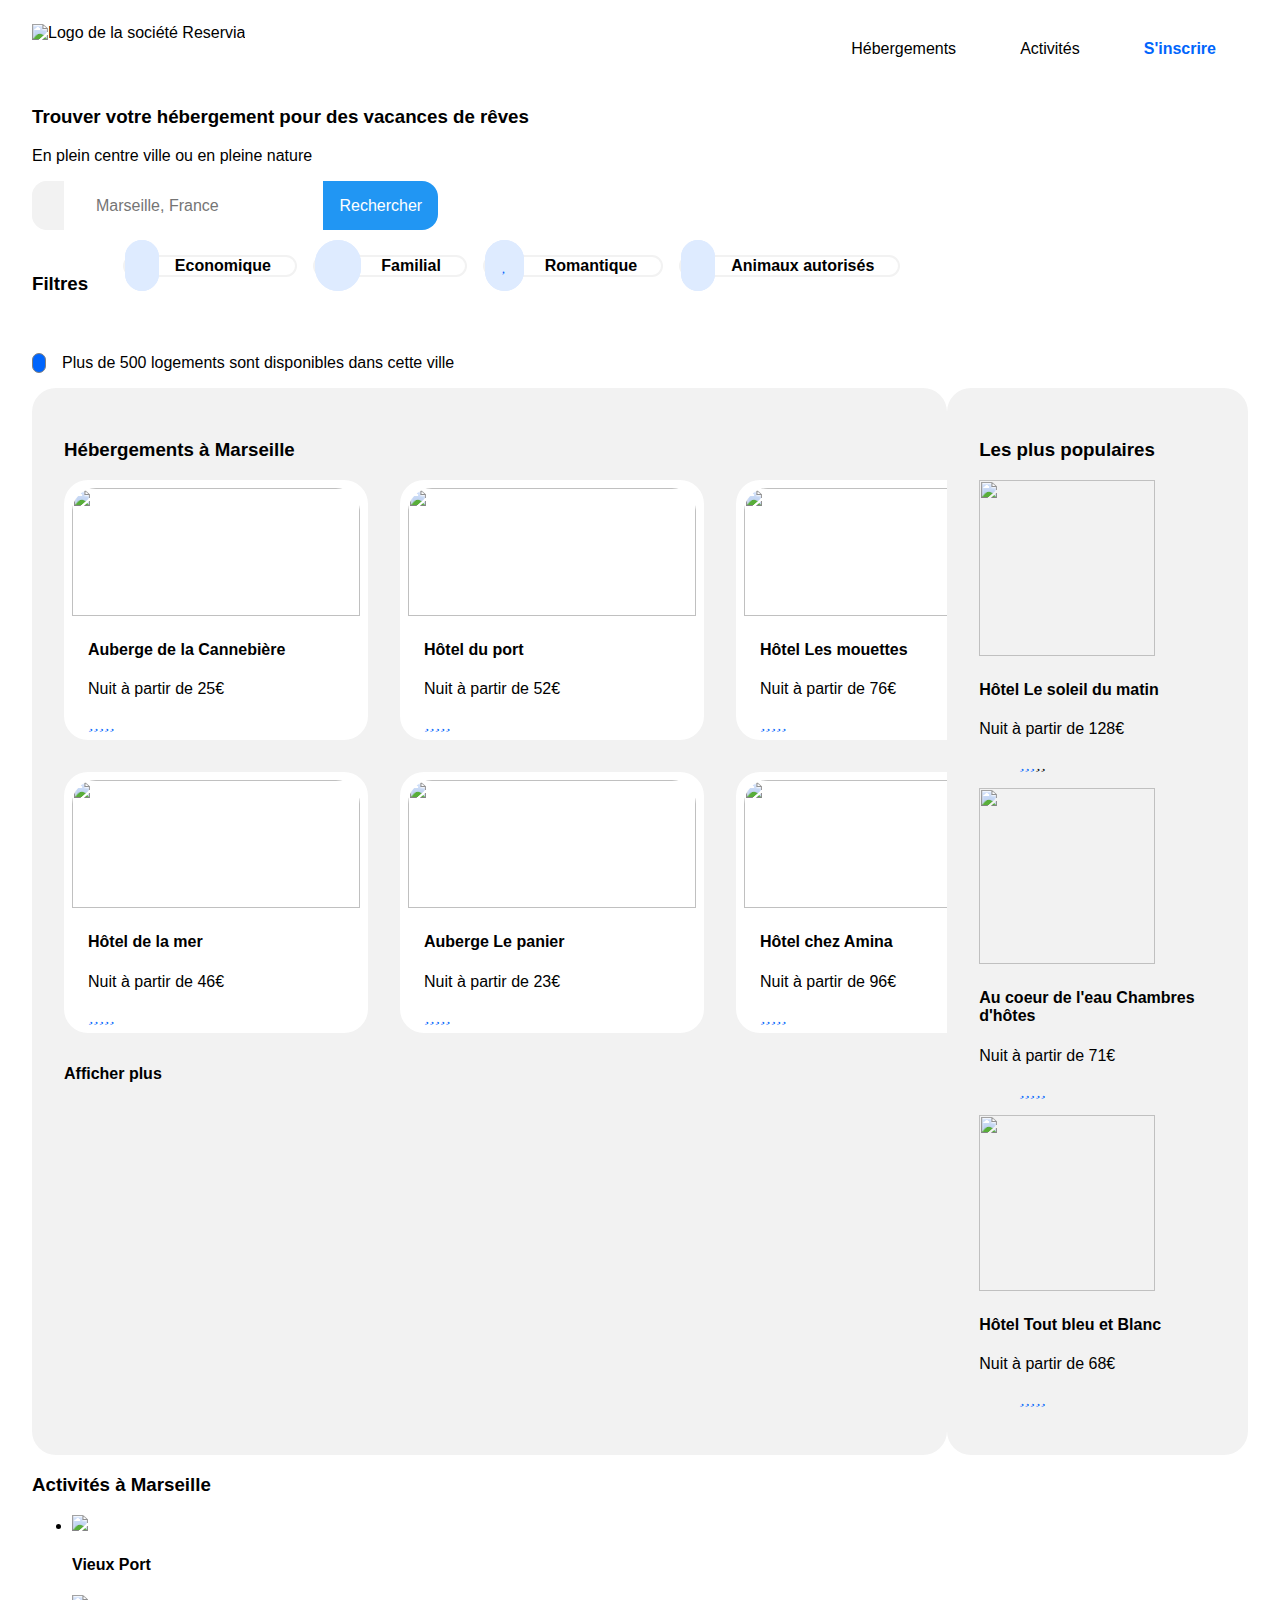
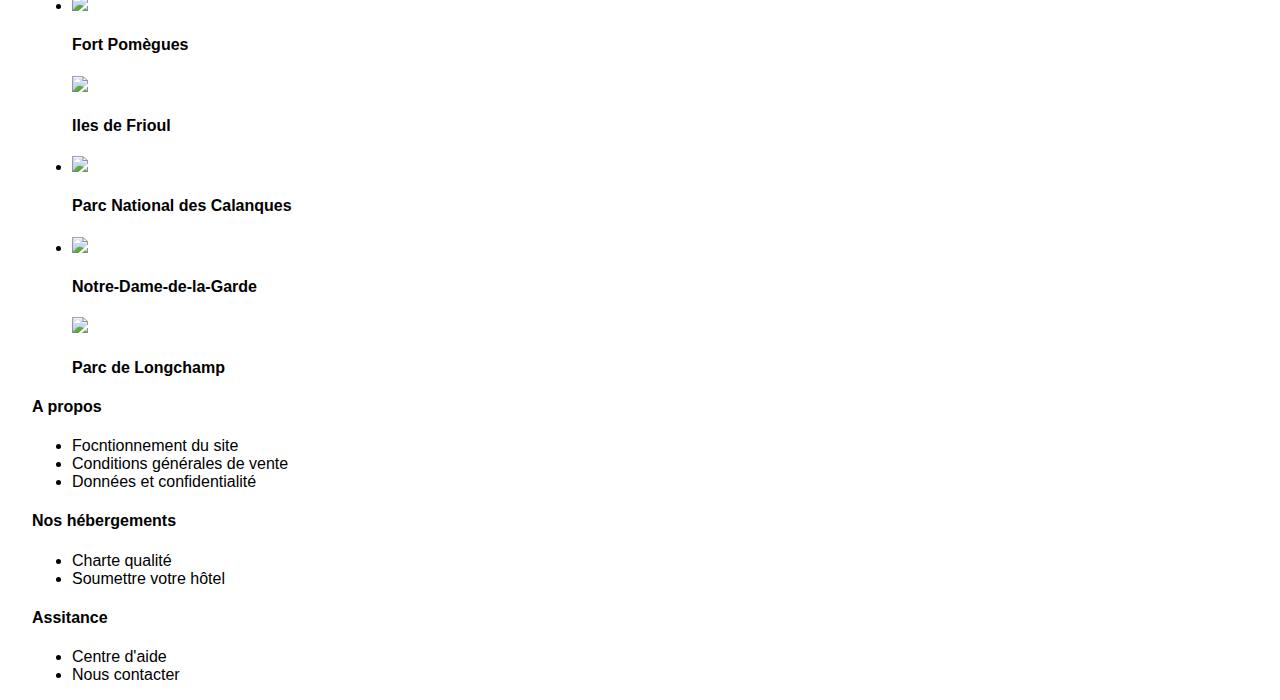
==== index.html @ 08ca8cd6 "OPCR1-8: card done. no problem" ====
<!DOCTYPE html>
<html lang="en">
    <head>
        <meta charset="UTF-8">
        <title>Reservia</title>
        <script src="https://kit.fontawesome.com/d423abb056.js" crossorigin="anonymous"></script>
        <link rel="stylesheet" href="style/style.css"/>
        <link rel="stylesheet" href="https://cdnjs.cloudflare.com/ajax/libs/font-awesome/4.7.0/css/font-awesome.min.css">
    </head>

    <body id="rsv">
            <header class="rsv-header">
                <img class="rsv-header__img" src="./images/logo/Reservia.svg" alt="Logo de la société Reservia">
                <nav>
                    <div class="rsv-header rsv-header__list">
                        <a class="rsv-header__link" href="#hebergements">Hébergements</a>
                        <a class="rsv-header__link" href="#activites">Activités</a>
                        <a class="rsv-header__link-2" href="#inscription"><b>S'inscrire</b></a>
                    </div>
                </nav>
            </header>

            <section>
                <article>
                    <h3>Trouver votre hébergement pour des vacances de rêves</h3>
                    <p>En plein centre ville ou en pleine nature</p>
                    <div class="rsv-search">
                        <i class="fas fa-map-marker-alt rsv-search__icon"></i>
                        <input class="rsv-search__serchbar" type="text" placeholder="Marseille, France" />
                        <a class="rsv-search__button">Rechercher</a>
                    </div>

                    <div class="rsv-filter__list">
                            <div class="rsv-filter__title">
                                <h3 class="rsv-filter__title"><b> Filtres</b></h3>
                            </div>
                            <div class="rsv-filter__modal">
                                <i class="fas fa-money-bill-wave rsv-filter__icon"></i>
                                <b class="rsv-filter--txt">Economique</b>
                            </div>
                            <div class="rsv-filter__modal ">
                                <i id="rsv-filter--ifam" class="fas fa-child rsv-filter__icon"></i>
                                <b class="rsv-filter--txt">Familial</b>
                            </div>
                            <div class="rsv-filter__modal">
                                <i class="fas fa-heart rsv-filter__icon"></i>
                                <b class="rsv-filter--txt">Romantique</b>
                            </div>
                            <div class="rsv-filter__modal">
                                <i class="fas fa-dog rsv-filter__icon"></i>
                                <b class="rsv-filter--txt">Animaux autorisés</b>
                            </div>
                    </div>

                    <div class="rsv-info">
                        <i class="fas fa-info-circle rsv-info--icon"></i>
                        <p>Plus de 500 logements sont disponibles dans cette ville</p>
                    </div>

                </article>

                <article>
                    <div class="rsv-lodging--container">
                        <div class="rsv-lodging--classic">
                            <h3 id="hebergements">Hébergements à Marseille</h3>
                            <div class="rsv-lodging--list">
                                    <div class="rsv-lodging--classic-card">
                                        <img class="rsv-lodging--images" src="images/hebergements/4_small/marcus-loke-WQJvWU_HZFo-unsplash.jpg"/>
                                        <div class="rsv-lodging--classic-carcontent">
                                                <h4>Auberge de la Cannebière</h4>
                                                <p>Nuit à partir de 25€</p>
                                            <div class="rsv-lodging--rating">
                                                <i class="fas fa-star rsv-lodging--rating_star checked"></i>
                                                <i class="fas fa-star rsv-lodging--rating_star checked"></i>
                                                <i class="fas fa-star rsv-lodging--rating_star checked"></i>
                                                <i class="fas fa-star rsv-lodging--rating_star checked"></i>
                                                <i class="fas fa-star rsv-lodging--rating_star checked"></i>
                                            </div>
                                        </div>
                                    </div>
                                    <div class="rsv-lodging--classic-card">
                                        <img class="rsv-lodging--images" src="images/hebergements/4_small/fred-kleber-gTbaxaVLvsg-unsplash.jpg" />
                                        <div class="rsv-lodging--classic-carcontent">
                                            <h4>Hôtel du port </h4>
                                            <p>Nuit à partir de 52€</p>
                                            <div class="rsv-lodging--rating">
                                                <i class="fas fa-star rsv-lodging--rating_star checked"></i>
                                                <i class="fas fa-star rsv-lodging--rating_star checked"></i>
                                                <i class="fas fa-star rsv-lodging--rating_star checked"></i>
                                                <i class="fas fa-star rsv-lodging--rating_star checked"></i>
                                                <i class="fas fa-star rsv-lodging--rating_star checked"></i>
                                            </div>
                                        </div>
                                    </div>
                                    <div class="rsv-lodging--classic-card">
                                        <img class="rsv-lodging--images" src="images/hebergements/4_small/reisetopia-B8WIgxA_PFU-unsplash.jpg"/>
                                        <div class="rsv-lodging--classic-carcontent">
                                            <h4>Hôtel Les mouettes</h4>
                                            <p>Nuit à partir de 76€</p>
                                            <div class="rsv-lodging--rating">
                                                <i class="fas fa-star rsv-lodging--rating_star checked"></i>
                                                <i class="fas fa-star rsv-lodging--rating_star checked"></i>
                                                <i class="fas fa-star rsv-lodging--rating_star checked"></i>
                                                <i class="fas fa-star rsv-lodging--rating_star checked"></i>
                                                <i class="fas fa-star rsv-lodging--rating_star checked"></i>
                                            </div>
                                        </div>
                                    </div>
                            </div>
                            <div class="rsv-lodging--list">
                                    <div class="rsv-lodging--classic-card">
                                        <img class="rsv-lodging--images" src="images/hebergements/4_small/annie-spratt-Eg1qcIitAuA-unsplash.jpg"/>
                                        <div class="rsv-lodging--classic-carcontent">
                                            <h4>Hôtel de la mer</h4>
                                            <p>Nuit à partir de 46€</p>
                                            <div class="rsv-lodging--rating">
                                                <i class="fas fa-star rsv-lodging--rating_star checked"></i>
                                                <i class="fas fa-star rsv-lodging--rating_star checked"></i>
                                                <i class="fas fa-star rsv-lodging--rating_star checked"></i>
                                                <i class="fas fa-star rsv-lodging--rating_star checked"></i>
                                                <i class="fas fa-star rsv-lodging--rating_star checked"></i>
                                            </div>
                                        </div>
                                    </div>
                                    <div class="rsv-lodging--classic-card">
                                        <img class="rsv-lodging--images" src="images/hebergements/4_small/nicate-lee-kT-ZyaiwBe0-unsplash.jpg"/>
                                        <div class="rsv-lodging--classic-carcontent">
                                            <h4>Auberge Le panier</h4>
                                            <p>Nuit à partir de 23€</p>
                                            <div class="rsv-lodging--rating">
                                                <i class="fas fa-star rsv-lodging--rating_star checked"></i>
                                                <i class="fas fa-star rsv-lodging--rating_star checked"></i>
                                                <i class="fas fa-star rsv-lodging--rating_star checked"></i>
                                                <i class="fas fa-star rsv-lodging--rating_star checked"></i>
                                                <i class="fas fa-star rsv-lodging--rating_star checked"></i>
                                            </div>
                                        </div>
                                    </div>
                                    <div class="rsv-lodging--classic-card">
                                        <img class="rsv-lodging--images" src="images/hebergements/4_small/febrian-zakaria-M6S1WvfW68A-unsplash.jpg"/>
                                        <div class="rsv-lodging--classic-carcontent">
                                            <h4>Hôtel chez Amina</h4>
                                            <p>Nuit à partir de 96€</p>
                                            <div class="rsv-lodging--rating">
                                                <i class="fas fa-star rsv-lodging--rating_star checked"></i>
                                                <i class="fas fa-star rsv-lodging--rating_star checked"></i>
                                                <i class="fas fa-star rsv-lodging--rating_star checked"></i>
                                                <i class="fas fa-star rsv-lodging--rating_star checked"></i>
                                                <i class="fas fa-star rsv-lodging--rating_star checked"></i>
                                            </div>
                                        </div>
                                    </div>
                            </div>
                            <b>Afficher plus</b>
                        </div>
                        <div class="rsv-lodging--popular">
                            <h3>Les plus populaires</h3>
                            <i class="fas fa-chart-line"></i>
                            <div class="rsv-lodging--poplist">
                                    <div>
                                        <img class="rsv-lodging--images__pop" src="images/hebergements/4_small/emile-guillemot-Bj_rcSC5XfE-unsplash.jpg"/>
                                        <h4>Hôtel Le soleil du matin</h4>
                                        <p>Nuit à partir de 128€</p>
                                        <ul class="rsv-lodging--rating">
                                            <li>
                                                <i class="fas fa-star rsv-lodging--rating_star checked"></i>
                                            </li>
                                            <li>
                                                <i class="fas fa-star rsv-lodging--rating_star checked"></i>
                                            </li>
                                            <li>
                                                <i class="fas fa-star rsv-lodging--rating_star checked"></i>
                                            </li>
                                            <li>
                                                <i class="fas fa-star rsv-lodging--rating_star "></i>
                                            </li>
                                            <li>
                                                <i class="fas fa-star rsv-lodging--rating_star "></i>
                                            </li>
                                        </ul>
                                    </div>


                                    <div>
                                        <img class="rsv-lodging--images__pop"  src="images/hebergements/4_small/aw-creative-VGs8z60yT2c-unsplash.jpg"/>
                                        <h4>Au coeur de l'eau Chambres d'hôtes</h4>
                                        <p>Nuit à partir de 71€</p>
                                        <ul class="rsv-lodging--rating">
                                            <li>
                                                <i class="fas fa-star rsv-lodging--rating_star checked"></i>
                                            </li>
                                            <li>
                                                <i class="fas fa-star rsv-lodging--rating_star checked"></i>
                                            </li>
                                            <li>
                                                <i class="fas fa-star rsv-lodging--rating_star checked"></i>
                                            </li>
                                            <li>
                                                <i class="fas fa-star rsv-lodging--rating_star checked"></i>
                                            </li>
                                            <li>
                                                <i class="fas fa-star rsv-lodging--rating_star checked"></i>
                                            </li>
                                        </ul>
                                    </div>


                                    <div>
                                        <img class="rsv-lodging--images__pop"  src="images/hebergements/4_small/febrian-zakaria-sjvU0THccQA-unsplash.jpg"/>
                                        <h4>Hôtel Tout bleu et Blanc</h4>
                                        <p>Nuit à partir de 68€</p>
                                        <ul class="rsv-lodging--rating">
                                            <li>
                                                <i class="fas fa-star rsv-lodging--rating_star checked"></i>
                                            </li>
                                            <li>
                                                <i class="fas fa-star rsv-lodging--rating_star checked"></i>
                                            </li>
                                            <li>
                                                <i class="fas fa-star rsv-lodging--rating_star checked"></i>
                                            </li>
                                            <li>
                                                <i class="fas fa-star rsv-lodging--rating_star checked"></i>
                                            </li>
                                            <li>
                                                <i class="fas fa-star rsv-lodging--rating_star checked"></i>
                                            </li>
                                        </ul>
                                    </div>

                            </div>
                        </div>
                    </div>



                </article>

                <article>
                    <h3 id="activites">Activités à Marseille</h3>
                    <ul>
                        <li>
                            <div>
                                <img src="images/activites/4_small/reno-laithienne-QUgJhdY5Fyk-unsplash.jpg"/>
                                <h4>Vieux Port</h4>
                            </div>
                        </li>
                        <li>
                            <div>
                                <div>
                                    <img src="images/activites/4_small/paul-hermann-QFTrLdQIRhI-unsplash.jpg"/>
                                    <h4>Fort Pomègues</h4>
                                </div>
                                <div>
                                    <img src="images/activites/4_small/kevin-hikari-rV_Qd1l-VXg-unsplash.jpg"/>
                                    <h4>Iles de Frioul</h4>
                                </div>
                            </div>
                        </li>
                        <li>
                            <div>
                                <img src="images/activites/4_small/kilyan-sockalingum-NR8-cBCN3aI-unsplash.jpg"/>
                                <h4>Parc National des Calanques</h4>
                            </div>
                        </li>
                        <li>
                            <div>
                                <div>
                                    <img src="images/activites/4_small/florian-wehde-xW9e8gdotxI-unsplash.jpg" />
                                    <h4>Notre-Dame-de-la-Garde</h4>
                                </div>
                                <div>
                                    <img src="images/activites/4_small/lena-paulin-wH2-EJoDcV0-unsplash.jpg"/>
                                    <h4>Parc de Longchamp</h4>
                                </div>
                            </div>
                        </li>
                    </ul>
                </article>
            </section>

            <footer>
                <div>
                    <h4>A propos</h4>
                    <ul>
                        <li>Focntionnement du site</li>
                        <li>Conditions générales de vente</li>
                        <li>Données et confidentialité</li>
                    </ul>
                </div>
                <div>
                    <h4>Nos hébergements</h4>
                    <ul>
                        <li>Charte qualité</li>
                        <li>Soumettre votre hôtel</li>
                    </ul>
                </div>
                <div>
                    <h4>Assitance</h4>
                    <ul>
                        <li>Centre d'aide</li>
                        <li>Nous contacter</li>
                    </ul>
                </div>
            </footer>
    </body>

</html>
---- style/style.css ----
/*Body style content start here*/
@font-face
{
    font-family: Raleway;
    src : url("/style/font/variable/Raleway-VariableFont_wght.ttf");
}

*
{
    font-family: Raleway, Arial;
}



#rsv {
    padding-top: 0px;
    width: 95%;
    margin:auto;
}
/*Body style content end here*/

/*Header style content start here*/
.rsv-header
{
    display: flex;
    justify-content: space-between;
    margin-bottom: 1.5em;
}

.rsv-header__list
{
    list-style-type: none;
}

.rsv-header__link
{
    text-decoration: none;
    color: black;
    margin-right: 2em;
    margin-left: 2em;
    padding-top: 2.5em;
}
.rsv-header__link-2
{
    text-decoration: none;
    color: #0065FC;
    margin-right: 2em;
    margin-left: 2em;
    padding-top: 2.5em;
}

.rsv-header__link:hover
{
    text-decoration: none;
    color: #0065FC;
    border-top: 2px solid;
    border-top-color: #0065FC;
    margin-right: 2em;
    margin-left: 2em;
    padding-top: 2.5em;
}

.rsv-header__img
{
    padding-top: 1.5em;
}
/*Header style content end here*/

.rsv-search
{
    width: fit-content;
}

.rsv-search__icon
{
    margin-right: 1em;
    border: 1px solid;
    border-color: #F2F2F2;
    padding: 15px;
    background-color: #F2F2F2;
    border-top-left-radius: 15px;
    border-bottom-left-radius: 15px;
}

.rsv-search__serchbar
{
    padding: 1em;
    font-size: 1em;
    border: none;
    margin-right: 0px;
}
.rsv-search__serchbar:focus
{
    padding: 1em;
    font-size: 1em;
    border: none;
    margin-right: 0px;
    outline-width: 0;
}

.rsv-search__button
{
    padding: 1em;
    background: #2196F3;
    color: white;
    font-size: 1em;
    border: none;
    cursor: pointer;
    margin-left: 0px;
    border-top-right-radius: 1em;
    border-bottom-right-radius: 1em;
}

.rsv-filter__list
{
    list-style-type: none;
    display: flex;
    margin-top: 1.5em;
    margin-bottom: 1.5em;
}

.rsv-filter__modal
{
    margin-right: 1em;
    color:#0065FC;
    border: 2px solid;
    border-color: #F2F2F2;
    border-radius: 2em;
    display: inline-block;
    height: fit-content;
    width: fit-content;


}

.rsv-filter__icon
{
    margin-right: 1em;
    border: 1px solid;
    border-color: #DEEBFF;
    border-radius: 2em;
    padding: 1em;
    background-color: #DEEBFF;
}

.rsv-filter__icon:hover
{
    margin-right: 1em;
    border-radius: 2em;
    padding: 1em;
    background-color:#2196F3;
    color: white;
}

.rsv-filter--ifam
{
    height: 0.8em;
}

.rsv-filter__title
{
    padding-right: 1em;
}

.rsv-filter--txt
{
    color: black;
    padding-right: 1.5em;
}

.rsv-info
{
    display: flex;
    align-items: center;
}

.rsv-info--icon
{
    color: white;
    background-color: #0065FC;
    margin-right: 1em;
    border: 0.5px solid;
    border-color: grey;
    border-radius: 1em;

}

.rsv-lodging--container
{
    display: flex;
    justify-content: space-evenly;
}
.rsv-lodging--classic
{
    background-color: #F2F2F2;
    width: 70%;
    flex-direction: column;
    padding: 2em;
    border-radius: 1.5em;
}

.rsv-lodging--popular
{
    background-color: #F2F2F2;
    width: 30%;
    flex-direction: column;
    padding: 2em;
    border-radius: 1.5em;
}

.rsv-lodging--images
{
    width: 18em;
    height: 8em;
    border-top-left-radius: 1.5em;
    border-top-right-radius: 1.5em;
}

.rsv-lodging--images__pop
{
    width: 11em;
    height: 11em;
}

.rsv-lodging--list
{
    display: flex;
}

.rsv-lodging--poplist
{
    list-style-type: none;
}

.rsv-lodging--rating
{
    list-style-type: none;
    display: flex;
}

.rsv-lodging--classic-card
{
    background-color: white;
    border-radius: 1.5em;
    margin-right: 2em;
    margin-bottom: 2em;
    padding: 0.5em;

}

.rsv-lodging--classic-carcontent
{
    list-style-type: none;
    margin-left: 1em;
}

.checked
{
    color: #0065FC;
}
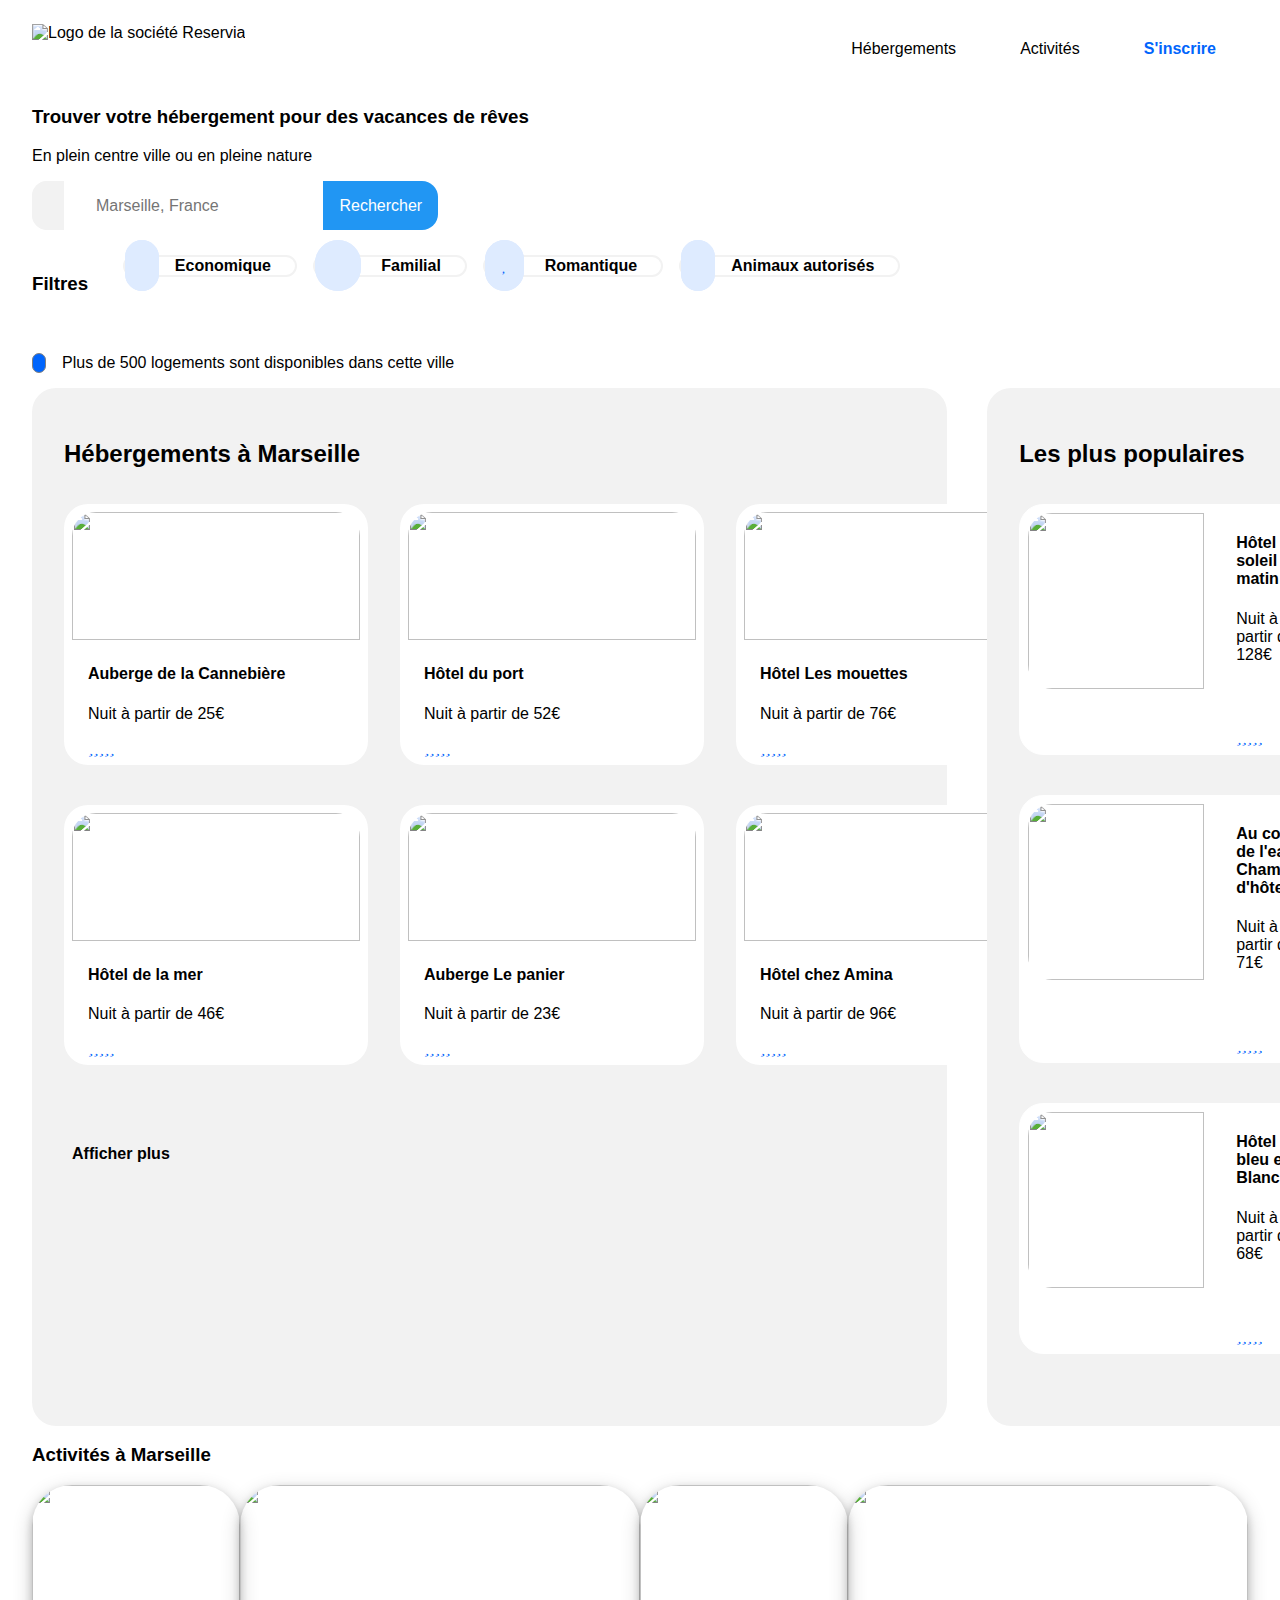
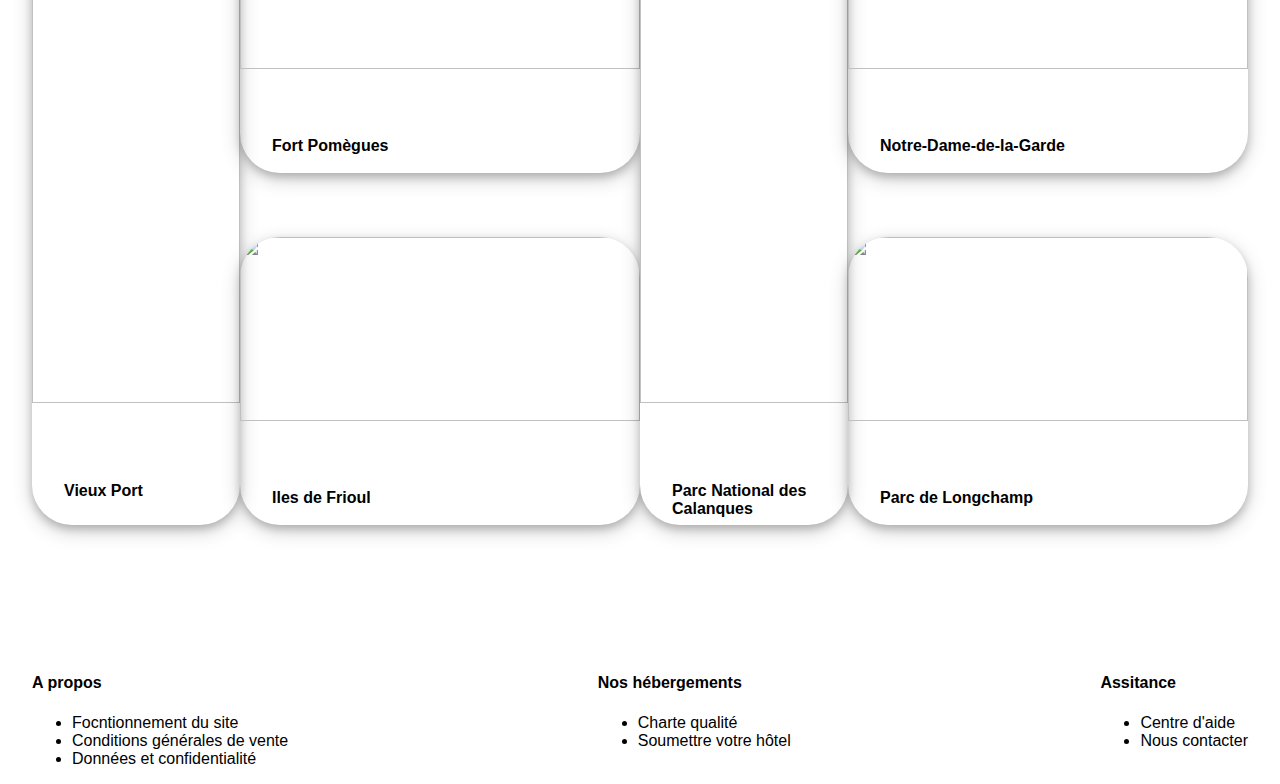
==== commit 82da0e32: "work done. Just a few things to review in ticket P1OPCR-22" ====
--- a/index.html
+++ b/index.html
@@ -62,7 +62,7 @@
                 <article>
                     <div class="rsv-lodging--container">
                         <div class="rsv-lodging--classic">
-                            <h3 id="hebergements">Hébergements à Marseille</h3>
+                            <h2 id="hebergements">Hébergements à Marseille</h2>
                             <div class="rsv-lodging--list">
                                     <div class="rsv-lodging--classic-card">
                                         <img class="rsv-lodging--images" src="images/hebergements/4_small/marcus-loke-WQJvWU_HZFo-unsplash.jpg"/>
@@ -151,81 +151,60 @@
                                         </div>
                                     </div>
                             </div>
-                            <b>Afficher plus</b>
+
+                            <h4 class="rsv-lodging--print-more">Afficher plus</h4>
+
                         </div>
                         <div class="rsv-lodging--popular">
-                            <h3>Les plus populaires</h3>
-                            <i class="fas fa-chart-line"></i>
-                            <div class="rsv-lodging--poplist">
-                                    <div>
+                            <div class="rsv-lodging--pophead">
+                                <h2>Les plus populaires</h2>
+                                <i class="fas fa-chart-line fa-2x"></i>
+                            </div>
+                            <div class="rsv-lodging--poplist ">
+                                    <div class="rsv-popular--card">
                                         <img class="rsv-lodging--images__pop" src="images/hebergements/4_small/emile-guillemot-Bj_rcSC5XfE-unsplash.jpg"/>
-                                        <h4>Hôtel Le soleil du matin</h4>
-                                        <p>Nuit à partir de 128€</p>
-                                        <ul class="rsv-lodging--rating">
-                                            <li>
-                                                <i class="fas fa-star rsv-lodging--rating_star checked"></i>
-                                            </li>
-                                            <li>
-                                                <i class="fas fa-star rsv-lodging--rating_star checked"></i>
-                                            </li>
-                                            <li>
-                                                <i class="fas fa-star rsv-lodging--rating_star checked"></i>
-                                            </li>
-                                            <li>
-                                                <i class="fas fa-star rsv-lodging--rating_star "></i>
-                                            </li>
-                                            <li>
-                                                <i class="fas fa-star rsv-lodging--rating_star "></i>
-                                            </li>
-                                        </ul>
-                                    </div>
-
-
-                                    <div>
-                                        <img class="rsv-lodging--images__pop"  src="images/hebergements/4_small/aw-creative-VGs8z60yT2c-unsplash.jpg"/>
+                                        <div class="rsv-popular--cardcontent">
+                                            <h4>Hôtel Le soleil du matin</h4>
+                                            <p>Nuit à partir de 128€</p>
+                                                <div class="rsv-lodging--rating rsv-popular__rating">
+                                                    <i class="fas fa-star rsv-lodging--rating_star checked"></i>
+                                                    <i class="fas fa-star rsv-lodging--rating_star checked"></i>
+                                                    <i class="fas fa-star rsv-lodging--rating_star checked"></i>
+                                                    <i class="fas fa-star rsv-lodging--rating_star checked"></i>
+                                                    <i class="fas fa-star rsv-lodging--rating_star checked"></i>
+                                                </div>
+                                        </div>
+                                    </div>
+
+
+                                <div class="rsv-popular--card">
+                                    <img class="rsv-lodging--images__pop"  src="images/hebergements/4_small/febrian-zakaria-sjvU0THccQA-unsplash.jpg"/>
+                                    <div class="rsv-popular--cardcontent">
                                         <h4>Au coeur de l'eau Chambres d'hôtes</h4>
                                         <p>Nuit à partir de 71€</p>
-                                        <ul class="rsv-lodging--rating">
-                                            <li>
-                                                <i class="fas fa-star rsv-lodging--rating_star checked"></i>
-                                            </li>
-                                            <li>
-                                                <i class="fas fa-star rsv-lodging--rating_star checked"></i>
-                                            </li>
-                                            <li>
-                                                <i class="fas fa-star rsv-lodging--rating_star checked"></i>
-                                            </li>
-                                            <li>
-                                                <i class="fas fa-star rsv-lodging--rating_star checked"></i>
-                                            </li>
-                                            <li>
-                                                <i class="fas fa-star rsv-lodging--rating_star checked"></i>
-                                            </li>
-                                        </ul>
-                                    </div>
-
-
-                                    <div>
+                                        <div class="rsv-lodging--rating rsv-popular__rating">
+                                            <i class="fas fa-star rsv-lodging--rating_star checked"></i>
+                                            <i class="fas fa-star rsv-lodging--rating_star checked"></i>
+                                            <i class="fas fa-star rsv-lodging--rating_star checked"></i>
+                                            <i class="fas fa-star rsv-lodging--rating_star checked"></i>
+                                            <i class="fas fa-star rsv-lodging--rating_star checked"></i>
+                                        </div>
+                                    </div>
+                                </div>
+
+                                    <div class="rsv-popular--card">
                                         <img class="rsv-lodging--images__pop"  src="images/hebergements/4_small/febrian-zakaria-sjvU0THccQA-unsplash.jpg"/>
-                                        <h4>Hôtel Tout bleu et Blanc</h4>
-                                        <p>Nuit à partir de 68€</p>
-                                        <ul class="rsv-lodging--rating">
-                                            <li>
-                                                <i class="fas fa-star rsv-lodging--rating_star checked"></i>
-                                            </li>
-                                            <li>
-                                                <i class="fas fa-star rsv-lodging--rating_star checked"></i>
-                                            </li>
-                                            <li>
-                                                <i class="fas fa-star rsv-lodging--rating_star checked"></i>
-                                            </li>
-                                            <li>
-                                                <i class="fas fa-star rsv-lodging--rating_star checked"></i>
-                                            </li>
-                                            <li>
-                                                <i class="fas fa-star rsv-lodging--rating_star checked"></i>
-                                            </li>
-                                        </ul>
+                                        <div class="rsv-popular--cardcontent">
+                                            <h4>Hôtel Tout bleu et Blanc</h4>
+                                            <p>Nuit à partir de 68€</p>
+                                            <div class="rsv-lodging--rating rsv-popular__rating">
+                                                <i class="fas fa-star rsv-lodging--rating_star checked"></i>
+                                                <i class="fas fa-star rsv-lodging--rating_star checked"></i>
+                                                <i class="fas fa-star rsv-lodging--rating_star checked"></i>
+                                                <i class="fas fa-star rsv-lodging--rating_star checked"></i>
+                                                <i class="fas fa-star rsv-lodging--rating_star checked"></i>
+                                            </div>
+                                        </div>
                                     </div>
 
                             </div>
@@ -238,48 +217,40 @@
 
                 <article>
                     <h3 id="activites">Activités à Marseille</h3>
-                    <ul>
-                        <li>
-                            <div>
-                                <img src="images/activites/4_small/reno-laithienne-QUgJhdY5Fyk-unsplash.jpg"/>
-                                <h4>Vieux Port</h4>
-                            </div>
-                        </li>
-                        <li>
-                            <div>
-                                <div>
-                                    <img src="images/activites/4_small/paul-hermann-QFTrLdQIRhI-unsplash.jpg"/>
-                                    <h4>Fort Pomègues</h4>
-                                </div>
-                                <div>
-                                    <img src="images/activites/4_small/kevin-hikari-rV_Qd1l-VXg-unsplash.jpg"/>
-                                    <h4>Iles de Frioul</h4>
-                                </div>
-                            </div>
-                        </li>
-                        <li>
-                            <div>
-                                <img src="images/activites/4_small/kilyan-sockalingum-NR8-cBCN3aI-unsplash.jpg"/>
-                                <h4>Parc National des Calanques</h4>
-                            </div>
-                        </li>
-                        <li>
-                            <div>
-                                <div>
-                                    <img src="images/activites/4_small/florian-wehde-xW9e8gdotxI-unsplash.jpg" />
-                                    <h4>Notre-Dame-de-la-Garde</h4>
-                                </div>
-                                <div>
-                                    <img src="images/activites/4_small/lena-paulin-wH2-EJoDcV0-unsplash.jpg"/>
-                                    <h4>Parc de Longchamp</h4>
-                                </div>
-                            </div>
-                        </li>
-                    </ul>
+                    <div class="rsv-activities--container">
+                            <div class="rsv-activities--card1">
+                                <img class="rsv-activities--imagexl" src="images/activites/4_small/reno-laithienne-QUgJhdY5Fyk-unsplash.jpg"/>
+                                <h4 class="rsv-activities--headers">Vieux Port</h4>
+                            </div>
+                            <div class="rsv-activities__carddouble">
+                                <div class="rsv-activities--card2">
+                                    <img class="rsv-activities--imagesm" src="images/activites/4_small/paul-hermann-QFTrLdQIRhI-unsplash.jpg"/>
+                                    <h4 class="rsv-activities--headers">Fort Pomègues</h4>
+                                </div>
+                                <div class="rsv-activities--card2">
+                                    <img class="rsv-activities--imagesm" src="images/activites/4_small/kevin-hikari-rV_Qd1l-VXg-unsplash.jpg"/>
+                                    <h4 class="rsv-activities--headers">Iles de Frioul</h4>
+                                </div>
+                            </div>
+                            <div class="rsv-activities--card1">
+                                <img class="rsv-activities--imagexl"  src="images/activites/4_small/kilyan-sockalingum-NR8-cBCN3aI-unsplash.jpg"/>
+                                <h4 class="rsv-activities--headers">Parc National des Calanques</h4>
+                            </div>
+                            <div class="rsv-activities__carddouble">
+                                <div class="rsv-activities--card2">
+                                    <img class="rsv-activities--imagesm"  src="images/activites/4_small/florian-wehde-xW9e8gdotxI-unsplash.jpg" />
+                                    <h4 class="rsv-activities--headers">Notre-Dame-de-la-Garde</h4>
+                                </div>
+                                <div class="rsv-activities--card2">
+                                    <img class="rsv-activities--imagesm"  src="images/activites/4_small/lena-paulin-wH2-EJoDcV0-unsplash.jpg"/>
+                                    <h4 class="rsv-activities--headers">Parc de Longchamp</h4>
+                                </div>
+                            </div>
+                    </div>
                 </article>
             </section>
 
-            <footer>
+            <footer class="rsv-footer--container">
                 <div>
                     <h4>A propos</h4>
                     <ul>
--- a/style/style.css
+++ b/style/style.css
@@ -190,6 +190,7 @@
     display: flex;
     justify-content: space-evenly;
 }
+
 .rsv-lodging--classic
 {
     background-color: #F2F2F2;
@@ -199,6 +200,11 @@
     border-radius: 1.5em;
 }
 
+#hebergements
+{
+    margin-bottom: 1.5em;
+}
+
 .rsv-lodging--popular
 {
     background-color: #F2F2F2;
@@ -206,6 +212,7 @@
     flex-direction: column;
     padding: 2em;
     border-radius: 1.5em;
+    margin-left: 2.5em;
 }
 
 .rsv-lodging--images
@@ -220,6 +227,8 @@
 {
     width: 11em;
     height: 11em;
+    border-top-left-radius: 1.5em;
+    border-bottom-left-radius: 1.5em;
 }
 
 .rsv-lodging--list
@@ -243,7 +252,7 @@
     background-color: white;
     border-radius: 1.5em;
     margin-right: 2em;
-    margin-bottom: 2em;
+    margin-bottom: 2.5em;
     padding: 0.5em;
 
 }
@@ -254,7 +263,102 @@
     margin-left: 1em;
 }
 
+.rsv-lodging--print-more
+{
+    padding:0.5em;
+    margin-top: 2em;
+}
+
 .checked
 {
     color: #0065FC;
 }
+
+.rsv-lodging--pophead
+{
+    display: flex;
+    justify-content: space-between;
+    align-items: center;
+    margin-bottom: 1em;
+}
+
+.rsv-popular--card
+{
+    display: flex;
+    background-color: white;
+    border: 1px solid white;
+    border-radius: 1.5em;
+    padding: 0.5em;
+    margin-bottom: 2.5em;
+}
+
+.rsv-popular--cardcontent
+{
+    flex-direction: column;
+    justify-content: center;
+    margin-left: 2em;
+
+}
+
+.rsv-popular__rating
+{
+    margin-top: 4em;
+}
+
+.rsv-activities--imagexl
+{
+    width: 100%;
+    height: 90%;
+    border-top-left-radius: 2.5em;
+    border-top-right-radius: 2.5em;
+}
+
+.rsv-activities--imagesm
+{
+    width: 100%;
+    height: 80%;
+    border-top-left-radius: 2.5em;
+    border-top-right-radius: 2.5em;
+}
+
+.rsv-activities--container
+{
+    display: flex;
+    justify-content: space-between;
+    margin-bottom: 8em;
+}
+
+.rsv-activities--card1
+{
+    height: 40em;
+    width: 25em;
+    background-color: white;
+    border-radius: 2.5em;
+    box-shadow: 0 4px 8px 0 rgba(0, 0, 0, 0.2), 0 6px 20px 0 rgba(0, 0, 0, 0.19);
+}
+
+.rsv-activities--card2
+{
+    height: 18em;
+    width: 25em;
+    border-radius: 2.5em;
+    box-shadow: 0 4px 8px 0 rgba(0, 0, 0, 0.2), 0 6px 20px 0 rgba(0, 0, 0, 0.19);
+}
+
+.rsv-activities__carddouble
+{
+    display: flex;
+    flex-direction: column;
+    justify-content: space-between;
+}
+
+.rsv-activities--headers
+{
+    margin-left: 2em;
+}
+
+.rsv-footer--container
+{
+    display: flex;
+    justify-content: space-between;
+}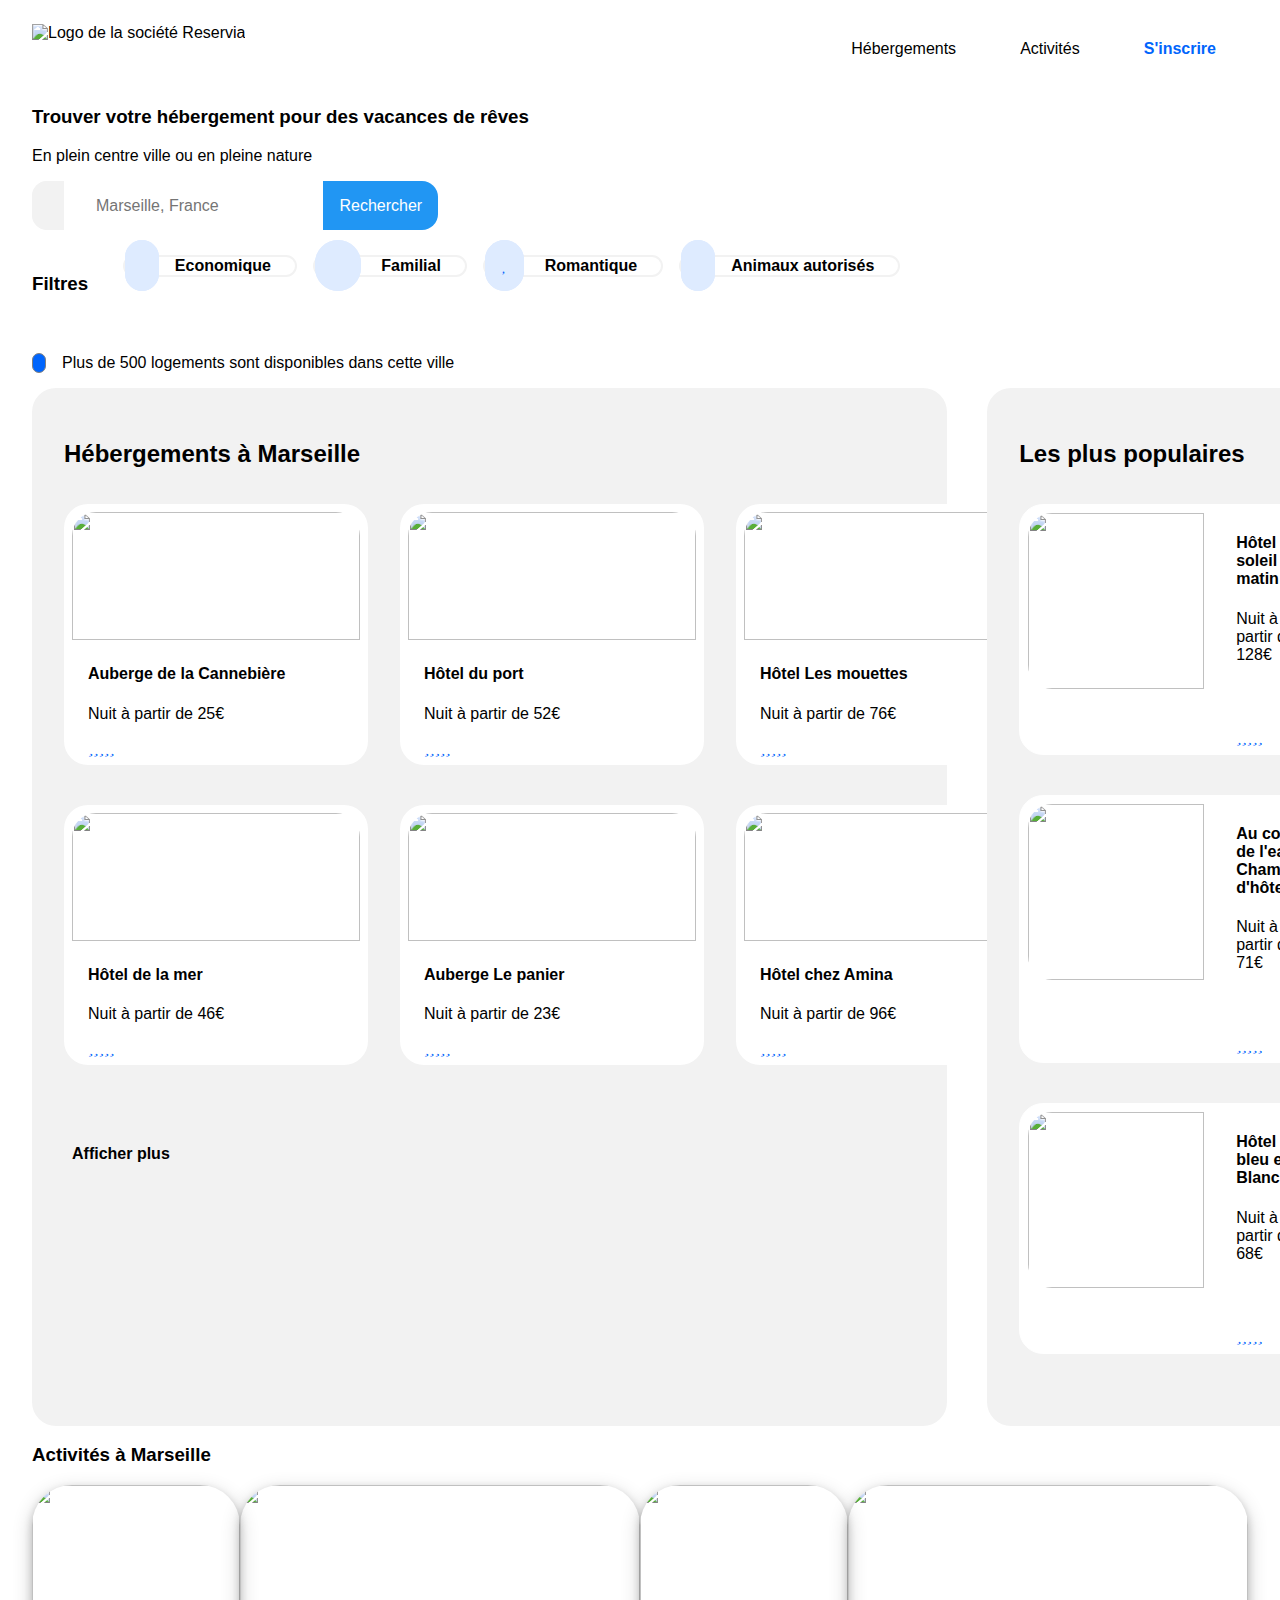
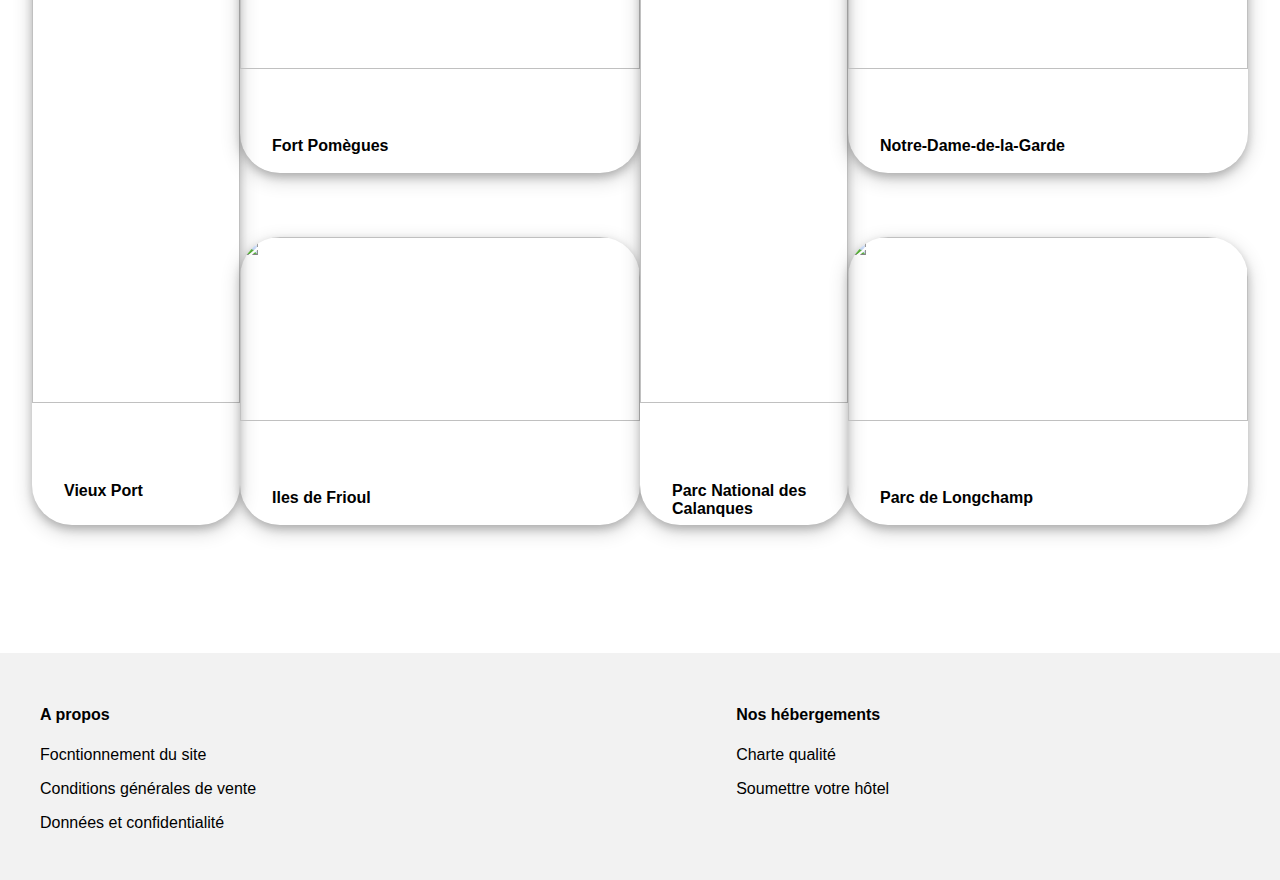
==== commit 7bc28a7c: "Merge pull request #4 from ArthurBQ/feature/P1OPCR-13/implementer-le-bem-section-footer" ====
--- a/index.html
+++ b/index.html
@@ -8,7 +8,8 @@
         <link rel="stylesheet" href="https://cdnjs.cloudflare.com/ajax/libs/font-awesome/4.7.0/css/font-awesome.min.css">
     </head>
 
-    <body id="rsv">
+    <body>
+        <div id="rsv">
             <header class="rsv-header">
                 <img class="rsv-header__img" src="./images/logo/Reservia.svg" alt="Logo de la société Reservia">
                 <nav>
@@ -19,7 +20,6 @@
                     </div>
                 </nav>
             </header>
-
             <section>
                 <article>
                     <h3>Trouver votre hébergement pour des vacances de rêves</h3>
@@ -249,31 +249,26 @@
                     </div>
                 </article>
             </section>
-
-            <footer class="rsv-footer--container">
-                <div>
-                    <h4>A propos</h4>
-                    <ul>
-                        <li>Focntionnement du site</li>
-                        <li>Conditions générales de vente</li>
-                        <li>Données et confidentialité</li>
-                    </ul>
-                </div>
-                <div>
-                    <h4>Nos hébergements</h4>
-                    <ul>
-                        <li>Charte qualité</li>
-                        <li>Soumettre votre hôtel</li>
-                    </ul>
-                </div>
-                <div>
-                    <h4>Assitance</h4>
-                    <ul>
-                        <li>Centre d'aide</li>
-                        <li>Nous contacter</li>
-                    </ul>
-                </div>
-            </footer>
+        </div>
+
+        <footer id="rsv-footer--container">
+            <div class="rsv-footer--content rsv-footer__content1">
+                <h4>A propos</h4>
+                <p>Focntionnement du site</p>
+                <p>Conditions générales de vente</p>
+                <p>Données et confidentialité</p>
+            </div>
+            <div class="rsv-footer--content">
+                <h4>Nos hébergements</h4>
+                <p>Charte qualité</p>
+                <p>Soumettre votre hôtel</p>
+            </div>
+            <div class="rsv-footer--content">
+                <h4>Assitance</h4>
+                <p>Centre d'aide</p>
+                <p>Nous contacter</p>
+            </div>
+        </footer>
     </body>
 
 </html>--- a/style/style.css
+++ b/style/style.css
@@ -10,6 +10,11 @@
     font-family: Raleway, Arial;
 }
 
+
+body
+{
+    margin: 0;
+}
 
 
 #rsv {
@@ -357,8 +362,21 @@
     margin-left: 2em;
 }
 
-.rsv-footer--container
-{
-    display: flex;
-    justify-content: space-between;
-}+#rsv-footer--container
+{
+    display: flex;
+    background-color: #F2F2F2;
+}
+
+.rsv-footer--content
+{
+    margin-right: 30em;
+    margin-top: 2em;
+    margin-bottom: 2em;
+    white-space: nowrap;
+}
+
+.rsv-footer__content1
+{
+    margin-left: 2.5em;
+}
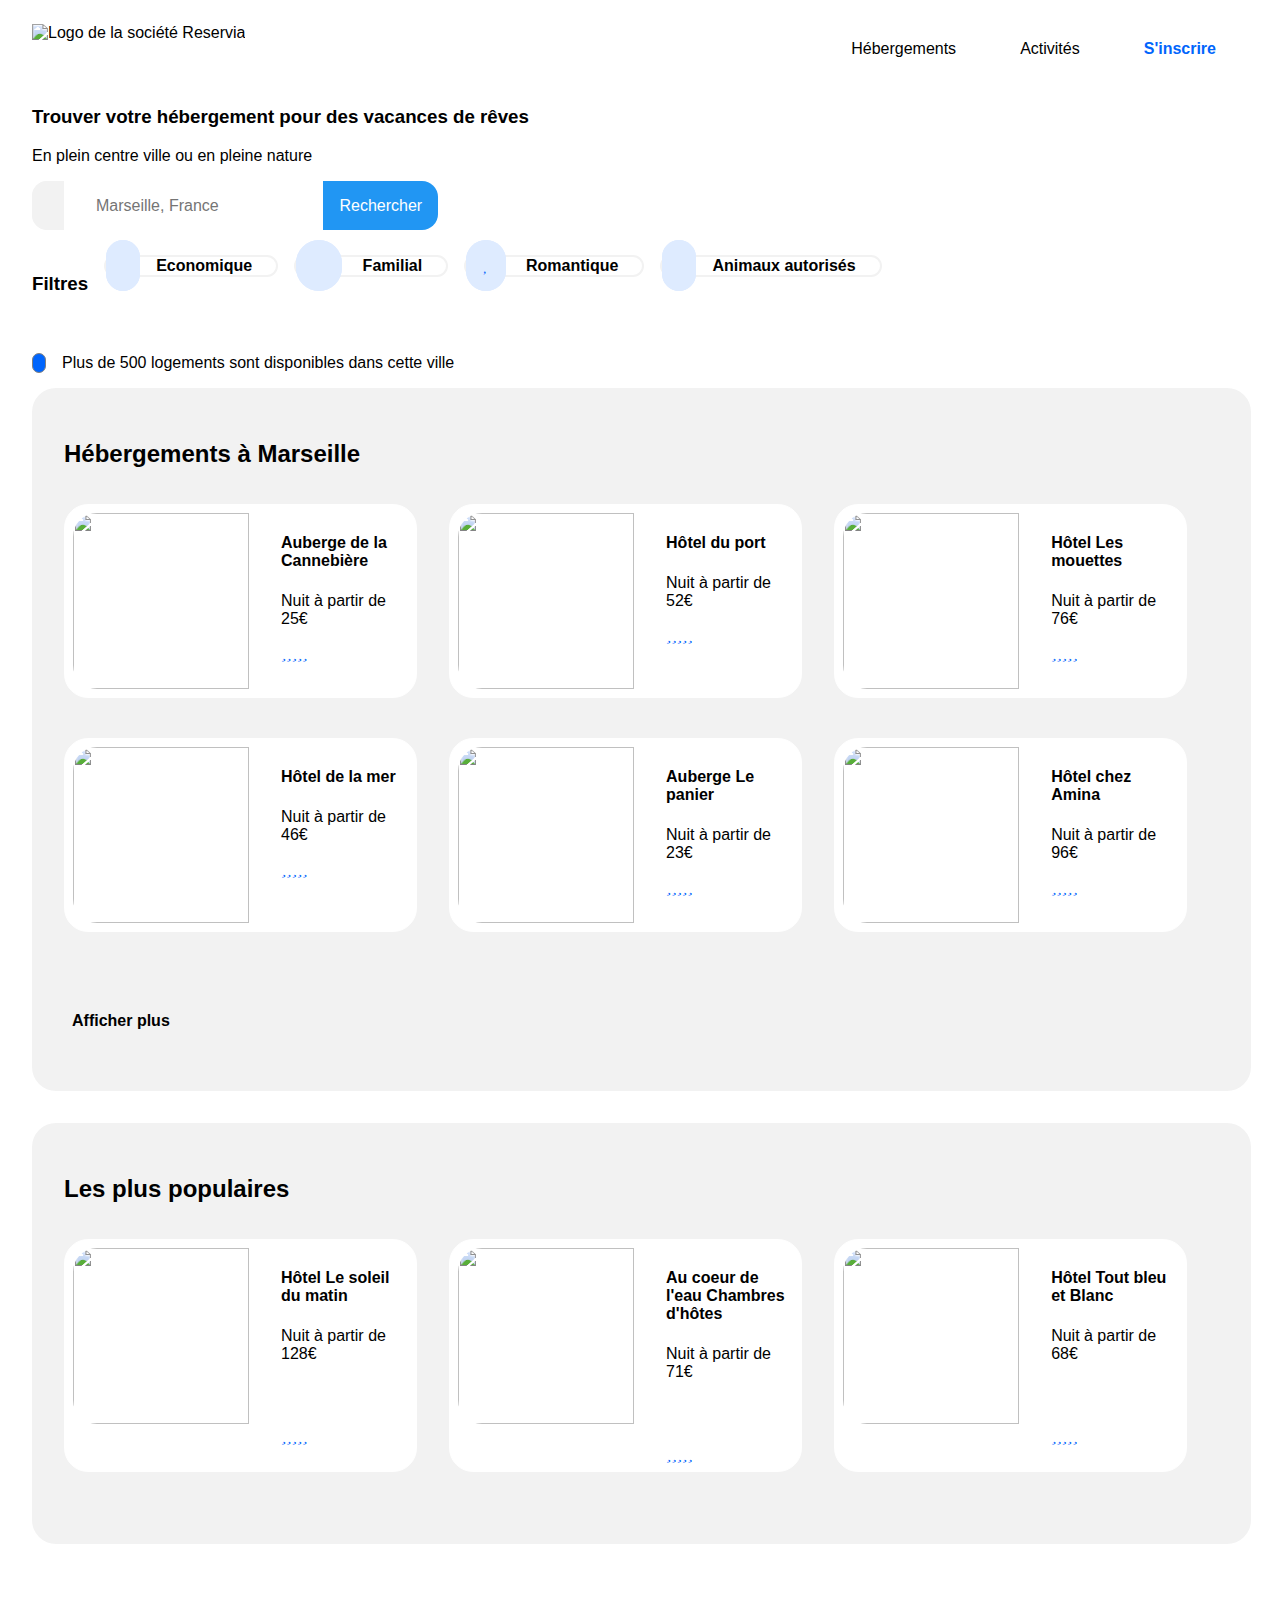
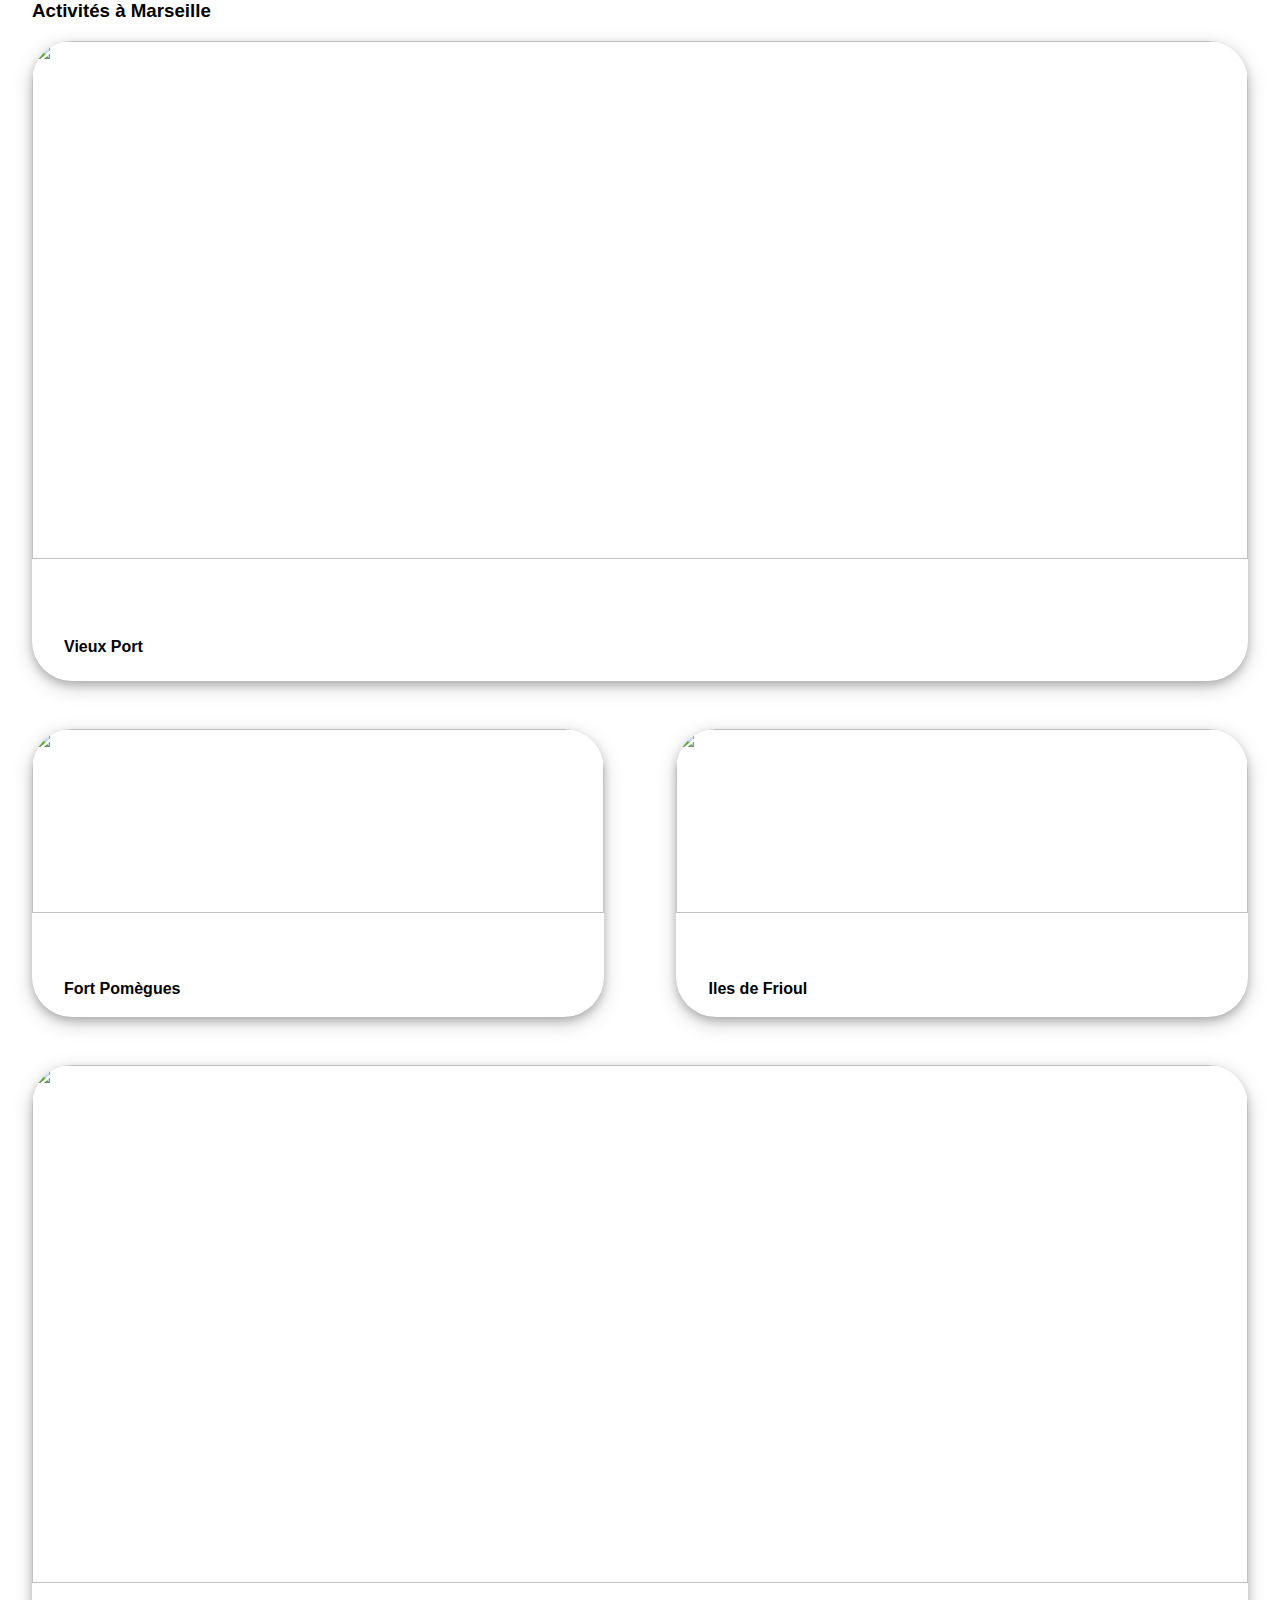
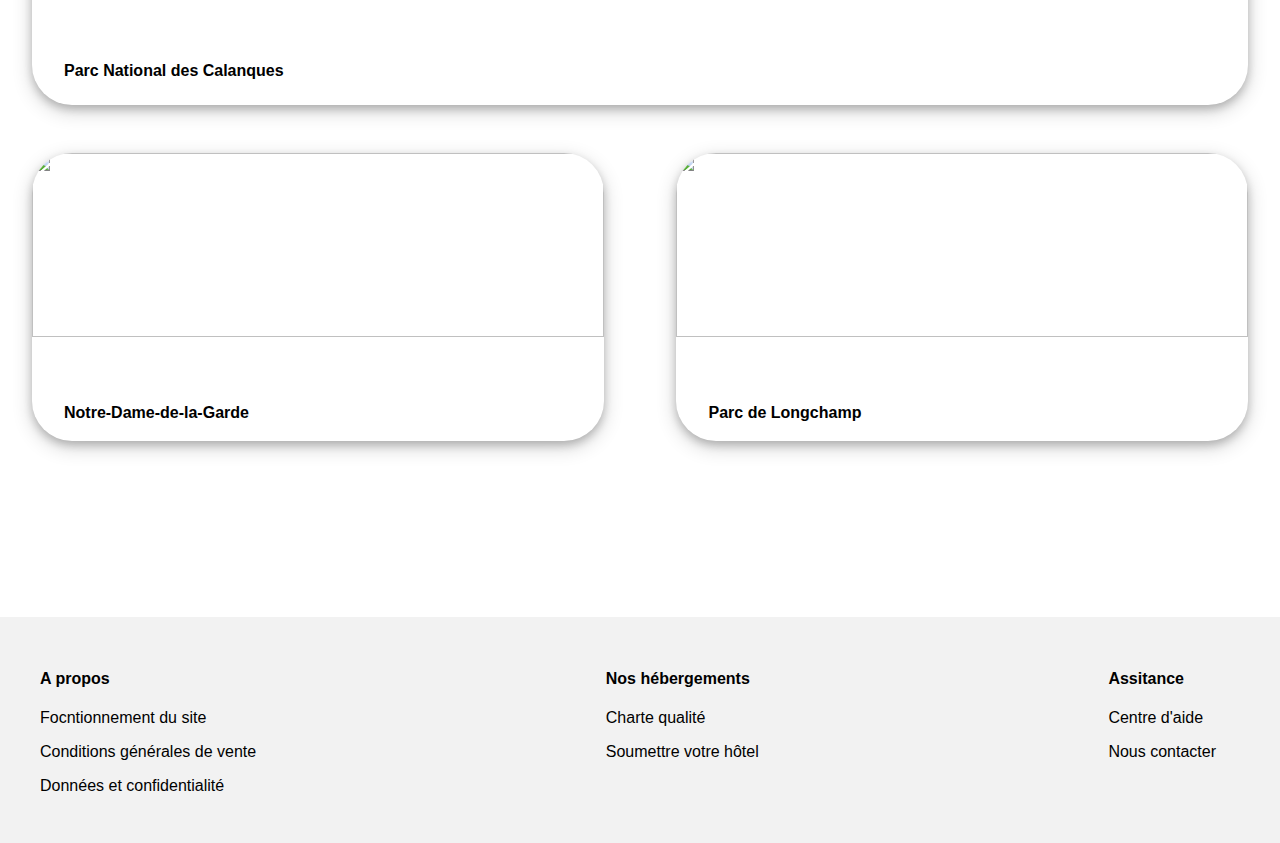
==== commit ab004e1f: "Merge pull request #5 from ArthurBQ/feature/P1OPCR-14-15-16/responsivité" ====
--- a/index.html
+++ b/index.html
@@ -32,7 +32,7 @@
 
                     <div class="rsv-filter__list">
                             <div class="rsv-filter__title">
-                                <h3 class="rsv-filter__title"><b> Filtres</b></h3>
+                                <h3><b> Filtres</b></h3>
                             </div>
                             <div class="rsv-filter__modal">
                                 <i class="fas fa-money-bill-wave rsv-filter__icon"></i>
--- a/style/style.css
+++ b/style/style.css
@@ -210,6 +210,75 @@
     margin-bottom: 1.5em;
 }
 
+
+
+.rsv-lodging--images
+{
+    width: 100%;
+    height: 8em;
+    border-top-left-radius: 1.5em;
+    border-top-right-radius: 1.5em;
+}
+
+.rsv-lodging--images__pop
+{
+    width: 11em;
+    height: 11em;
+    border-top-left-radius: 1.5em;
+    border-bottom-left-radius: 1.5em;
+}
+
+.rsv-lodging--list
+{
+    display: flex;
+}
+
+.rsv-lodging--poplist
+{
+    list-style-type: none;
+}
+
+.rsv-lodging--rating
+{
+    list-style-type: none;
+    display: flex;
+}
+
+.rsv-lodging--classic-card
+{
+    background-color: white;
+    border-radius: 1.5em;
+    margin-right: 2em;
+    margin-bottom: 2.5em;
+    padding: 0.5em;
+
+}
+
+.rsv-lodging--classic-carcontent
+{
+    list-style-type: none;
+    margin-left: 1em;
+}
+
+.rsv-lodging--print-more
+{
+    padding:0.5em;
+    margin-top: 2em;
+}
+
+.checked
+{
+    color: #0065FC;
+}
+
+.rsv-lodging--pophead
+{
+    display: flex;
+    justify-content: space-between;
+    align-items: center;
+    margin-bottom: 1em;
+}
+
 .rsv-lodging--popular
 {
     background-color: #F2F2F2;
@@ -220,73 +289,6 @@
     margin-left: 2.5em;
 }
 
-.rsv-lodging--images
-{
-    width: 18em;
-    height: 8em;
-    border-top-left-radius: 1.5em;
-    border-top-right-radius: 1.5em;
-}
-
-.rsv-lodging--images__pop
-{
-    width: 11em;
-    height: 11em;
-    border-top-left-radius: 1.5em;
-    border-bottom-left-radius: 1.5em;
-}
-
-.rsv-lodging--list
-{
-    display: flex;
-}
-
-.rsv-lodging--poplist
-{
-    list-style-type: none;
-}
-
-.rsv-lodging--rating
-{
-    list-style-type: none;
-    display: flex;
-}
-
-.rsv-lodging--classic-card
-{
-    background-color: white;
-    border-radius: 1.5em;
-    margin-right: 2em;
-    margin-bottom: 2.5em;
-    padding: 0.5em;
-
-}
-
-.rsv-lodging--classic-carcontent
-{
-    list-style-type: none;
-    margin-left: 1em;
-}
-
-.rsv-lodging--print-more
-{
-    padding:0.5em;
-    margin-top: 2em;
-}
-
-.checked
-{
-    color: #0065FC;
-}
-
-.rsv-lodging--pophead
-{
-    display: flex;
-    justify-content: space-between;
-    align-items: center;
-    margin-bottom: 1em;
-}
-
 .rsv-popular--card
 {
     display: flex;
@@ -380,3 +382,306 @@
 {
     margin-left: 2.5em;
 }
+
+/* Sur tous types d'écran, quand la largeur de la fenêtre est comprise entre 1024px et 1280px */
+@media all and (min-width: 1246px) and (max-width: 1750px)
+{
+    .rsv-lodging--container
+    {
+        display: flex;
+        justify-content: space-evenly;
+        flex-direction: column;
+    }
+
+    .rsv-lodging--classic
+    {
+        background-color: #F2F2F2;
+        width: 95%;
+        flex-direction: column;
+        padding: 2em;
+        border-radius: 1.5em;
+    }
+
+    .rsv-lodging--list
+    {
+        display: flex;
+        justify-content: space-between;
+    }
+
+    .rsv-lodging--classic-card
+    {
+        display: flex;
+        background-color: white;
+        border: 1px solid white;
+        border-radius: 1.5em;
+        padding: 0.5em;
+        margin-bottom: 2.5em;
+        width: 30%;
+    }
+
+    .rsv-lodging--classic-carcontent
+    {
+        flex-direction: column;
+        justify-content: center;
+        margin-left: 2em;
+    }
+
+    .rsv-lodging--images
+    {
+        width: 11em;
+        height: 11em;
+        border-top-left-radius: 1.5em;
+        border-bottom-left-radius: 1.5em;
+        border-top-right-radius: 0;
+    }
+
+    .rsv-lodging--pophead
+    {
+        display: flex;
+        margin-bottom: 1em;
+    }
+
+    .rsv-lodging--popular
+    {
+        background-color: #F2F2F2;
+        width: 95%;
+        flex-direction: column;
+        padding: 2em;
+        border-radius: 1.5em;
+        margin-left: 0;
+        margin-top: 2em;
+    }
+
+
+
+    .rsv-lodging--poplist
+    {
+        display: flex;
+        justify-content: space-evenly;
+    }
+
+    .rsv-popular--card
+    {
+        display: flex;
+        background-color: white;
+        border: 1px solid white;
+        border-radius: 1.5em;
+        padding: 0.5em;
+        margin-bottom: 2.5em;
+        margin-right: 2em;
+        width: 30%;
+    }
+
+    .rsv-activities--container
+    {
+        flex-direction: column;
+        margin-bottom: 8em;
+    }
+
+    .rsv-activities--card1
+    {
+        height: 40em;
+        width: 100%;
+        margin-bottom: 3em;
+        background-color: white;
+        border-radius: 2.5em;
+        box-shadow: 0 4px 8px 0 rgba(0, 0, 0, 0.2), 0 6px 20px 0 rgba(0, 0, 0, 0.19);
+    }
+
+    .rsv-activities--card2
+    {
+        height: 18em;
+        width: 47%;
+        margin-bottom: 3em;
+        border-radius: 2.5em;
+        box-shadow: 0 4px 8px 0 rgba(0, 0, 0, 0.2), 0 6px 20px 0 rgba(0, 0, 0, 0.19);
+    }
+
+    .rsv-activities__carddouble
+    {
+        display: flex;
+        flex-direction: row;
+        justify-content: space-between;
+
+    }
+
+    #activites
+    {
+        margin-top: 3em;
+    }
+
+
+    #rsv-footer--container
+    {
+        display: flex;
+        background-color: #F2F2F2;
+        justify-content: space-between;
+    }
+
+    .rsv-footer--content
+    {
+        margin-right: 4em;
+        margin-top: 2em;
+        margin-bottom: 2em;
+        white-space: nowrap;
+    }
+
+}
+
+@media all and (min-width: 270px) and (max-width: 1245px)
+{
+    .rsv-filter__title
+    {
+        padding-right: 1em;
+        flex-wrap: wrap-reverse;
+    }
+
+
+    .rsv-lodging--container
+    {
+        display: flex;
+        justify-content: space-evenly;
+        flex-direction: column;
+    }
+
+    .rsv-lodging--classic
+    {
+        background-color: #F2F2F2;
+        width: 95%;
+        flex-direction: column;
+        padding: 2em;
+        border-radius: 1.5em;
+        margin-left: 0;
+        margin-top: 2em;
+    }
+
+    .rsv-lodging--list
+    {
+        display: flex;
+        justify-content: space-between;
+        flex-direction: column;
+    }
+
+    .rsv-lodging--classic-card
+    {
+        display: flex;
+        background-color: white;
+        border: 1px solid white;
+        border-radius: 1.5em;
+        padding: 0.5em;
+        margin-bottom: 2.5em;
+        margin-right: 2em;
+        width: 100%;
+    }
+
+    .rsv-lodging--classic-carcontent
+    {
+        flex-direction: column;
+        justify-content: center;
+        margin-left: 2em;
+        width: 50%;
+    }
+
+    .rsv-lodging--images
+    {
+        width: 50%;
+        height: 300px;
+        border-top-left-radius: 1.5em;
+        border-bottom-left-radius: 1.5em;
+        border-top-right-radius: 0;
+    }
+
+    .rsv-lodging--pophead
+    {
+        display: flex;
+        margin-bottom: 1em;
+    }
+
+    .rsv-lodging--popular
+    {
+        background-color: #F2F2F2;
+        width: 95%;
+        flex-direction: column;
+        padding: 2em;
+        border-radius: 1.5em;
+        margin-left: 0;
+        margin-top: 2em;
+    }
+
+
+    .rsv-popular--card
+    {
+        display: flex;
+        background-color: white;
+        border: 1px solid white;
+        border-radius: 1.5em;
+        padding: 0.5em;
+        margin-bottom: 2.5em;
+        margin-right: 2em;
+        width: 100%;
+    }
+
+    .rsv-lodging--images__pop
+    {
+        width: 50%;
+        height: 300px;
+        border-top-left-radius: 1.5em;
+        border-bottom-left-radius: 1.5em;
+    }
+
+
+
+    .rsv-activities--container
+    {
+        flex-direction: column;
+        margin-bottom: 8em;
+    }
+
+    .rsv-activities--card1
+    {
+        height: 40em;
+        width: 100%;
+        margin-bottom: 3em;
+        background-color: white;
+        border-radius: 2.5em;
+        box-shadow: 0 4px 8px 0 rgba(0, 0, 0, 0.2), 0 6px 20px 0 rgba(0, 0, 0, 0.19);
+    }
+
+    .rsv-activities--card2
+    {
+        height: 18em;
+        width: 47%;
+        margin-bottom: 3em;
+        border-radius: 2.5em;
+        box-shadow: 0 4px 8px 0 rgba(0, 0, 0, 0.2), 0 6px 20px 0 rgba(0, 0, 0, 0.19);
+    }
+
+    .rsv-activities__carddouble
+    {
+        display: flex;
+        flex-direction: row;
+        justify-content: space-between;
+
+    }
+
+    #activites
+    {
+        margin-top: 3em;
+    }
+
+
+    #rsv-footer--container
+    {
+        display: flex;
+        background-color: #F2F2F2;
+        justify-content: space-between;
+    }
+
+    .rsv-footer--content
+    {
+        margin-right: 4em;
+        margin-top: 2em;
+        margin-bottom: 2em;
+        white-space: nowrap;
+    }
+}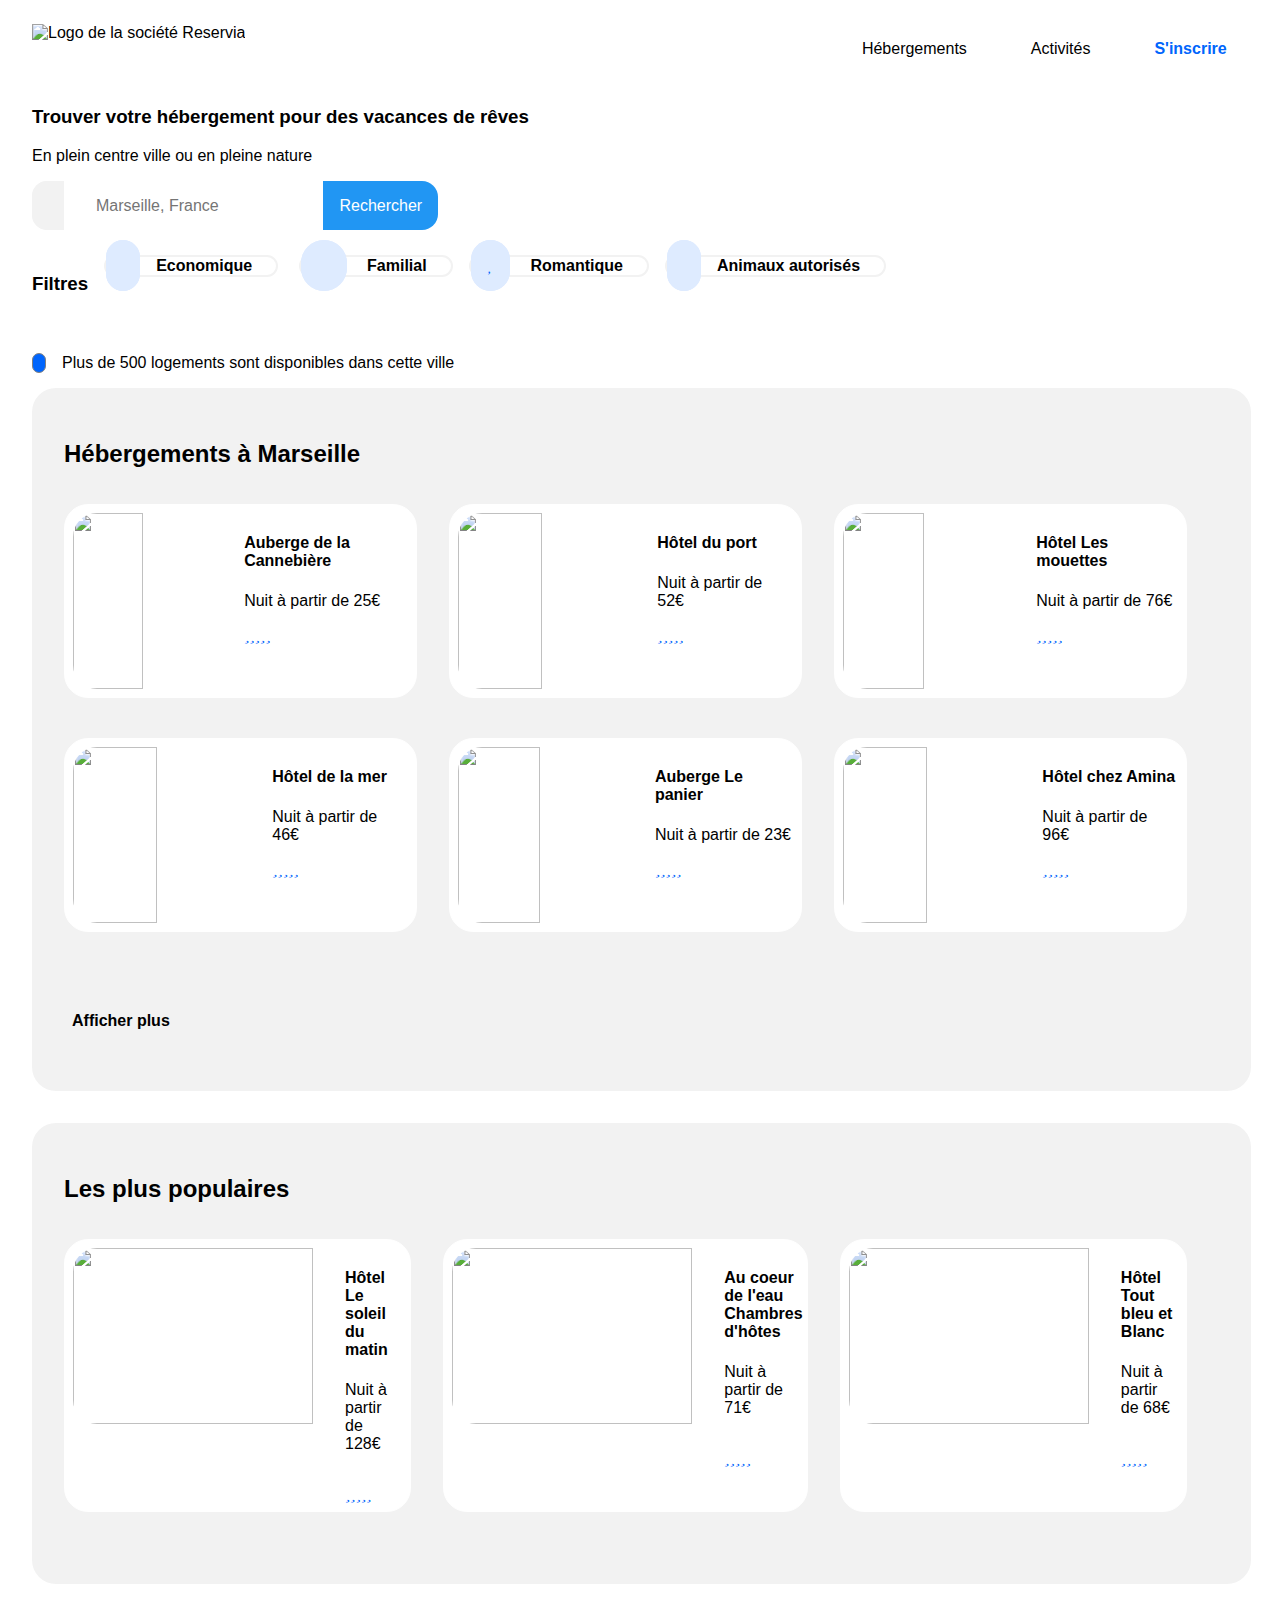
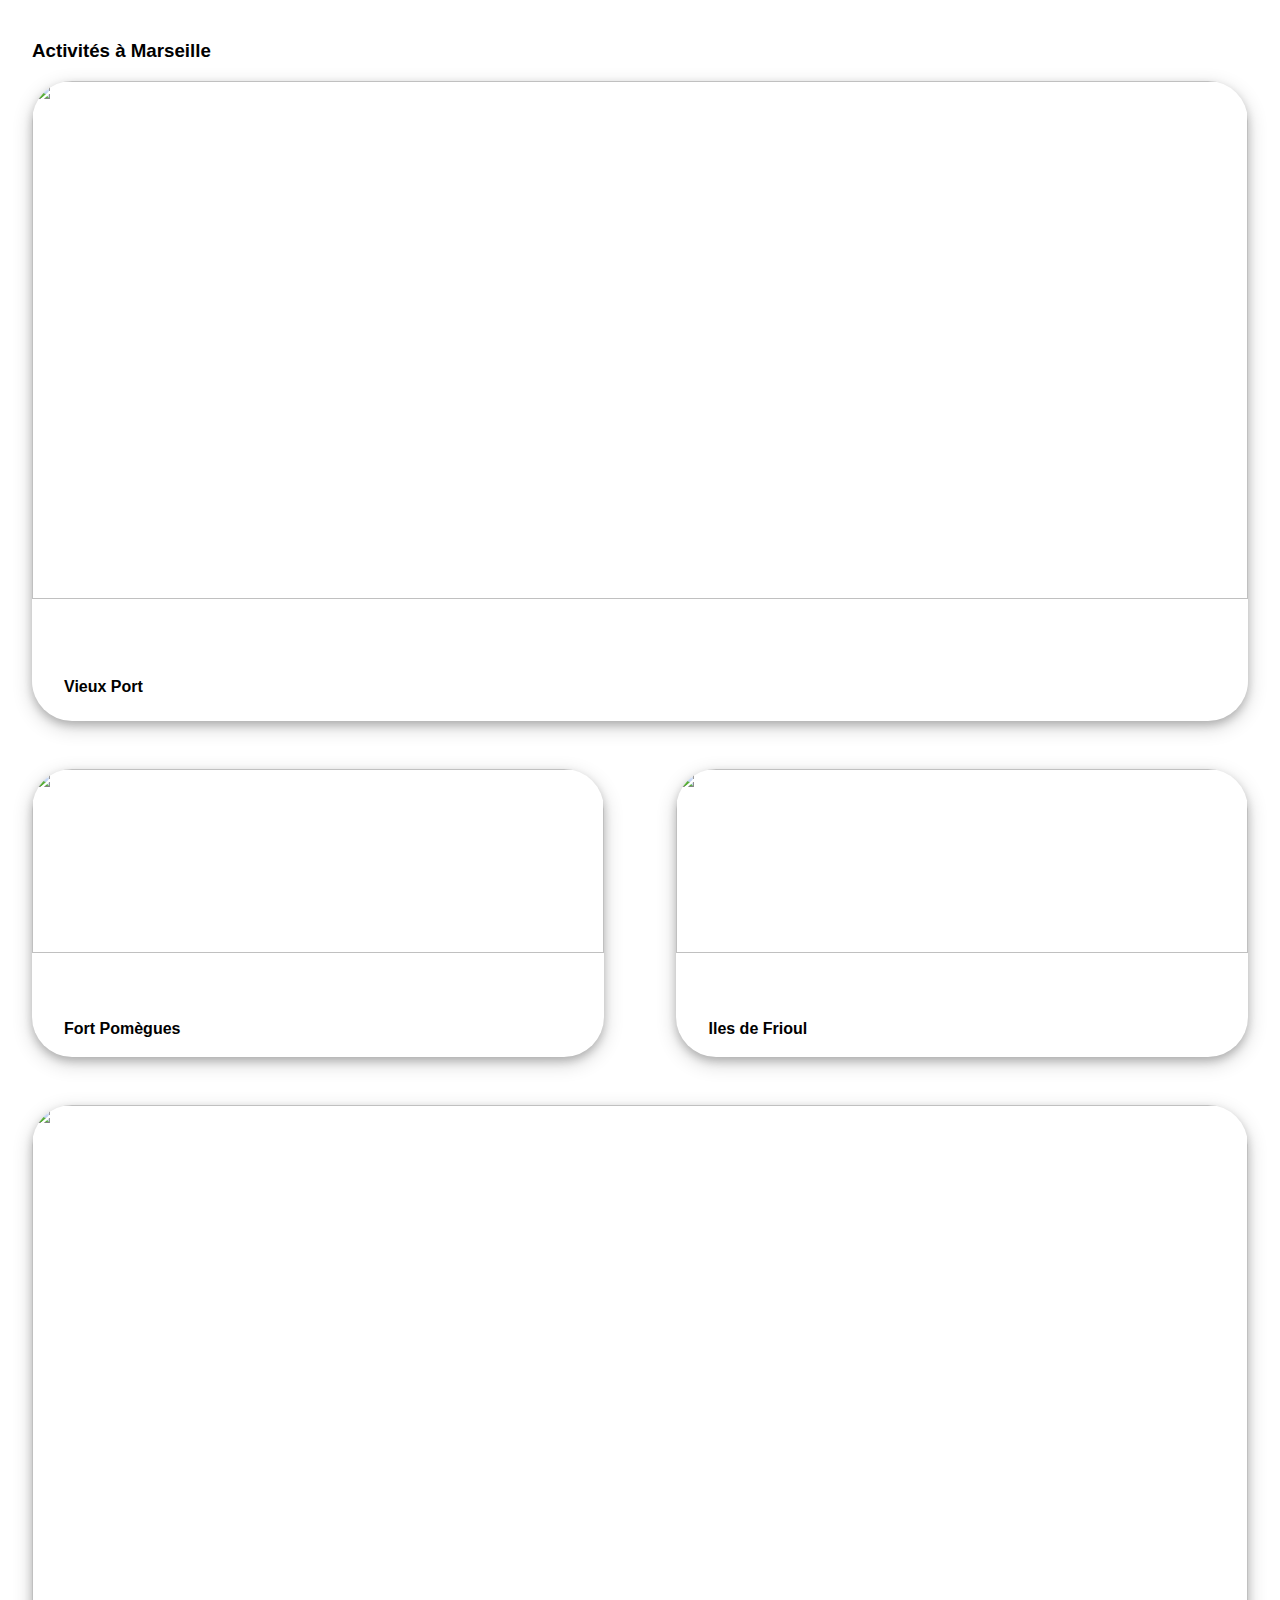
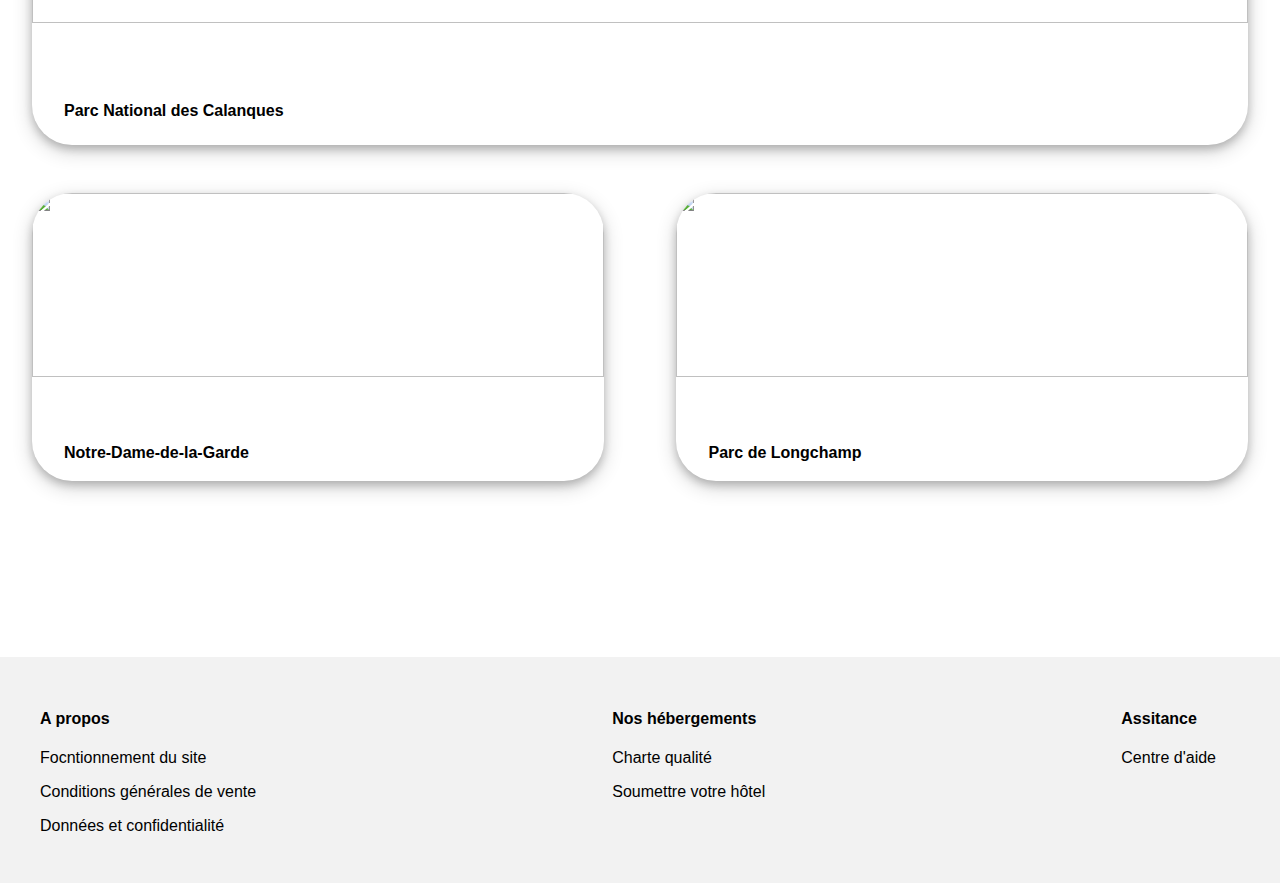
==== commit c866440f: "Merge pull request #7 from ArthurBQ/bugfix/P1OPCR/problemes-de-dossier" ====
--- a/index.html
+++ b/index.html
@@ -1,274 +1,308 @@
 <!DOCTYPE html>
 <html lang="en">
-    <head>
-        <meta charset="UTF-8">
-        <title>Reservia</title>
-        <script src="https://kit.fontawesome.com/d423abb056.js" crossorigin="anonymous"></script>
-        <link rel="stylesheet" href="style/style.css"/>
-        <link rel="stylesheet" href="https://cdnjs.cloudflare.com/ajax/libs/font-awesome/4.7.0/css/font-awesome.min.css">
-    </head>
-
-    <body>
-        <div id="rsv">
-            <header class="rsv-header">
-                <img class="rsv-header__img" src="./images/logo/Reservia.svg" alt="Logo de la société Reservia">
-                <nav>
-                    <div class="rsv-header rsv-header__list">
-                        <a class="rsv-header__link" href="#hebergements">Hébergements</a>
-                        <a class="rsv-header__link" href="#activites">Activités</a>
-                        <a class="rsv-header__link-2" href="#inscription"><b>S'inscrire</b></a>
-                    </div>
-                </nav>
-            </header>
-            <section>
-                <article>
-                    <h3>Trouver votre hébergement pour des vacances de rêves</h3>
-                    <p>En plein centre ville ou en pleine nature</p>
-                    <div class="rsv-search">
-                        <i class="fas fa-map-marker-alt rsv-search__icon"></i>
-                        <input class="rsv-search__serchbar" type="text" placeholder="Marseille, France" />
-                        <a class="rsv-search__button">Rechercher</a>
-                    </div>
-
+<head>
+    <meta charset="UTF-8">
+    <title>Reservia</title>
+    <script src="https://kit.fontawesome.com/d423abb056.js" crossorigin="anonymous"></script>
+    <link rel="stylesheet" href="style/style.css"/>
+    <link rel="stylesheet" href="https://cdnjs.cloudflare.com/ajax/libs/font-awesome/4.7.0/css/font-awesome.min.css">
+</head>
+
+<body>
+<header class="rsv-header">
+    <img class="rsv-header__logo" src="./images/logo/Reservia.svg" alt="Logo de la société Reservia">
+    <a class="rsv-header__mediainscription" href="#inscription"><b>S'inscrire</b></a>
+    <nav>
+        <div class="rsv-header">
+            <a class="rsv-header__link" href="#hebergements">Hébergements</a>
+            <a class="rsv-header__link" href="#activites">Activités</a>
+            <a class="rsv-header__inscription" href="#inscription"><b>S'inscrire</b></a>
+        </div>
+    </nav>
+</header>
+<section>
+    <div class="rsv-mediaheader--container">
+        <div class="rsv-mediaheader">
+            <a class="rsv-header__medialink1" href="#hebergements">Hébergements</a>
+        </div>
+
+        <div class="rsv-mediaheader">
+            <a class="rsv-header__medialink2" href="#activites">Activités</a>
+        </div>
+    </div>
+
+    <div id="rsv">
+
+        <article>
+            <div class="rsv-media">
+                <h3 id="rsv-searchsection--title">Trouver votre hébergement pour des vacances de rêves</h3>
+                <p class="rsv-searchsection--content--paragraph">En plein centre ville ou en pleine nature</p>
+                <div class="rsv-search rsv-searchsection--content">
+                    <i class="fas fa-map-marker-alt rsv-search__icon"></i>
+                    <i class="fas fa-map-marker-alt fa-lg rsv-search__mediaicon"></i>
+                    <input class="rsv-search__serchbar" type="text" placeholder="Marseille, France" />
+                    <a class="rsv-search__button">Rechercher</a>
+                    <i class="fas fa-search fa-lg rsv-search__mediabutton"></i>
+                </div>
+
+                <div class="rsv-filter--mediaorganiser">
                     <div class="rsv-filter__list">
-                            <div class="rsv-filter__title">
-                                <h3><b> Filtres</b></h3>
-                            </div>
+                        <div class="rsv-filter__title">
+                            <h3><b> Filtres</b></h3>
+                        </div>
+
+                        <div class="rsv-filter-align--ecoandfam">
                             <div class="rsv-filter__modal">
                                 <i class="fas fa-money-bill-wave rsv-filter__icon"></i>
+                                <i class="fas fa-money-bill-wave fa-2x rsv-filter__mediaicon"></i>
                                 <b class="rsv-filter--txt">Economique</b>
                             </div>
-                            <div class="rsv-filter__modal ">
-                                <i id="rsv-filter--ifam" class="fas fa-child rsv-filter__icon"></i>
+                            <div class="rsv-filter__modal">
+                                <i class="fas fa-child rsv-filter__icon"></i>
+                                <i class="fas fa-child fa-2x rsv-filter__mediaicon"></i>
                                 <b class="rsv-filter--txt">Familial</b>
                             </div>
-                            <div class="rsv-filter__modal">
-                                <i class="fas fa-heart rsv-filter__icon"></i>
-                                <b class="rsv-filter--txt">Romantique</b>
-                            </div>
-                            <div class="rsv-filter__modal">
-                                <i class="fas fa-dog rsv-filter__icon"></i>
-                                <b class="rsv-filter--txt">Animaux autorisés</b>
-                            </div>
-                    </div>
-
-                    <div class="rsv-info">
-                        <i class="fas fa-info-circle rsv-info--icon"></i>
-                        <p>Plus de 500 logements sont disponibles dans cette ville</p>
-                    </div>
-
-                </article>
-
-                <article>
-                    <div class="rsv-lodging--container">
-                        <div class="rsv-lodging--classic">
-                            <h2 id="hebergements">Hébergements à Marseille</h2>
-                            <div class="rsv-lodging--list">
-                                    <div class="rsv-lodging--classic-card">
-                                        <img class="rsv-lodging--images" src="images/hebergements/4_small/marcus-loke-WQJvWU_HZFo-unsplash.jpg"/>
-                                        <div class="rsv-lodging--classic-carcontent">
-                                                <h4>Auberge de la Cannebière</h4>
-                                                <p>Nuit à partir de 25€</p>
-                                            <div class="rsv-lodging--rating">
-                                                <i class="fas fa-star rsv-lodging--rating_star checked"></i>
-                                                <i class="fas fa-star rsv-lodging--rating_star checked"></i>
-                                                <i class="fas fa-star rsv-lodging--rating_star checked"></i>
-                                                <i class="fas fa-star rsv-lodging--rating_star checked"></i>
-                                                <i class="fas fa-star rsv-lodging--rating_star checked"></i>
-                                            </div>
-                                        </div>
-                                    </div>
-                                    <div class="rsv-lodging--classic-card">
-                                        <img class="rsv-lodging--images" src="images/hebergements/4_small/fred-kleber-gTbaxaVLvsg-unsplash.jpg" />
-                                        <div class="rsv-lodging--classic-carcontent">
-                                            <h4>Hôtel du port </h4>
-                                            <p>Nuit à partir de 52€</p>
-                                            <div class="rsv-lodging--rating">
-                                                <i class="fas fa-star rsv-lodging--rating_star checked"></i>
-                                                <i class="fas fa-star rsv-lodging--rating_star checked"></i>
-                                                <i class="fas fa-star rsv-lodging--rating_star checked"></i>
-                                                <i class="fas fa-star rsv-lodging--rating_star checked"></i>
-                                                <i class="fas fa-star rsv-lodging--rating_star checked"></i>
-                                            </div>
-                                        </div>
-                                    </div>
-                                    <div class="rsv-lodging--classic-card">
-                                        <img class="rsv-lodging--images" src="images/hebergements/4_small/reisetopia-B8WIgxA_PFU-unsplash.jpg"/>
-                                        <div class="rsv-lodging--classic-carcontent">
-                                            <h4>Hôtel Les mouettes</h4>
-                                            <p>Nuit à partir de 76€</p>
-                                            <div class="rsv-lodging--rating">
-                                                <i class="fas fa-star rsv-lodging--rating_star checked"></i>
-                                                <i class="fas fa-star rsv-lodging--rating_star checked"></i>
-                                                <i class="fas fa-star rsv-lodging--rating_star checked"></i>
-                                                <i class="fas fa-star rsv-lodging--rating_star checked"></i>
-                                                <i class="fas fa-star rsv-lodging--rating_star checked"></i>
-                                            </div>
-                                        </div>
-                                    </div>
-                            </div>
-                            <div class="rsv-lodging--list">
-                                    <div class="rsv-lodging--classic-card">
-                                        <img class="rsv-lodging--images" src="images/hebergements/4_small/annie-spratt-Eg1qcIitAuA-unsplash.jpg"/>
-                                        <div class="rsv-lodging--classic-carcontent">
-                                            <h4>Hôtel de la mer</h4>
-                                            <p>Nuit à partir de 46€</p>
-                                            <div class="rsv-lodging--rating">
-                                                <i class="fas fa-star rsv-lodging--rating_star checked"></i>
-                                                <i class="fas fa-star rsv-lodging--rating_star checked"></i>
-                                                <i class="fas fa-star rsv-lodging--rating_star checked"></i>
-                                                <i class="fas fa-star rsv-lodging--rating_star checked"></i>
-                                                <i class="fas fa-star rsv-lodging--rating_star checked"></i>
-                                            </div>
-                                        </div>
-                                    </div>
-                                    <div class="rsv-lodging--classic-card">
-                                        <img class="rsv-lodging--images" src="images/hebergements/4_small/nicate-lee-kT-ZyaiwBe0-unsplash.jpg"/>
-                                        <div class="rsv-lodging--classic-carcontent">
-                                            <h4>Auberge Le panier</h4>
-                                            <p>Nuit à partir de 23€</p>
-                                            <div class="rsv-lodging--rating">
-                                                <i class="fas fa-star rsv-lodging--rating_star checked"></i>
-                                                <i class="fas fa-star rsv-lodging--rating_star checked"></i>
-                                                <i class="fas fa-star rsv-lodging--rating_star checked"></i>
-                                                <i class="fas fa-star rsv-lodging--rating_star checked"></i>
-                                                <i class="fas fa-star rsv-lodging--rating_star checked"></i>
-                                            </div>
-                                        </div>
-                                    </div>
-                                    <div class="rsv-lodging--classic-card">
-                                        <img class="rsv-lodging--images" src="images/hebergements/4_small/febrian-zakaria-M6S1WvfW68A-unsplash.jpg"/>
-                                        <div class="rsv-lodging--classic-carcontent">
-                                            <h4>Hôtel chez Amina</h4>
-                                            <p>Nuit à partir de 96€</p>
-                                            <div class="rsv-lodging--rating">
-                                                <i class="fas fa-star rsv-lodging--rating_star checked"></i>
-                                                <i class="fas fa-star rsv-lodging--rating_star checked"></i>
-                                                <i class="fas fa-star rsv-lodging--rating_star checked"></i>
-                                                <i class="fas fa-star rsv-lodging--rating_star checked"></i>
-                                                <i class="fas fa-star rsv-lodging--rating_star checked"></i>
-                                            </div>
-                                        </div>
-                                    </div>
-                            </div>
-
-                            <h4 class="rsv-lodging--print-more">Afficher plus</h4>
-
-                        </div>
-                        <div class="rsv-lodging--popular">
-                            <div class="rsv-lodging--pophead">
-                                <h2>Les plus populaires</h2>
-                                <i class="fas fa-chart-line fa-2x"></i>
-                            </div>
-                            <div class="rsv-lodging--poplist ">
-                                    <div class="rsv-popular--card">
-                                        <img class="rsv-lodging--images__pop" src="images/hebergements/4_small/emile-guillemot-Bj_rcSC5XfE-unsplash.jpg"/>
-                                        <div class="rsv-popular--cardcontent">
-                                            <h4>Hôtel Le soleil du matin</h4>
-                                            <p>Nuit à partir de 128€</p>
-                                                <div class="rsv-lodging--rating rsv-popular__rating">
-                                                    <i class="fas fa-star rsv-lodging--rating_star checked"></i>
-                                                    <i class="fas fa-star rsv-lodging--rating_star checked"></i>
-                                                    <i class="fas fa-star rsv-lodging--rating_star checked"></i>
-                                                    <i class="fas fa-star rsv-lodging--rating_star checked"></i>
-                                                    <i class="fas fa-star rsv-lodging--rating_star checked"></i>
-                                                </div>
-                                        </div>
-                                    </div>
-
-
-                                <div class="rsv-popular--card">
-                                    <img class="rsv-lodging--images__pop"  src="images/hebergements/4_small/febrian-zakaria-sjvU0THccQA-unsplash.jpg"/>
-                                    <div class="rsv-popular--cardcontent">
-                                        <h4>Au coeur de l'eau Chambres d'hôtes</h4>
-                                        <p>Nuit à partir de 71€</p>
-                                        <div class="rsv-lodging--rating rsv-popular__rating">
-                                            <i class="fas fa-star rsv-lodging--rating_star checked"></i>
-                                            <i class="fas fa-star rsv-lodging--rating_star checked"></i>
-                                            <i class="fas fa-star rsv-lodging--rating_star checked"></i>
-                                            <i class="fas fa-star rsv-lodging--rating_star checked"></i>
-                                            <i class="fas fa-star rsv-lodging--rating_star checked"></i>
-                                        </div>
-                                    </div>
-                                </div>
-
-                                    <div class="rsv-popular--card">
-                                        <img class="rsv-lodging--images__pop"  src="images/hebergements/4_small/febrian-zakaria-sjvU0THccQA-unsplash.jpg"/>
-                                        <div class="rsv-popular--cardcontent">
-                                            <h4>Hôtel Tout bleu et Blanc</h4>
-                                            <p>Nuit à partir de 68€</p>
-                                            <div class="rsv-lodging--rating rsv-popular__rating">
-                                                <i class="fas fa-star rsv-lodging--rating_star checked"></i>
-                                                <i class="fas fa-star rsv-lodging--rating_star checked"></i>
-                                                <i class="fas fa-star rsv-lodging--rating_star checked"></i>
-                                                <i class="fas fa-star rsv-lodging--rating_star checked"></i>
-                                                <i class="fas fa-star rsv-lodging--rating_star checked"></i>
-                                            </div>
-                                        </div>
-                                    </div>
-
-                            </div>
-                        </div>
-                    </div>
-
-
-
-                </article>
-
-                <article>
-                    <h3 id="activites">Activités à Marseille</h3>
-                    <div class="rsv-activities--container">
-                            <div class="rsv-activities--card1">
-                                <img class="rsv-activities--imagexl" src="images/activites/4_small/reno-laithienne-QUgJhdY5Fyk-unsplash.jpg"/>
-                                <h4 class="rsv-activities--headers">Vieux Port</h4>
-                            </div>
-                            <div class="rsv-activities__carddouble">
-                                <div class="rsv-activities--card2">
-                                    <img class="rsv-activities--imagesm" src="images/activites/4_small/paul-hermann-QFTrLdQIRhI-unsplash.jpg"/>
-                                    <h4 class="rsv-activities--headers">Fort Pomègues</h4>
-                                </div>
-                                <div class="rsv-activities--card2">
-                                    <img class="rsv-activities--imagesm" src="images/activites/4_small/kevin-hikari-rV_Qd1l-VXg-unsplash.jpg"/>
-                                    <h4 class="rsv-activities--headers">Iles de Frioul</h4>
-                                </div>
-                            </div>
-                            <div class="rsv-activities--card1">
-                                <img class="rsv-activities--imagexl"  src="images/activites/4_small/kilyan-sockalingum-NR8-cBCN3aI-unsplash.jpg"/>
-                                <h4 class="rsv-activities--headers">Parc National des Calanques</h4>
-                            </div>
-                            <div class="rsv-activities__carddouble">
-                                <div class="rsv-activities--card2">
-                                    <img class="rsv-activities--imagesm"  src="images/activites/4_small/florian-wehde-xW9e8gdotxI-unsplash.jpg" />
-                                    <h4 class="rsv-activities--headers">Notre-Dame-de-la-Garde</h4>
-                                </div>
-                                <div class="rsv-activities--card2">
-                                    <img class="rsv-activities--imagesm"  src="images/activites/4_small/lena-paulin-wH2-EJoDcV0-unsplash.jpg"/>
-                                    <h4 class="rsv-activities--headers">Parc de Longchamp</h4>
-                                </div>
-                            </div>
-                    </div>
-                </article>
-            </section>
-        </div>
-
-        <footer id="rsv-footer--container">
-            <div class="rsv-footer--content rsv-footer__content1">
-                <h4>A propos</h4>
-                <p>Focntionnement du site</p>
-                <p>Conditions générales de vente</p>
-                <p>Données et confidentialité</p>
+                        </div>
+                        <div class="rsv-filter__modal">
+                            <i class="fas fa-heart rsv-filter__icon"></i>
+                            <i class="fas fa-heart fa-2x rsv-filter__mediaicon"></i>
+                            <b class="rsv-filter--txt">Romantique</b>
+                        </div>
+                        <div class="rsv-filter__modal">
+                            <i class="fas fa-dog rsv-filter__icon"></i>
+                            <i class="fas fa-dog fa-2x rsv-filter__mediaicon"></i>
+                            <b class="rsv-filter--txt">Animaux autorisés</b>
+                        </div>
+                    </div>
+                </div>
+
+                <div class="rsv-info">
+                    <i class="fas fa-info-circle rsv-info--icon"></i>
+                    <i class="fas fa-info-circle fa-3x rsv-info--mediaicon"></i>
+
+                    <p class="rsv-info--text">Plus de 500 logements sont disponibles dans cette ville</p>
+                </div>
             </div>
-            <div class="rsv-footer--content">
-                <h4>Nos hébergements</h4>
-                <p>Charte qualité</p>
-                <p>Soumettre votre hôtel</p>
+        </article>
+
+        <article>
+            <div class="rsv-lodging--container">
+                <div class="rsv-lodging--classic">
+                    <h2 id="hebergements">Hébergements à Marseille</h2>
+                    <div class="rsv-lodging--list">
+                        <div class="rsv-lodging--classic-card">
+                            <img class="rsv-lodging--images" src="images/hebergements/4_small/marcus-loke-WQJvWU_HZFo-unsplash.jpg"/>
+                            <div class="rsv-lodging--classic-carcontent">
+                                <h4>Auberge de la Cannebière</h4>
+                                <p>Nuit à partir de 25€</p>
+                                <div class="rsv-lodging--rating">
+                                    <i class="fas fa-star rsv-lodging--rating_star checked"></i>
+                                    <i class="fas fa-star rsv-lodging--rating_star checked"></i>
+                                    <i class="fas fa-star rsv-lodging--rating_star checked"></i>
+                                    <i class="fas fa-star rsv-lodging--rating_star checked"></i>
+                                    <i class="fas fa-star rsv-lodging--rating_star checked"></i>
+                                </div>
+                            </div>
+                        </div>
+                        <div class="rsv-lodging--classic-card">
+                            <img class="rsv-lodging--images" src="images/hebergements/4_small/fred-kleber-gTbaxaVLvsg-unsplash.jpg" />
+                            <div class="rsv-lodging--classic-carcontent">
+                                <h4>Hôtel du port </h4>
+                                <p>Nuit à partir de 52€</p>
+                                <div class="rsv-lodging--rating">
+                                    <i class="fas fa-star rsv-lodging--rating_star checked"></i>
+                                    <i class="fas fa-star rsv-lodging--rating_star checked"></i>
+                                    <i class="fas fa-star rsv-lodging--rating_star checked"></i>
+                                    <i class="fas fa-star rsv-lodging--rating_star checked"></i>
+                                    <i class="fas fa-star rsv-lodging--rating_star checked"></i>
+                                </div>
+                            </div>
+                        </div>
+                        <div class="rsv-lodging--classic-card">
+                            <img class="rsv-lodging--images" src="images/hebergements/4_small/reisetopia-B8WIgxA_PFU-unsplash.jpg"/>
+                            <div class="rsv-lodging--classic-carcontent">
+                                <h4>Hôtel Les mouettes</h4>
+                                <p>Nuit à partir de 76€</p>
+                                <div class="rsv-lodging--rating">
+                                    <i class="fas fa-star rsv-lodging--rating_star checked"></i>
+                                    <i class="fas fa-star rsv-lodging--rating_star checked"></i>
+                                    <i class="fas fa-star rsv-lodging--rating_star checked"></i>
+                                    <i class="fas fa-star rsv-lodging--rating_star checked"></i>
+                                    <i class="fas fa-star rsv-lodging--rating_star checked"></i>
+                                </div>
+                            </div>
+                        </div>
+                    </div>
+                    <div class="rsv-lodging--list">
+                        <div class="rsv-lodging--classic-card">
+                            <img class="rsv-lodging--images" src="images/hebergements/4_small/annie-spratt-Eg1qcIitAuA-unsplash.jpg"/>
+                            <div class="rsv-lodging--classic-carcontent">
+                                <h4>Hôtel de la mer</h4>
+                                <p>Nuit à partir de 46€</p>
+                                <div class="rsv-lodging--rating">
+                                    <i class="fas fa-star rsv-lodging--rating_star checked"></i>
+                                    <i class="fas fa-star rsv-lodging--rating_star checked"></i>
+                                    <i class="fas fa-star rsv-lodging--rating_star checked"></i>
+                                    <i class="fas fa-star rsv-lodging--rating_star checked"></i>
+                                    <i class="fas fa-star rsv-lodging--rating_star checked"></i>
+                                </div>
+                            </div>
+                        </div>
+                        <div class="rsv-lodging--classic-card">
+                            <img class="rsv-lodging--images" src="images/hebergements/4_small/nicate-lee-kT-ZyaiwBe0-unsplash.jpg"/>
+                            <div class="rsv-lodging--classic-carcontent">
+                                <h4>Auberge Le panier</h4>
+                                <p>Nuit à partir de 23€</p>
+                                <div class="rsv-lodging--rating">
+                                    <i class="fas fa-star rsv-lodging--rating_star checked"></i>
+                                    <i class="fas fa-star rsv-lodging--rating_star checked"></i>
+                                    <i class="fas fa-star rsv-lodging--rating_star checked"></i>
+                                    <i class="fas fa-star rsv-lodging--rating_star checked"></i>
+                                    <i class="fas fa-star rsv-lodging--rating_star checked"></i>
+                                </div>
+                            </div>
+                        </div>
+                        <div class="rsv-lodging--classic-card">
+                            <img class="rsv-lodging--images" src="images/hebergements/4_small/febrian-zakaria-M6S1WvfW68A-unsplash.jpg"/>
+                            <div class="rsv-lodging--classic-carcontent">
+                                <h4>Hôtel chez Amina</h4>
+                                <p>Nuit à partir de 96€</p>
+                                <div class="rsv-lodging--rating">
+                                    <i class="fas fa-star rsv-lodging--rating_star checked"></i>
+                                    <i class="fas fa-star rsv-lodging--rating_star checked"></i>
+                                    <i class="fas fa-star rsv-lodging--rating_star checked"></i>
+                                    <i class="fas fa-star rsv-lodging--rating_star checked"></i>
+                                    <i class="fas fa-star rsv-lodging--rating_star checked"></i>
+                                </div>
+                            </div>
+                        </div>
+                    </div>
+
+                    <h4 class="rsv-lodging--print-more">Afficher plus</h4>
+
+                </div>
+
+                <div class="rsv-lodging--popular">
+                    <div class="rsv-lodging--pophead">
+                        <h2 class="rsv-popular-pophead--text">Les plus populaires</h2>
+                        <i class="fas fa-chart-line fa-2x rsv-popular__icon"></i>
+                        <i class="fas fa-chart-line fa-3x rsv-popular__mediaicon"></i>
+                    </div>
+                    <div class="rsv-lodging--poplist ">
+
+                        <div class="rsv-popular--card">
+                            <img class="rsv-lodging--images__pop" src="images/hebergements/4_small/emile-guillemot-Bj_rcSC5XfE-unsplash.jpg"/>
+                            <div class="rsv-popular--cardcontent">
+                                <h4>Hôtel Le soleil du matin</h4>
+                                <p>Nuit à partir de 128€</p>
+                                <div class="rsv-lodging--rating rsv-popular__rating">
+                                    <i class="fas fa-star rsv-lodging--rating_star checked"></i>
+                                    <i class="fas fa-star rsv-lodging--rating_star checked"></i>
+                                    <i class="fas fa-star rsv-lodging--rating_star checked"></i>
+                                    <i class="fas fa-star rsv-lodging--rating_star checked"></i>
+                                    <i class="fas fa-star rsv-lodging--rating_star checked"></i>
+                                </div>
+                            </div>
+                        </div>
+
+                        <div class="rsv-popular--card">
+                            <img class="rsv-lodging--images__pop"  src="images/hebergements/4_small/febrian-zakaria-sjvU0THccQA-unsplash.jpg"/>
+                            <div class="rsv-popular--cardcontent">
+                                <h4>Au coeur de l'eau Chambres d'hôtes</h4>
+                                <p>Nuit à partir de 71€</p>
+                                <div class="rsv-lodging--rating rsv-popular__rating">
+                                    <i class="fas fa-star rsv-lodging--rating_star checked"></i>
+                                    <i class="fas fa-star rsv-lodging--rating_star checked"></i>
+                                    <i class="fas fa-star rsv-lodging--rating_star checked"></i>
+                                    <i class="fas fa-star rsv-lodging--rating_star checked"></i>
+                                    <i class="fas fa-star rsv-lodging--rating_star checked"></i>
+                                </div>
+                            </div>
+                        </div>
+
+                        <div class="rsv-popular--card">
+                            <img class="rsv-lodging--images__pop"  src="images/hebergements/4_small/febrian-zakaria-sjvU0THccQA-unsplash.jpg"/>
+                            <div class="rsv-popular--cardcontent">
+                                <h4>Hôtel Tout bleu et Blanc</h4>
+                                <p>Nuit à partir de 68€</p>
+                                <div class="rsv-lodging--rating rsv-popular__rating">
+                                    <i class="fas fa-star rsv-lodging--rating_star checked"></i>
+                                    <i class="fas fa-star rsv-lodging--rating_star checked"></i>
+                                    <i class="fas fa-star rsv-lodging--rating_star checked"></i>
+                                    <i class="fas fa-star rsv-lodging--rating_star checked"></i>
+                                    <i class="fas fa-star rsv-lodging--rating_star checked"></i>
+                                </div>
+                            </div>
+                        </div>
+
+                    </div>
+                </div>
             </div>
-            <div class="rsv-footer--content">
-                <h4>Assitance</h4>
-                <p>Centre d'aide</p>
-                <p>Nous contacter</p>
+
+
+
+        </article>
+
+        <article>
+            <div class="rsv-media">
+                <h3 id="activites">Activités à Marseille</h3>
+                <div class="rsv-activities--container">
+
+                    <div class="rsv-activities--card1">
+                        <img class="rsv-activities--imagexl" src="images/activites/4_small/reno-laithienne-QUgJhdY5Fyk-unsplash.jpg"/>
+                        <h4 class="rsv-activities--headers">Vieux Port</h4>
+                    </div>
+
+                    <div class="rsv-activities__carddouble">
+                        <div class="rsv-activities--card2">
+                            <img class="rsv-activities--imagesm" src="images/activites/4_small/paul-hermann-QFTrLdQIRhI-unsplash.jpg"/>
+                            <h4 class="rsv-activities--headers">Fort Pomègues</h4>
+                        </div>
+                        <div class="rsv-activities--card2">
+                            <img class="rsv-activities--imagesm" src="images/activites/4_small/kevin-hikari-rV_Qd1l-VXg-unsplash.jpg"/>
+                            <h4 class="rsv-activities--headers">Iles de Frioul</h4>
+                        </div>
+                    </div>
+
+                    <div class="rsv-activities--card1">
+                        <img class="rsv-activities--imagexl"  src="images/activites/4_small/kilyan-sockalingum-NR8-cBCN3aI-unsplash.jpg"/>
+                        <h4 class="rsv-activities--headers">Parc National des Calanques</h4>
+                    </div>
+
+                    <div class="rsv-activities__carddouble">
+                        <div class="rsv-activities--card2">
+                            <img class="rsv-activities--imagesm"  src="images/activites/4_small/florian-wehde-xW9e8gdotxI-unsplash.jpg" />
+                            <h4 class="rsv-activities--headers">Notre-Dame-de-la-Garde</h4>
+                        </div>
+                        <div class="rsv-activities--card2">
+                            <img class="rsv-activities--imagesm"  src="images/activites/4_small/lena-paulin-wH2-EJoDcV0-unsplash.jpg"/>
+                            <h4 class="rsv-activities--headers">Parc de Longchamp</h4>
+                        </div>
+                    </div>
+
+                </div>
             </div>
-        </footer>
-    </body>
-
-</html>+        </article>
+    </div>
+</section>
+
+<footer id="rsv-footer--container">
+    <div class="rsv-footer--content rsv-footer__content1">
+        <h4>A propos</h4>
+        <p>Focntionnement du site</p>
+        <p>Conditions générales de vente</p>
+        <p>Données et confidentialité</p>
+    </div>
+
+    <div class="rsv-footer--content">
+        <h4>Nos hébergements</h4>
+        <p>Charte qualité</p>
+        <p>Soumettre votre hôtel</p>
+    </div>
+
+    <div class="rsv-footer--content">
+        <h4>Assitance</h4>
+        <p>Centre d'aide</p>
+    </div>
+</footer>
+</body>--- a/style/style.css
+++ b/style/style.css
@@ -1,8 +1,8 @@
 /*Body style content start here*/
 @font-face
 {
-    font-family: Raleway;
-    src : url("/style/font/variable/Raleway-VariableFont_wght.ttf");
+    /*    font-family: Raleway;
+        src : url("/style/font/variable/Raleway-VariableFont_wght.ttf");*/
 }
 
 *
@@ -18,10 +18,11 @@
 
 
 #rsv {
-    padding-top: 0px;
+    padding-top: 0;
     width: 95%;
     margin:auto;
 }
+
 /*Body style content end here*/
 
 /*Header style content start here*/
@@ -30,11 +31,17 @@
     display: flex;
     justify-content: space-between;
     margin-bottom: 1.5em;
-}
-
-.rsv-header__list
-{
-    list-style-type: none;
+    margin-top: auto;
+    margin-right: auto;
+    margin-left: auto;
+    padding-top: 0;
+    width: 95%;
+
+}
+
+.rsv-mediaheader
+{
+    display: none;
 }
 
 .rsv-header__link
@@ -45,13 +52,18 @@
     margin-left: 2em;
     padding-top: 2.5em;
 }
-.rsv-header__link-2
+.rsv-header__inscription
 {
     text-decoration: none;
     color: #0065FC;
     margin-right: 2em;
     margin-left: 2em;
     padding-top: 2.5em;
+}
+
+.rsv-header__mediainscription
+{
+    display: none;
 }
 
 .rsv-header__link:hover
@@ -65,7 +77,7 @@
     padding-top: 2.5em;
 }
 
-.rsv-header__img
+.rsv-header__logo
 {
     padding-top: 1.5em;
 }
@@ -87,6 +99,11 @@
     border-bottom-left-radius: 15px;
 }
 
+.rsv-search__mediaicon
+{
+    display: none;
+}
+
 .rsv-search__serchbar
 {
     padding: 1em;
@@ -111,9 +128,14 @@
     font-size: 1em;
     border: none;
     cursor: pointer;
-    margin-left: 0px;
+    margin-left: 0;
     border-top-right-radius: 1em;
     border-bottom-right-radius: 1em;
+}
+
+.rsv-search__mediabutton
+{
+    display: none;
 }
 
 .rsv-filter__list
@@ -134,8 +156,23 @@
     display: inline-block;
     height: fit-content;
     width: fit-content;
-
-
+}
+
+.rsv-filter__mediamodal
+{
+    display: none;
+}
+
+#rsv-filter__modal__fam
+{
+    margin-right: 1em;
+    color:#0065FC;
+    border: 2px solid;
+    border-color: #F2F2F2;
+    border-radius: 2em;
+    display: inline-block;
+    height: fit-content;
+    width: fit-content;
 }
 
 .rsv-filter__icon
@@ -157,6 +194,11 @@
     color: white;
 }
 
+.rsv-filter__mediaicon
+{
+    display: none;
+}
+
 .rsv-filter--ifam
 {
     height: 0.8em;
@@ -190,6 +232,17 @@
 
 }
 
+.rsv-info--mediaicon
+{
+    display: none;
+}
+
+#hebergements
+{
+    margin-bottom: 1.5em;
+}
+
+
 .rsv-lodging--container
 {
     display: flex;
@@ -205,28 +258,15 @@
     border-radius: 1.5em;
 }
 
-#hebergements
-{
-    margin-bottom: 1.5em;
-}
-
-
-
 .rsv-lodging--images
 {
-    width: 100%;
+    width: 20em;
     height: 8em;
     border-top-left-radius: 1.5em;
     border-top-right-radius: 1.5em;
 }
 
-.rsv-lodging--images__pop
-{
-    width: 11em;
-    height: 11em;
-    border-top-left-radius: 1.5em;
-    border-bottom-left-radius: 1.5em;
-}
+
 
 .rsv-lodging--list
 {
@@ -266,17 +306,17 @@
     margin-top: 2em;
 }
 
-.checked
-{
-    color: #0065FC;
-}
-
 .rsv-lodging--pophead
 {
     display: flex;
     justify-content: space-between;
     align-items: center;
     margin-bottom: 1em;
+}
+
+.rsv-popular__mediaicon
+{
+    display: none;
 }
 
 .rsv-lodging--popular
@@ -307,10 +347,24 @@
 
 }
 
+.rsv-lodging--images__pop
+{
+    width: 15em;
+    height: 11em;
+    border-top-left-radius: 1.5em;
+    border-bottom-left-radius: 1.5em;
+}
+
 .rsv-popular__rating
 {
-    margin-top: 4em;
-}
+    margin-top: 2em;
+}
+
+.checked
+{
+    color: #0065FC;
+}
+
 
 .rsv-activities--imagexl
 {
@@ -384,7 +438,7 @@
 }
 
 /* Sur tous types d'écran, quand la largeur de la fenêtre est comprise entre 1024px et 1280px */
-@media all and (min-width: 1246px) and (max-width: 1750px)
+@media all and (min-width: 1000px) and (max-width: 1750px)
 {
     .rsv-lodging--container
     {
@@ -428,7 +482,7 @@
 
     .rsv-lodging--images
     {
-        width: 11em;
+        width: 50%;
         height: 11em;
         border-top-left-radius: 1.5em;
         border-bottom-left-radius: 1.5em;
@@ -528,41 +582,335 @@
 
 }
 
-@media all and (min-width: 270px) and (max-width: 1245px)
-{
+
+@media all and (min-width: 250px) and (max-width: 1000px)
+{
+    #rsv
+    {
+        padding-top: inherit;
+        width: inherit;
+        margin:inherit;
+    }
+
+    .rsv-media
+    {
+        display: inherit;
+        padding-top: 0;
+        width: 90%;
+        margin:auto;
+    }
+
+    .rsv-header
+    {
+        display: flex;
+        width: 100%;
+        justify-content:space-between ;
+    }
+
+    .rsv-header__logo
+    {
+        width: 25%;
+        margin-right: 40%;
+        margin-left: 5%;
+    }
+
+    .rsv-header__mediainscription
+    {
+        display: inherit;
+        text-decoration: none;
+        color: #0065FC;
+        font-size: 2em;
+        margin: inherit;
+        padding: inherit;
+    }
+
+    .rsv-header__inscription
+    {
+        display: none;
+        text-decoration: none;
+        color: #0065FC;
+        font-size: 2em;
+        margin: inherit;
+        padding: inherit;
+    }
+
+    .rsv-header__link
+    {
+        display: none;
+        margin: 0;
+    }
+
+    .rsv-mediaheader--container
+    {
+        display: flex;
+        justify-content: space-evenly;
+        width: 100%;
+        margin-top: 3.5em;
+    }
+
+    .rsv-mediaheader
+    {
+        display: flex;
+        justify-content: space-evenly;
+        width: 100%;
+    }
+
+    .rsv-header__medialink1
+    {
+        text-decoration: none;
+        color: black;
+        border-bottom: 3px solid;
+        border-bottom-color: #0065FC;
+        font-size: 2.5em;
+        padding-bottom: 0.7em;
+        text-align: center;
+        flex: 1;
+    }
+
+    .rsv-header__medialink2
+    {
+        text-decoration: none;
+        color: black;
+        border-bottom: 3px solid;
+        border-bottom-color: lightgrey;
+        font-size: 2.5em;
+        padding-bottom: 0.7em;
+        text-align: center;
+        flex: 1;
+
+    }
+
+
+    .rsv-header__medialink:hover
+    {
+        text-decoration: none;
+        color: #0065FC;
+        border-bottom: 3px solid;
+        border-bottom-color: #0065FC;
+        font-size: 1.5em;
+    }
+
+    #rsv-searchsection--title {
+        margin-top: 7%;
+        font-size: 3em;
+        flex-wrap: wrap;
+    }
+
+    .rsv-searchsection--content--paragraph
+    {
+        font-size: 2em;
+    }
+
+    .rsv-search
+    {
+        width: fit-content;
+        border: 2px solid #F2F2F2;
+        padding: 0;
+        border-radius: 1.5em;
+    }
+
+    .rsv-searchsection--content
+    {
+        font-size: 1.5em;
+    }
+
+    .rsv-search__icon
+    {
+        display: none;
+    }
+
+    .rsv-search__mediaicon
+    {
+        display: inline;
+        border: 1px solid;
+        border-color: #F2F2F2;
+        padding: 1.2em;
+        background-color: #F2F2F2;
+        border-top-left-radius: 1em;
+        border-bottom-left-radius: 1em;
+
+    }
+
+    .rsv-search__serchbar
+    {
+        font-size: 1.5em;
+        border: none;
+        margin-top: 0;
+        padding-top: 0.8em;
+    }
+
+    .rsv-search__serchbar:focus
+    {
+        padding: 2em;
+        font-size: 1.5em;
+        border: none;
+        outline-width: 0;
+    }
+
+    .rsv-search__button
+    {
+        display: none;
+    }
+
+    .rsv-search__mediabutton
+    {
+        display: inline;
+        padding: 1.2em;
+        height: border-box;
+        background: #2196F3;
+        color: white;
+        border: none;
+        cursor: pointer;
+        border-radius: 1em;
+    }
+
     .rsv-filter__title
     {
         padding-right: 1em;
         flex-wrap: wrap-reverse;
-    }
-
-
-    .rsv-lodging--container
-    {
-        display: flex;
-        justify-content: space-evenly;
-        flex-direction: column;
-    }
-
-    .rsv-lodging--classic
+        font-size: 2.5em;
+    }
+
+    .rsv-filter__list
+    {
+        list-style-type: none;
+        display: flex;
+        flex-direction: column;
+        margin-top: 1.5em;
+        margin-bottom: 1.5em;
+    }
+
+    .rsv-filter__modal
+    {
+        margin-right: 1em;
+        color:#0065FC;
+        border: 2px solid;
+        border-color: #F2F2F2;
+        border-radius: 4em;
+        display: flex;
+        align-items: center;
+        height: fit-content;
+        width: fit-content;
+        margin-top: 1em;
+    }
+
+    .rsv-filter-align--ecoandfam
+    {
+        display: flex;
+        flex-direction: row;
+    }
+
+    .rsv-filter__mediamodal
+    {
+        margin-right: 1em;
+        color:#0065FC;
+        border: 2px solid;
+        border-color: #F2F2F2;
+        border-radius: 4em;
+        display: flex;
+        align-items: center;
+        height: fit-content;
+        width: fit-content;
+        flex-wrap: nowrap;
+        align-self: center;
+    }
+
+    .rsv-filter__mediaicon
+    {
+        display: inherit;
+        border: 1px solid;
+        border-color: #DEEBFF;
+        border-radius: 4em;
+        padding: 1em;
+        background-color: #DEEBFF;
+        width: 1em;
+        margin: 0;
+    }
+
+
+    .rsv-filter__icon
+    {
+        display: none;
+        margin-right: 1em;
+        border: 1px solid;
+        border-color: #DEEBFF;
+        border-radius: 3em;
+        padding: 2.5em;
+        background-color: #DEEBFF;
+    }
+
+    .rsv-filter--txt
+    {
+        color: black;
+        font-size: 2.4em;
+        margin-left: 1em;
+        padding-right: 1em;
+        flex-wrap: nowrap;
+    }
+
+    .rsv-filter--mediaorganiser
+    {
+        display: flex;
+        flex-direction: row;
+    }
+
+    .rsv-info
+    {
+        display: flex;
+        align-items: center;
+    }
+
+    .rsv-info--icon
+    {
+        display: none;
+
+    }
+
+    .rsv-info--mediaicon
+    {
+        display: inherit;
+        color: white;
+        background-color: #0065FC;
+        margin-right: 0.5em;
+        border: 0.5px solid;
+        border-color: grey;
+        border-radius: 1em;
+    }
+
+    .rsv-info--text
+    {
+        font-size: 2em;
+    }
+
+    .rsv-lodging--pophead
+    {
+        display: flex;
+        margin-bottom: 1em;
+        margin-left: 1em;
+    }
+
+    .rsv-popular__icon
+    {
+        padding-right: 1.2em;
+    }
+
+    .rsv-lodging--popular
     {
         background-color: #F2F2F2;
-        width: 95%;
+        width: auto;
         flex-direction: column;
         padding: 2em;
-        border-radius: 1.5em;
+        border-radius: inherit;
         margin-left: 0;
         margin-top: 2em;
     }
 
-    .rsv-lodging--list
-    {
-        display: flex;
-        justify-content: space-between;
-        flex-direction: column;
-    }
-
-    .rsv-lodging--classic-card
+    .rsv-popular-pophead--text
+    {
+        font-size: 3em;
+    }
+
+    .rsv-popular--card
     {
         display: flex;
         background-color: white;
@@ -571,36 +919,52 @@
         padding: 0.5em;
         margin-bottom: 2.5em;
         margin-right: 2em;
-        width: 100%;
-    }
-
-    .rsv-lodging--classic-carcontent
+        width: auto;
+    }
+
+    .rsv-popular--cardcontent
     {
         flex-direction: column;
         justify-content: center;
         margin-left: 2em;
-        width: 50%;
-    }
-
-    .rsv-lodging--images
+        font-size: 2em;
+    }
+
+    .rsv-popular__icon
+    {
+        display: none;
+    }
+
+    .rsv-popular__mediaicon
+    {
+        display: inherit;
+    }
+
+    .rsv-lodging--images__pop
     {
         width: 50%;
         height: 300px;
         border-top-left-radius: 1.5em;
         border-bottom-left-radius: 1.5em;
-        border-top-right-radius: 0;
-    }
-
-    .rsv-lodging--pophead
-    {
-        display: flex;
-        margin-bottom: 1em;
-    }
-
-    .rsv-lodging--popular
-    {
-        background-color: #F2F2F2;
-        width: 95%;
+    }
+
+    .rsv-lodging--container
+    {
+        display: flex;
+        justify-content: space-evenly;
+        flex-direction: column-reverse;
+        width:  auto;
+    }
+
+    #hebergements
+    {
+        font-size: 3em;
+    }
+
+    .rsv-lodging--classic
+    {
+        background-color: inherit;
+        width: auto;
         flex-direction: column;
         padding: 2em;
         border-radius: 1.5em;
@@ -608,39 +972,76 @@
         margin-top: 2em;
     }
 
-
-    .rsv-popular--card
-    {
-        display: flex;
+    .rsv-lodging--list
+    {
+        display: flex;
+        justify-content: space-between;
+        flex-direction: column;
+    }
+
+    .rsv-lodging--classic-card
+    {
+        display: flex;
+        flex-direction: column;
         background-color: white;
         border: 1px solid white;
-        border-radius: 1.5em;
+        border-radius: 2em;
         padding: 0.5em;
         margin-bottom: 2.5em;
         margin-right: 2em;
-        width: 100%;
-    }
-
-    .rsv-lodging--images__pop
-    {
-        width: 50%;
+        width: auto;
+        box-shadow: 0 4px 8px 0 rgba(0, 0, 0, 0.2), 0 6px 20px 0 rgba(0, 0, 0, 0.19);
+    }
+
+    .rsv-lodging--classic-carcontent
+    {
+        flex-direction: column;
+        justify-content: center;
+        margin-left: 2em;
+        width: auto;
+        margin-bottom: 0.5em;
+        font-size: 2em;
+    }
+
+    .rsv-lodging--images
+    {
+        width: auto;
         height: 300px;
+        border-top-right-radius: 1.5em;
         border-top-left-radius: 1.5em;
-        border-bottom-left-radius: 1.5em;
-    }
-
-
+        padding: 0.5em;
+    }
+
+    .rsv-lodging--print-more
+    {
+        padding:0.5em;
+        margin-top: 0;
+        font-size: 3em;
+    }
+
+    #activites
+    {
+        margin-top: 0em;
+        font-size: 3em;
+    }
 
     .rsv-activities--container
     {
-        flex-direction: column;
-        margin-bottom: 8em;
+        display: flex;
+        flex-direction: column;
+        width: auto;
+    }
+
+    .rsv-activities--headers
+    {
+        margin-left: 2em;
+        font-size: 2em;
     }
 
     .rsv-activities--card1
     {
         height: 40em;
-        width: 100%;
+        width: auto;
         margin-bottom: 3em;
         background-color: white;
         border-radius: 2.5em;
@@ -649,9 +1050,10 @@
 
     .rsv-activities--card2
     {
-        height: 18em;
-        width: 47%;
+        height: 40em;
+        width: auto;
         margin-bottom: 3em;
+        background-color: white;
         border-radius: 2.5em;
         box-shadow: 0 4px 8px 0 rgba(0, 0, 0, 0.2), 0 6px 20px 0 rgba(0, 0, 0, 0.19);
     }
@@ -659,29 +1061,52 @@
     .rsv-activities__carddouble
     {
         display: flex;
-        flex-direction: row;
+        flex-direction: column;
         justify-content: space-between;
-
-    }
-
-    #activites
-    {
-        margin-top: 3em;
-    }
-
+    }
+
+    .rsv-activities--imagexl
+    {
+        width: 100%;
+        height: 80%;
+        border-top-left-radius: 2.5em;
+        border-top-right-radius: 2.5em;
+    }
+
+    .rsv-activities--imagesm
+    {
+        width: 100%;
+        height: 80%;
+        border-top-left-radius: 2.5em;
+        border-top-right-radius: 2.5em;
+    }
 
     #rsv-footer--container
     {
         display: flex;
         background-color: #F2F2F2;
-        justify-content: space-between;
+        flex-direction: column;
+        width: auto;
+        padding: 1em;
+
     }
 
     .rsv-footer--content
     {
-        margin-right: 4em;
-        margin-top: 2em;
+        margin-right: 0;
+        margin-top: 0;
+        margin-left: 1em;
         margin-bottom: 2em;
         white-space: nowrap;
-    }
-}+        text-align: inherit;
+        font-size: 2em;
+    }
+
+    .rsv-footer__content1
+    {
+        margin-left: 0;
+        padding: 1em;
+        text-align: inherit;
+        margin-bottom: 0.5em;
+    }
+}
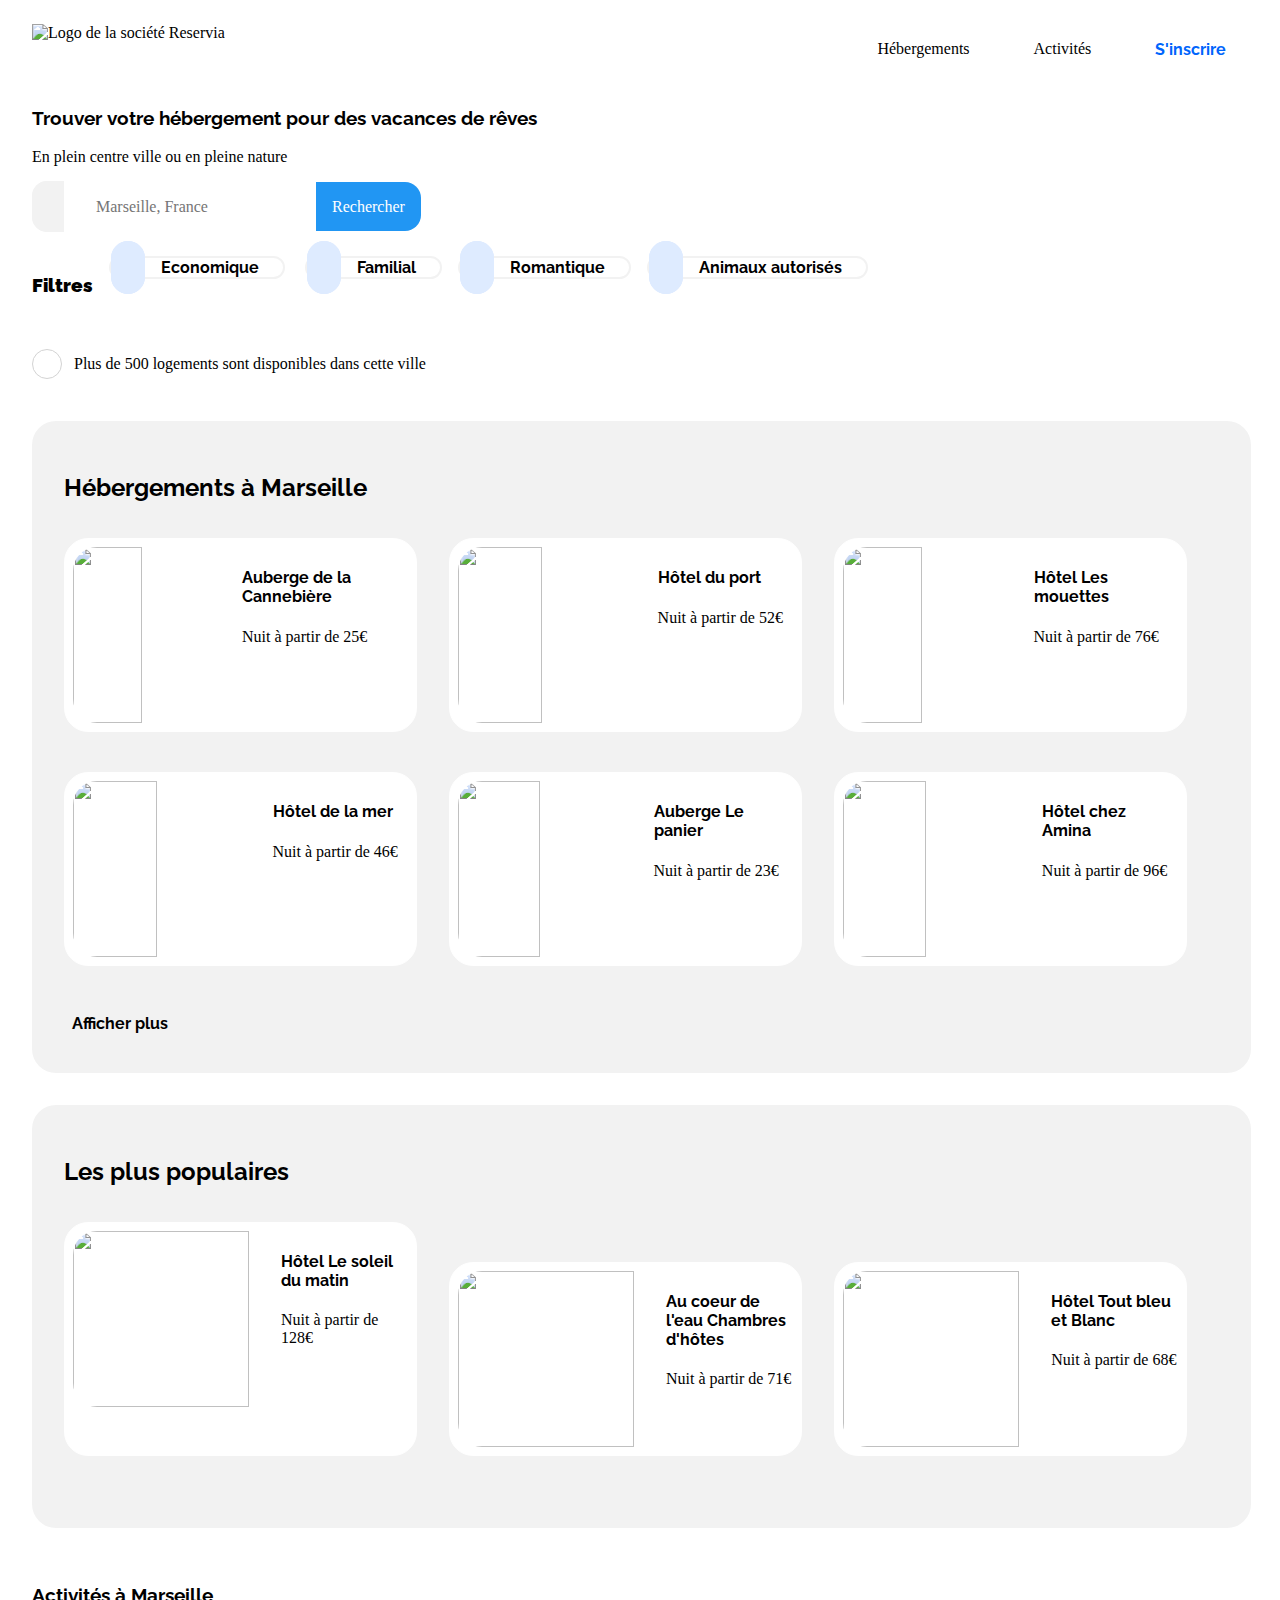
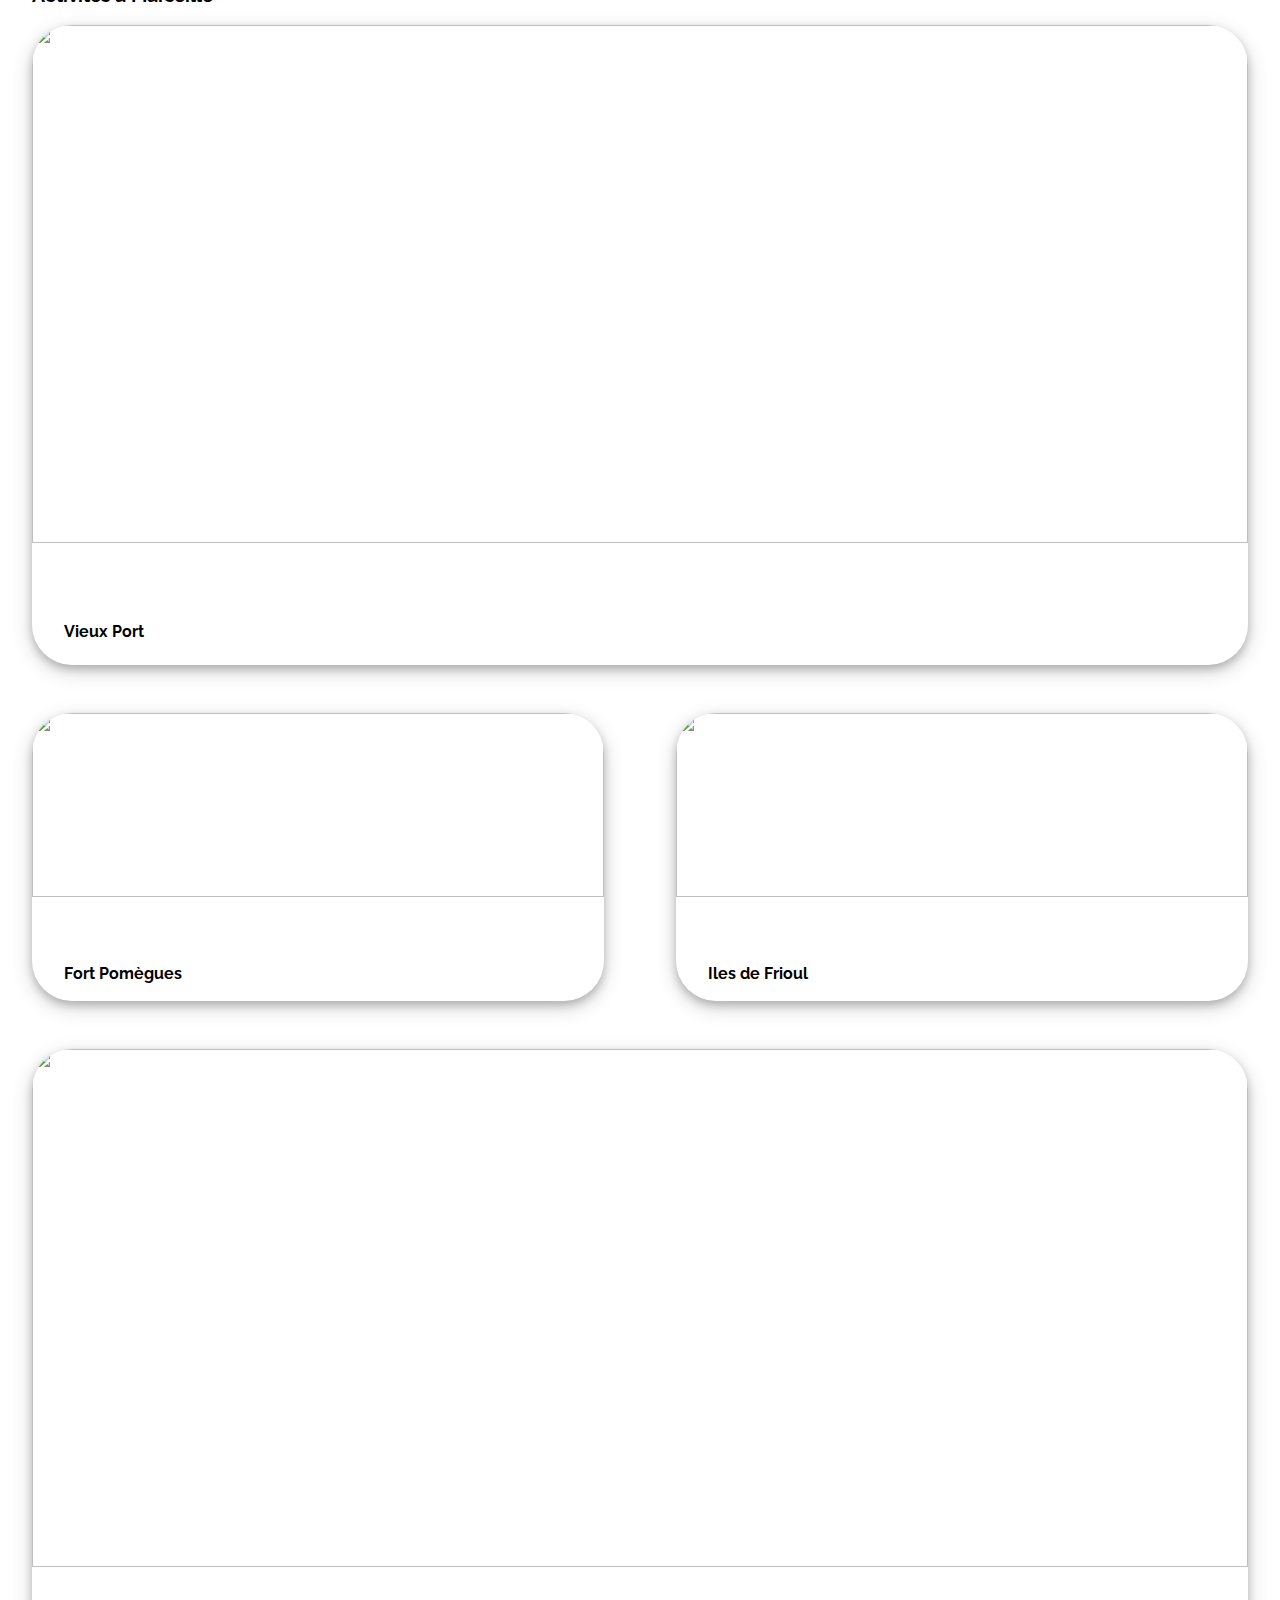
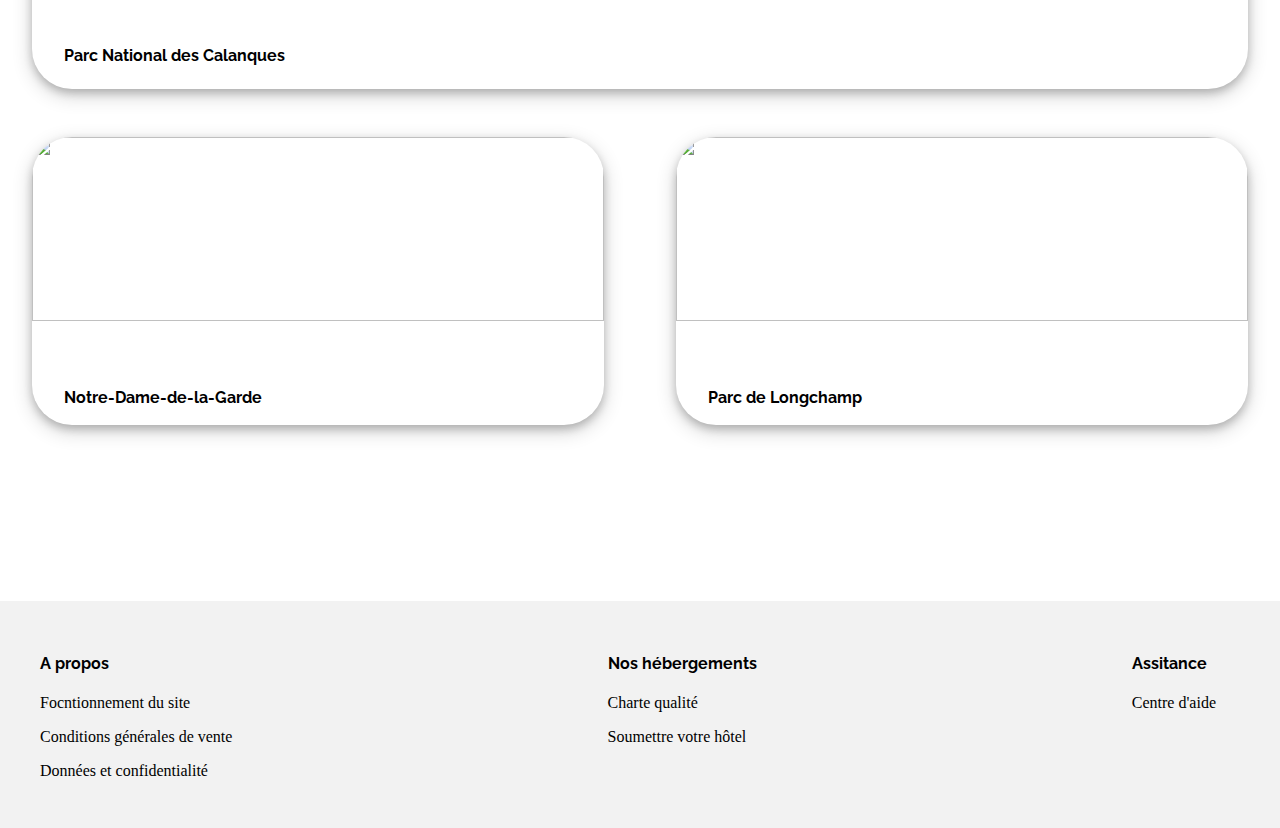
==== commit 5df3c544: "Merge pull request #14 from ArthurBQ/feature/P1OPCR-26/rendre-les-etoiles-selectionnables" ====
--- a/index.html
+++ b/index.html
@@ -1,11 +1,13 @@
 <!DOCTYPE html>
-<html lang="en">
+<html lang="fr">
 <head>
     <meta charset="UTF-8">
+
     <title>Reservia</title>
-    <script src="https://kit.fontawesome.com/d423abb056.js" crossorigin="anonymous"></script>
+
+    <link href="fontawesome-free-5.15.3-web/css/all.css" rel="stylesheet">
     <link rel="stylesheet" href="style/style.css"/>
-    <link rel="stylesheet" href="https://cdnjs.cloudflare.com/ajax/libs/font-awesome/4.7.0/css/font-awesome.min.css">
+    <link href='https://fonts.googleapis.com/css?family=Raleway' rel='stylesheet'>
 </head>
 
 <body>
@@ -77,8 +79,13 @@
                 </div>
 
                 <div class="rsv-info">
-                    <i class="fas fa-info-circle rsv-info--icon"></i>
-                    <i class="fas fa-info-circle fa-3x rsv-info--mediaicon"></i>
+                    <div class="rsv-info--circle">
+                        <i class="fas fa-info fa-sm rsv-info--icon"></i>
+                    </div>
+
+                    <div class="rsv-info--mediacircle">
+                        <i class="fas fa-info fa-2x rsv-info--mediaicon"></i>
+                    </div>
 
                     <p class="rsv-info--text">Plus de 500 logements sont disponibles dans cette ville</p>
                 </div>
@@ -90,8 +97,8 @@
                 <div class="rsv-lodging--classic">
                     <h2 id="hebergements">Hébergements à Marseille</h2>
                     <div class="rsv-lodging--list">
-                        <div class="rsv-lodging--classic-card">
-                            <img class="rsv-lodging--images" src="images/hebergements/4_small/marcus-loke-WQJvWU_HZFo-unsplash.jpg"/>
+                        <a class="rsv-lodging--classic-card" href="emptyLink.html">
+                            <img class="rsv-lodging--images" src="images/hebergements/3_medium/marcus-loke-WQJvWU_HZFo-unsplash.jpg"/>
                             <div class="rsv-lodging--classic-carcontent">
                                 <h4>Auberge de la Cannebière</h4>
                                 <p>Nuit à partir de 25€</p>
@@ -100,12 +107,12 @@
                                     <i class="fas fa-star rsv-lodging--rating_star checked"></i>
                                     <i class="fas fa-star rsv-lodging--rating_star checked"></i>
                                     <i class="fas fa-star rsv-lodging--rating_star checked"></i>
-                                    <i class="fas fa-star rsv-lodging--rating_star checked"></i>
-                                </div>
-                            </div>
-                        </div>
-                        <div class="rsv-lodging--classic-card">
-                            <img class="rsv-lodging--images" src="images/hebergements/4_small/fred-kleber-gTbaxaVLvsg-unsplash.jpg" />
+                                    <i class="fas fa-star rsv-lodging--rating_star"></i>
+                                </div>
+                            </div>
+                        </a>
+                        <a class="rsv-lodging--classic-card" href="emptyLink.html">
+                            <img class="rsv-lodging--images" src="images/hebergements/3_medium/fred-kleber-gTbaxaVLvsg-unsplash.jpg" />
                             <div class="rsv-lodging--classic-carcontent">
                                 <h4>Hôtel du port </h4>
                                 <p>Nuit à partir de 52€</p>
@@ -117,9 +124,9 @@
                                     <i class="fas fa-star rsv-lodging--rating_star checked"></i>
                                 </div>
                             </div>
-                        </div>
-                        <div class="rsv-lodging--classic-card">
-                            <img class="rsv-lodging--images" src="images/hebergements/4_small/reisetopia-B8WIgxA_PFU-unsplash.jpg"/>
+                        </a>
+                        <a class="rsv-lodging--classic-card" href="emptyLink.html">
+                            <img class="rsv-lodging--images" src="images/hebergements/3_medium/reisetopia-B8WIgxA_PFU-unsplash.jpg"/>
                             <div class="rsv-lodging--classic-carcontent">
                                 <h4>Hôtel Les mouettes</h4>
                                 <p>Nuit à partir de 76€</p>
@@ -128,14 +135,14 @@
                                     <i class="fas fa-star rsv-lodging--rating_star checked"></i>
                                     <i class="fas fa-star rsv-lodging--rating_star checked"></i>
                                     <i class="fas fa-star rsv-lodging--rating_star checked"></i>
-                                    <i class="fas fa-star rsv-lodging--rating_star checked"></i>
-                                </div>
-                            </div>
-                        </div>
+                                    <i class="fas fa-star rsv-lodging--rating_star"></i>
+                                </div>
+                            </div>
+                        </a>
                     </div>
                     <div class="rsv-lodging--list">
-                        <div class="rsv-lodging--classic-card">
-                            <img class="rsv-lodging--images" src="images/hebergements/4_small/annie-spratt-Eg1qcIitAuA-unsplash.jpg"/>
+                        <a class="rsv-lodging--classic-card" href="emptyLink.html">
+                            <img class="rsv-lodging--images" src="images/hebergements/3_medium/annie-spratt-Eg1qcIitAuA-unsplash.jpg"/>
                             <div class="rsv-lodging--classic-carcontent">
                                 <h4>Hôtel de la mer</h4>
                                 <p>Nuit à partir de 46€</p>
@@ -143,13 +150,13 @@
                                     <i class="fas fa-star rsv-lodging--rating_star checked"></i>
                                     <i class="fas fa-star rsv-lodging--rating_star checked"></i>
                                     <i class="fas fa-star rsv-lodging--rating_star checked"></i>
-                                    <i class="fas fa-star rsv-lodging--rating_star checked"></i>
-                                    <i class="fas fa-star rsv-lodging--rating_star checked"></i>
-                                </div>
-                            </div>
-                        </div>
-                        <div class="rsv-lodging--classic-card">
-                            <img class="rsv-lodging--images" src="images/hebergements/4_small/nicate-lee-kT-ZyaiwBe0-unsplash.jpg"/>
+                                    <i class="fas fa-star rsv-lodging--rating_star"></i>
+                                    <i class="fas fa-star rsv-lodging--rating_star"></i>
+                                </div>
+                            </div>
+                        </a>
+                        <a class="rsv-lodging--classic-card" href="emptyLink.html">
+                            <img class="rsv-lodging--images" src="images/hebergements/3_medium/nicate-lee-kT-ZyaiwBe0-unsplash.jpg"/>
                             <div class="rsv-lodging--classic-carcontent">
                                 <h4>Auberge Le panier</h4>
                                 <p>Nuit à partir de 23€</p>
@@ -158,12 +165,12 @@
                                     <i class="fas fa-star rsv-lodging--rating_star checked"></i>
                                     <i class="fas fa-star rsv-lodging--rating_star checked"></i>
                                     <i class="fas fa-star rsv-lodging--rating_star checked"></i>
-                                    <i class="fas fa-star rsv-lodging--rating_star checked"></i>
-                                </div>
-                            </div>
-                        </div>
-                        <div class="rsv-lodging--classic-card">
-                            <img class="rsv-lodging--images" src="images/hebergements/4_small/febrian-zakaria-M6S1WvfW68A-unsplash.jpg"/>
+                                    <i class="fas fa-star rsv-lodging--rating_star"></i>
+                                </div>
+                            </div>
+                        </a>
+                        <a class="rsv-lodging--classic-card" href="emptyLink.html">
+                            <img class="rsv-lodging--images" src="images/hebergements/3_medium/febrian-zakaria-M6S1WvfW68A-unsplash.jpg"/>
                             <div class="rsv-lodging--classic-carcontent">
                                 <h4>Hôtel chez Amina</h4>
                                 <p>Nuit à partir de 96€</p>
@@ -175,23 +182,22 @@
                                     <i class="fas fa-star rsv-lodging--rating_star checked"></i>
                                 </div>
                             </div>
-                        </div>
-                    </div>
-
+                        </a>
+                    </div>
                     <h4 class="rsv-lodging--print-more">Afficher plus</h4>
-
                 </div>
 
                 <div class="rsv-lodging--popular">
+
                     <div class="rsv-lodging--pophead">
                         <h2 class="rsv-popular-pophead--text">Les plus populaires</h2>
                         <i class="fas fa-chart-line fa-2x rsv-popular__icon"></i>
                         <i class="fas fa-chart-line fa-3x rsv-popular__mediaicon"></i>
                     </div>
-                    <div class="rsv-lodging--poplist ">
-
-                        <div class="rsv-popular--card">
-                            <img class="rsv-lodging--images__pop" src="images/hebergements/4_small/emile-guillemot-Bj_rcSC5XfE-unsplash.jpg"/>
+
+                    <div class="rsv-lodging--poplist">
+                        <a class="rsv-popular--card" href="emptyLink.html">
+                            <img class="rsv-lodging--images__pop" src="images/hebergements/3_medium/emile-guillemot-Bj_rcSC5XfE-unsplash.jpg"/>
                             <div class="rsv-popular--cardcontent">
                                 <h4>Hôtel Le soleil du matin</h4>
                                 <p>Nuit à partir de 128€</p>
@@ -203,10 +209,9 @@
                                     <i class="fas fa-star rsv-lodging--rating_star checked"></i>
                                 </div>
                             </div>
-                        </div>
-
-                        <div class="rsv-popular--card">
-                            <img class="rsv-lodging--images__pop"  src="images/hebergements/4_small/febrian-zakaria-sjvU0THccQA-unsplash.jpg"/>
+                        </a>
+                        <a class="rsv-popular--card rsv-popular--card__space" href="emptyLink.html">
+                            <img class="rsv-lodging--images__pop"  src="images/hebergements/3_medium/aw-creative-VGs8z60yT2c-unsplash.jpg"/>
                             <div class="rsv-popular--cardcontent">
                                 <h4>Au coeur de l'eau Chambres d'hôtes</h4>
                                 <p>Nuit à partir de 71€</p>
@@ -215,13 +220,12 @@
                                     <i class="fas fa-star rsv-lodging--rating_star checked"></i>
                                     <i class="fas fa-star rsv-lodging--rating_star checked"></i>
                                     <i class="fas fa-star rsv-lodging--rating_star checked"></i>
-                                    <i class="fas fa-star rsv-lodging--rating_star checked"></i>
-                                </div>
-                            </div>
-                        </div>
-
-                        <div class="rsv-popular--card">
-                            <img class="rsv-lodging--images__pop"  src="images/hebergements/4_small/febrian-zakaria-sjvU0THccQA-unsplash.jpg"/>
+                                    <i class="fas fa-star rsv-lodging--rating_star"></i>
+                                </div>
+                            </div>
+                        </a>
+                        <a class="rsv-popular--card rsv-popular--card__space" href="emptyLink.html">
+                            <img class="rsv-lodging--images__pop"  src="images/hebergements/3_medium/febrian-zakaria-sjvU0THccQA-unsplash.jpg"/>
                             <div class="rsv-popular--cardcontent">
                                 <h4>Hôtel Tout bleu et Blanc</h4>
                                 <p>Nuit à partir de 68€</p>
@@ -230,12 +234,12 @@
                                     <i class="fas fa-star rsv-lodging--rating_star checked"></i>
                                     <i class="fas fa-star rsv-lodging--rating_star checked"></i>
                                     <i class="fas fa-star rsv-lodging--rating_star checked"></i>
-                                    <i class="fas fa-star rsv-lodging--rating_star checked"></i>
-                                </div>
-                            </div>
-                        </div>
-
-                    </div>
+                                    <i class="fas fa-star rsv-lodging--rating_star"></i>
+                                </div>
+                            </div>
+                        </a>
+                    </div>
+
                 </div>
             </div>
 
@@ -245,39 +249,41 @@
 
         <article>
             <div class="rsv-media">
+
                 <h3 id="activites">Activités à Marseille</h3>
+
                 <div class="rsv-activities--container">
 
-                    <div class="rsv-activities--card1">
-                        <img class="rsv-activities--imagexl" src="images/activites/4_small/reno-laithienne-QUgJhdY5Fyk-unsplash.jpg"/>
+                    <a class="rsv-activities--card1" href="emptyLink.html">
+                        <img class="rsv-activities--imagexl" src="images/activites/3_medium/reno-laithienne-QUgJhdY5Fyk-unsplash.jpg"/>
                         <h4 class="rsv-activities--headers">Vieux Port</h4>
-                    </div>
+                    </a>
 
                     <div class="rsv-activities__carddouble">
-                        <div class="rsv-activities--card2">
-                            <img class="rsv-activities--imagesm" src="images/activites/4_small/paul-hermann-QFTrLdQIRhI-unsplash.jpg"/>
+                        <a class="rsv-activities--card2" href="emptyLink.html">
+                            <img class="rsv-activities--imagesm" src="images/activites/3_medium/paul-hermann-QFTrLdQIRhI-unsplash.jpg"/>
                             <h4 class="rsv-activities--headers">Fort Pomègues</h4>
-                        </div>
-                        <div class="rsv-activities--card2">
-                            <img class="rsv-activities--imagesm" src="images/activites/4_small/kevin-hikari-rV_Qd1l-VXg-unsplash.jpg"/>
+                        </a>
+                        <a class="rsv-activities--card2" href="emptyLink.html">
+                            <img class="rsv-activities--imagesm" src="images/activites/3_medium/kevin-hikari-rV_Qd1l-VXg-unsplash.jpg"/>
                             <h4 class="rsv-activities--headers">Iles de Frioul</h4>
-                        </div>
-                    </div>
-
-                    <div class="rsv-activities--card1">
-                        <img class="rsv-activities--imagexl"  src="images/activites/4_small/kilyan-sockalingum-NR8-cBCN3aI-unsplash.jpg"/>
+                        </a>
+                    </div>
+
+                    <a class="rsv-activities--card1" href="emptyLink.html">
+                        <img class="rsv-activities--imagexl"  src="images/activites/3_medium/kilyan-sockalingum-NR8-cBCN3aI-unsplash.jpg"/>
                         <h4 class="rsv-activities--headers">Parc National des Calanques</h4>
-                    </div>
+                    </a>
 
                     <div class="rsv-activities__carddouble">
-                        <div class="rsv-activities--card2">
-                            <img class="rsv-activities--imagesm"  src="images/activites/4_small/florian-wehde-xW9e8gdotxI-unsplash.jpg" />
+                        <a class="rsv-activities--card2" href="emptyLink.html">
+                            <img class="rsv-activities--imagesm"  src="images/activites/3_medium/florian-wehde-xW9e8gdotxI-unsplash.jpg" />
                             <h4 class="rsv-activities--headers">Notre-Dame-de-la-Garde</h4>
-                        </div>
-                        <div class="rsv-activities--card2">
-                            <img class="rsv-activities--imagesm"  src="images/activites/4_small/lena-paulin-wH2-EJoDcV0-unsplash.jpg"/>
+                        </a>
+                        <a class="rsv-activities--card2" href="emptyLink.html">
+                            <img class="rsv-activities--imagesm"  src="images/activites/3_medium/lena-paulin-wH2-EJoDcV0-unsplash.jpg"/>
                             <h4 class="rsv-activities--headers">Parc de Longchamp</h4>
-                        </div>
+                        </a>
                     </div>
 
                 </div>
--- a/style/style.css
+++ b/style/style.css
@@ -1,13 +1,14 @@
 /*Body style content start here*/
 @font-face
 {
-    /*    font-family: Raleway;
-        src : url("/style/font/variable/Raleway-VariableFont_wght.ttf");*/
+        font-family: Raleway;
+        src : local("/style/font/variable/Raleway-VariableFont_wght.ttf");
+
 }
 
 *
 {
-    font-family: Raleway, Arial;
+    font-family: 'Raleway', serif;
 }
 
 
@@ -219,17 +220,29 @@
 {
     display: flex;
     align-items: center;
-}
-
-.rsv-info--icon
-{
-    color: white;
-    background-color: #0065FC;
-    margin-right: 1em;
-    border: 0.5px solid;
-    border-color: grey;
-    border-radius: 1em;
-
+    margin-bottom: 2em;
+}
+
+.rsv-info--circle
+{
+    width: 1.5em;
+    height: 1.5em;
+    border: 1px solid lightgrey;
+    border-radius: 50%;
+    display: flex;
+    justify-content: center;
+    align-items: center;
+    margin-right: 0.75em;
+    padding: 2px;
+}
+
+.rsv-info--mediacircle
+{
+    display: none;
+}
+
+.rsv-info--icon {
+    color: #0065FC;
 }
 
 .rsv-info--mediaicon
@@ -247,6 +260,7 @@
 {
     display: flex;
     justify-content: space-evenly;
+    height: fit-content;
 }
 
 .rsv-lodging--classic
@@ -262,6 +276,7 @@
 {
     width: 20em;
     height: 8em;
+    object-fit: cover;
     border-top-left-radius: 1.5em;
     border-top-right-radius: 1.5em;
 }
@@ -273,15 +288,21 @@
     display: flex;
 }
 
-.rsv-lodging--poplist
-{
-    list-style-type: none;
-}
-
 .rsv-lodging--rating
 {
     list-style-type: none;
     display: flex;
+    margin-bottom: 0.5em;
+}
+
+.rsv-lodging--rating_star
+{
+    color: #F2F2F2;
+}
+
+.checked
+{
+    color: #0065FC;
 }
 
 .rsv-lodging--classic-card
@@ -291,6 +312,8 @@
     margin-right: 2em;
     margin-bottom: 2.5em;
     padding: 0.5em;
+    text-decoration: none;
+    color: black;
 
 }
 
@@ -303,7 +326,8 @@
 .rsv-lodging--print-more
 {
     padding:0.5em;
-    margin-top: 2em;
+    margin-top: 0;
+    margin-bottom: 0;
 }
 
 .rsv-lodging--pophead
@@ -327,6 +351,7 @@
     padding: 2em;
     border-radius: 1.5em;
     margin-left: 2.5em;
+    margin-bottom: 0;
 }
 
 .rsv-popular--card
@@ -336,9 +361,14 @@
     border: 1px solid white;
     border-radius: 1.5em;
     padding: 0.5em;
-    margin-bottom: 2.5em;
-}
-
+    text-decoration: none;
+    color: black;
+}
+
+.rsv-popular--card__space
+{
+    margin-top: 2.5em;
+}
 .rsv-popular--cardcontent
 {
     flex-direction: column;
@@ -349,8 +379,9 @@
 
 .rsv-lodging--images__pop
 {
-    width: 15em;
+    width: 11em;
     height: 11em;
+    object-fit: cover;
     border-top-left-radius: 1.5em;
     border-bottom-left-radius: 1.5em;
 }
@@ -360,16 +391,11 @@
     margin-top: 2em;
 }
 
-.checked
-{
-    color: #0065FC;
-}
-
-
 .rsv-activities--imagexl
 {
     width: 100%;
     height: 90%;
+    object-fit: cover;
     border-top-left-radius: 2.5em;
     border-top-right-radius: 2.5em;
 }
@@ -378,6 +404,7 @@
 {
     width: 100%;
     height: 80%;
+    object-fit: cover;
     border-top-left-radius: 2.5em;
     border-top-right-radius: 2.5em;
 }
@@ -386,7 +413,7 @@
 {
     display: flex;
     justify-content: space-between;
-    margin-bottom: 8em;
+    margin-bottom: 4em;
 }
 
 .rsv-activities--card1
@@ -396,6 +423,8 @@
     background-color: white;
     border-radius: 2.5em;
     box-shadow: 0 4px 8px 0 rgba(0, 0, 0, 0.2), 0 6px 20px 0 rgba(0, 0, 0, 0.19);
+    text-decoration: none;
+    color: black;
 }
 
 .rsv-activities--card2
@@ -404,6 +433,8 @@
     width: 25em;
     border-radius: 2.5em;
     box-shadow: 0 4px 8px 0 rgba(0, 0, 0, 0.2), 0 6px 20px 0 rgba(0, 0, 0, 0.19);
+    text-decoration: none;
+    color: black;
 }
 
 .rsv-activities__carddouble
@@ -426,7 +457,7 @@
 
 .rsv-footer--content
 {
-    margin-right: 30em;
+    margin-right: 23%;
     margin-top: 2em;
     margin-bottom: 2em;
     white-space: nowrap;
@@ -581,7 +612,6 @@
     }
 
 }
-
 
 @media all and (min-width: 250px) and (max-width: 1000px)
 {
@@ -692,7 +722,7 @@
 
     #rsv-searchsection--title {
         margin-top: 7%;
-        font-size: 3em;
+        font-size: 2.5em;
         flex-wrap: wrap;
     }
 
@@ -857,24 +887,36 @@
     .rsv-info
     {
         display: flex;
+        align-items: baseline;
+    }
+
+    .rsv-info--circle
+    {
+        display: none;
+    }
+
+    .rsv-info--icon
+    {
+        display: none;
+    }
+
+    .rsv-info--mediacircle
+    {
+        width: 1.5em;
+        height: 1.5em;
+        border: 2px solid lightgrey;
+        border-radius: 50%;
+        display: flex;
+        justify-content: center;
         align-items: center;
-    }
-
-    .rsv-info--icon
-    {
-        display: none;
-
+        margin-right: 1.5em;
+        padding: 1em;
     }
 
     .rsv-info--mediaicon
     {
         display: inherit;
-        color: white;
-        background-color: #0065FC;
-        margin-right: 0.5em;
-        border: 0.5px solid;
-        border-color: grey;
-        border-radius: 1em;
+        color: #0065FC;
     }
 
     .rsv-info--text
@@ -942,7 +984,7 @@
 
     .rsv-lodging--images__pop
     {
-        width: 50%;
+        width: 300px;
         height: 300px;
         border-top-left-radius: 1.5em;
         border-bottom-left-radius: 1.5em;
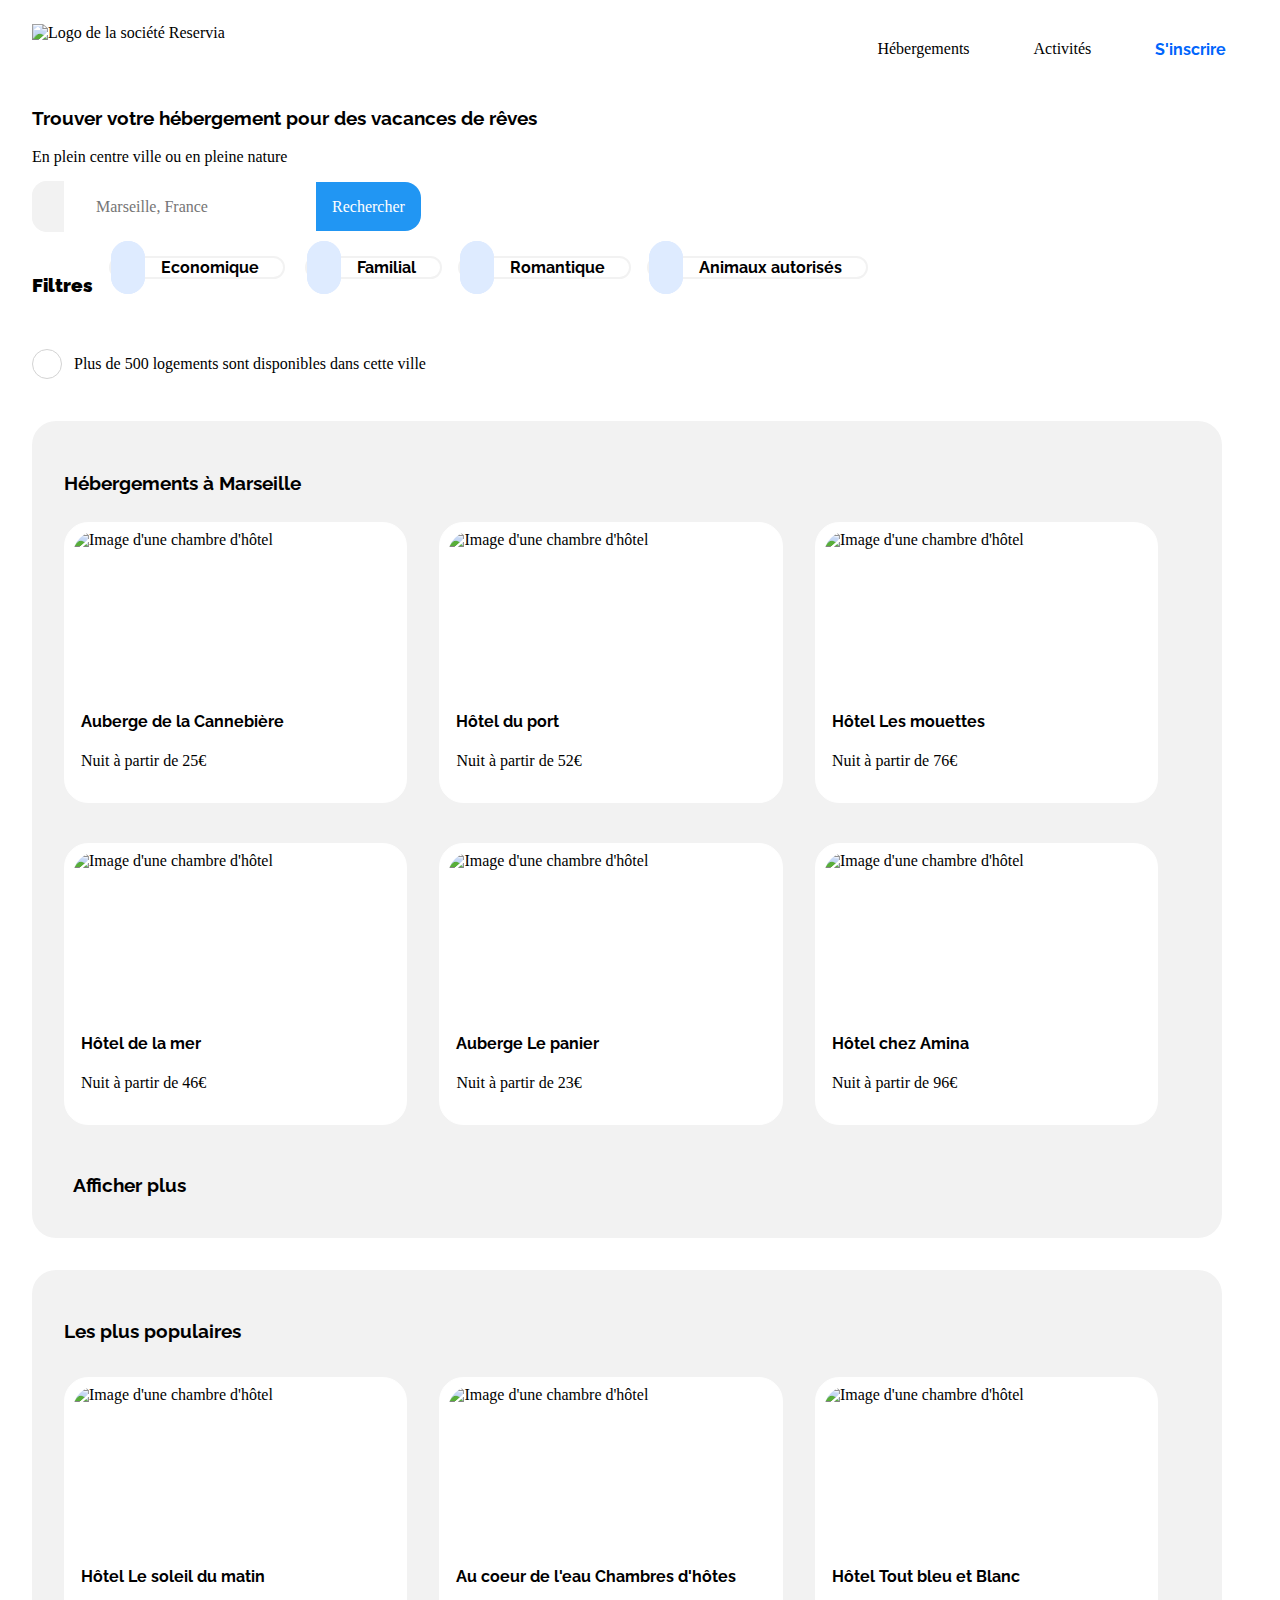
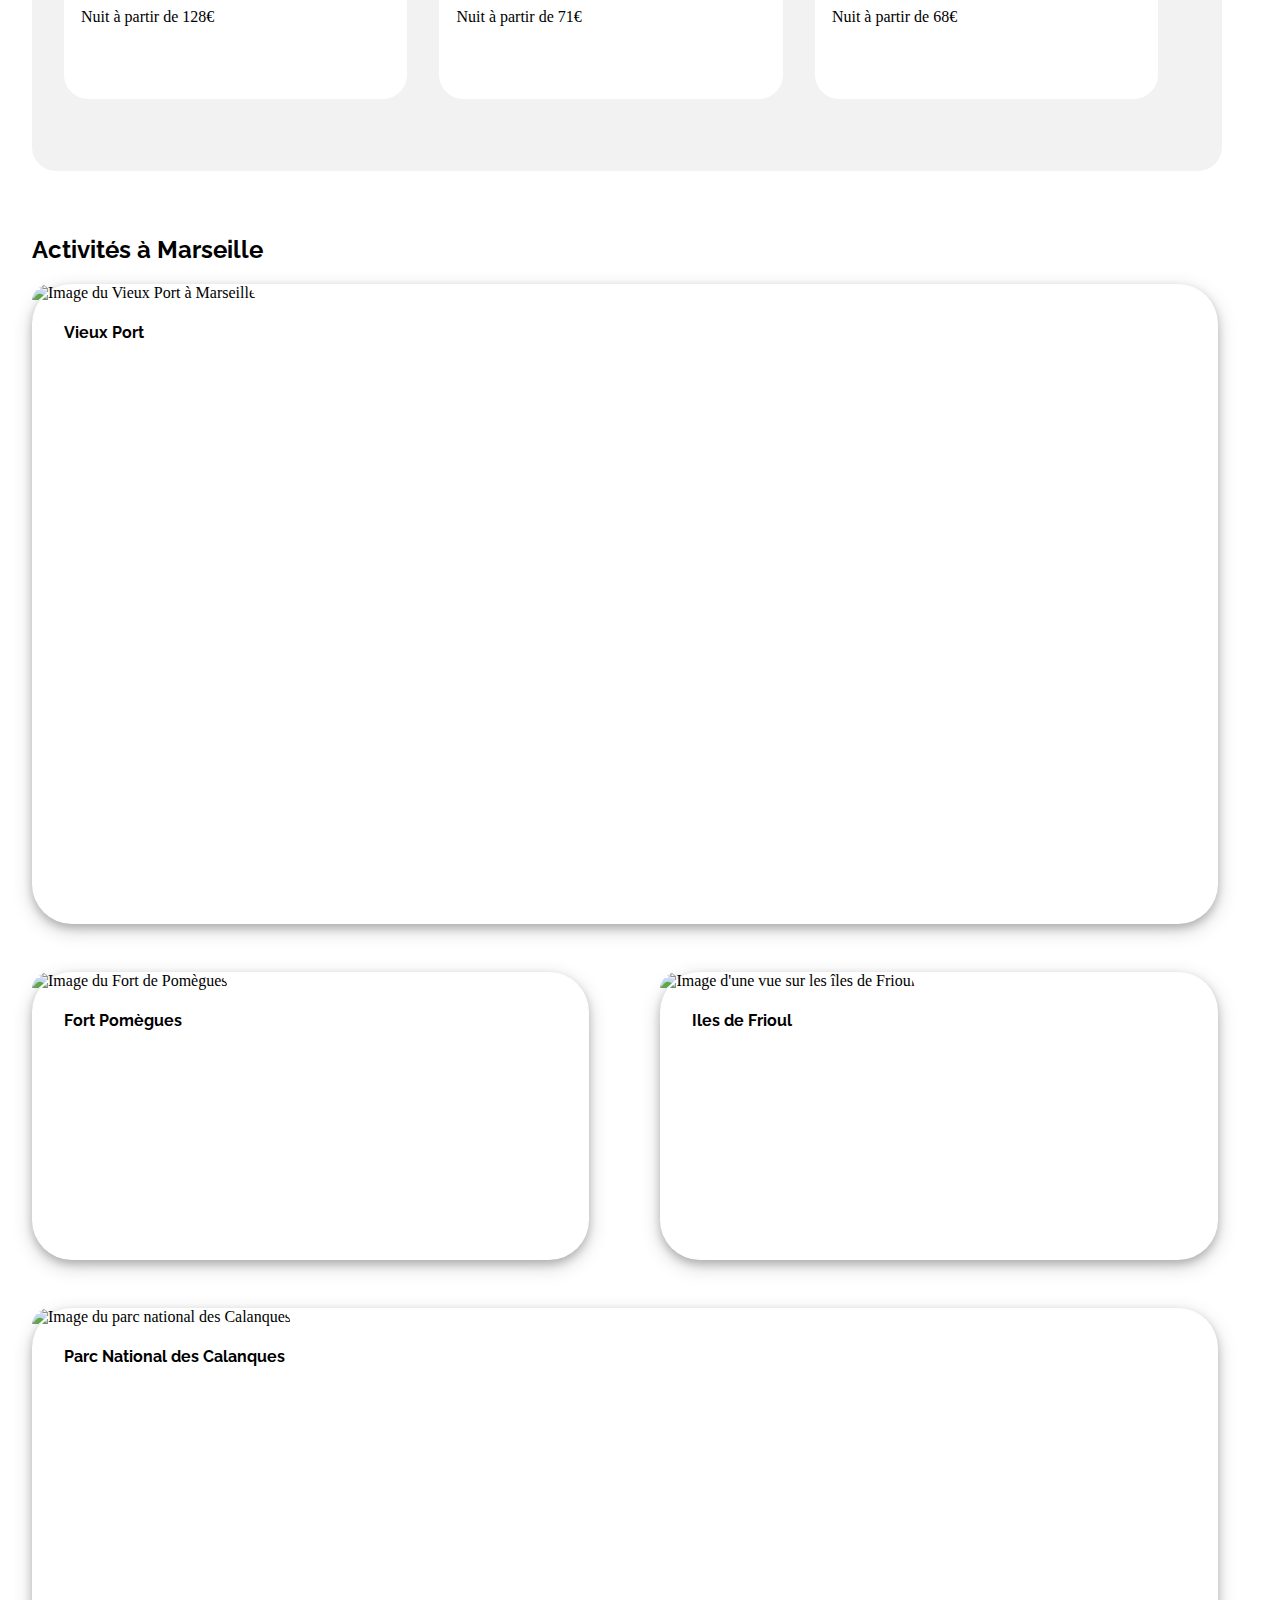
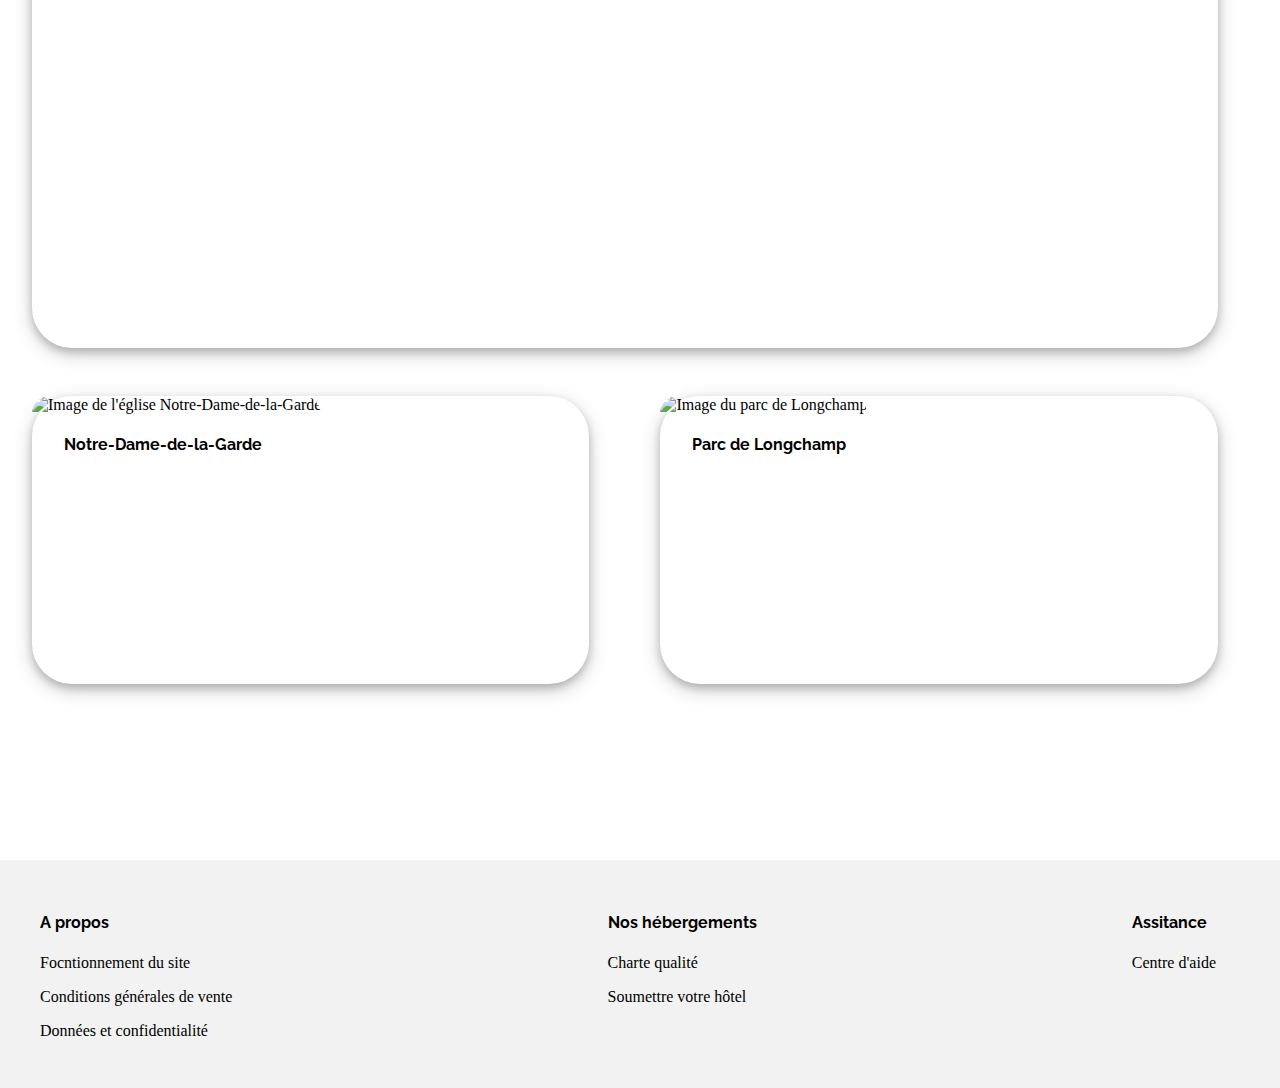
==== commit 728409a9: "P1OPCR-29: work done. Validated by W3C." ====
--- a/index.html
+++ b/index.html
@@ -2,6 +2,7 @@
 <html lang="fr">
 <head>
     <meta charset="UTF-8">
+    <meta name="viewport" content="width=device-width, initial-scale=1">
 
     <title>Reservia</title>
 
@@ -13,284 +14,279 @@
 <body>
 <header class="rsv-header">
     <img class="rsv-header__logo" src="./images/logo/Reservia.svg" alt="Logo de la société Reservia">
-    <a class="rsv-header__mediainscription" href="#inscription"><b>S'inscrire</b></a>
+    <a class="rsv-header__mediainscription" href="emptyLink.html"><b>S'inscrire</b></a>
     <nav>
         <div class="rsv-header">
             <a class="rsv-header__link" href="#hebergements">Hébergements</a>
             <a class="rsv-header__link" href="#activites">Activités</a>
-            <a class="rsv-header__inscription" href="#inscription"><b>S'inscrire</b></a>
+            <a class="rsv-header__inscription" href="emptyLink.html"><b>S'inscrire</b></a>
         </div>
     </nav>
 </header>
-<section>
-    <div class="rsv-mediaheader--container">
-        <div class="rsv-mediaheader">
-            <a class="rsv-header__medialink1" href="#hebergements">Hébergements</a>
-        </div>
-
-        <div class="rsv-mediaheader">
-            <a class="rsv-header__medialink2" href="#activites">Activités</a>
-        </div>
-    </div>
-
-    <div id="rsv">
-
-        <article>
-            <div class="rsv-media">
-                <h3 id="rsv-searchsection--title">Trouver votre hébergement pour des vacances de rêves</h3>
-                <p class="rsv-searchsection--content--paragraph">En plein centre ville ou en pleine nature</p>
-                <div class="rsv-search rsv-searchsection--content">
+
+<div class="rsv-mediaheader--container">
+    <div class="rsv-mediaheader">
+        <a class="rsv-header__medialink1" href="#hebergements">Hébergements</a>
+    </div>
+
+    <div class="rsv-mediaheader">
+        <a class="rsv-header__medialink2" href="#activites">Activités</a>
+    </div>
+</div>
+
+<div id="rsv">
+
+    <article>
+        <div class="rsv-media">
+            <h3 id="rsv-searchsection--title">Trouver votre hébergement pour des vacances de rêves</h3>
+            <p class="rsv-searchsection--content--paragraph">En plein centre ville ou en pleine nature</p>
+            <div class="rsv-search rsv-searchsection--content">
+
+                <label>
                     <i class="fas fa-map-marker-alt rsv-search__icon"></i>
                     <i class="fas fa-map-marker-alt fa-lg rsv-search__mediaicon"></i>
                     <input class="rsv-search__serchbar" type="text" placeholder="Marseille, France" />
                     <a class="rsv-search__button">Rechercher</a>
                     <i class="fas fa-search fa-lg rsv-search__mediabutton"></i>
-                </div>
-
-                <div class="rsv-filter--mediaorganiser">
-                    <div class="rsv-filter__list">
-                        <div class="rsv-filter__title">
-                            <h3><b> Filtres</b></h3>
-                        </div>
-
-                        <div class="rsv-filter-align--ecoandfam">
-                            <div class="rsv-filter__modal">
-                                <i class="fas fa-money-bill-wave rsv-filter__icon"></i>
-                                <i class="fas fa-money-bill-wave fa-2x rsv-filter__mediaicon"></i>
-                                <b class="rsv-filter--txt">Economique</b>
-                            </div>
-                            <div class="rsv-filter__modal">
-                                <i class="fas fa-child rsv-filter__icon"></i>
-                                <i class="fas fa-child fa-2x rsv-filter__mediaicon"></i>
-                                <b class="rsv-filter--txt">Familial</b>
-                            </div>
-                        </div>
+                </label>
+
+            </div>
+
+            <div class="rsv-filter--mediaorganiser">
+                <div class="rsv-filter__list">
+                    <div class="rsv-filter__title">
+                        <h3><b> Filtres</b></h3>
+                    </div>
+
+                    <div class="rsv-filter-align--ecoandfam">
                         <div class="rsv-filter__modal">
-                            <i class="fas fa-heart rsv-filter__icon"></i>
-                            <i class="fas fa-heart fa-2x rsv-filter__mediaicon"></i>
-                            <b class="rsv-filter--txt">Romantique</b>
+                            <i class="fas fa-money-bill-wave rsv-filter__icon"></i>
+
+                            <b class="rsv-filter--txt">Economique</b>
                         </div>
                         <div class="rsv-filter__modal">
-                            <i class="fas fa-dog rsv-filter__icon"></i>
-                            <i class="fas fa-dog fa-2x rsv-filter__mediaicon"></i>
-                            <b class="rsv-filter--txt">Animaux autorisés</b>
+                            <i class="fas fa-child rsv-filter__icon"></i>
+                            <b class="rsv-filter--txt">Familial</b>
                         </div>
                     </div>
-                </div>
-
-                <div class="rsv-info">
-                    <div class="rsv-info--circle">
-                        <i class="fas fa-info fa-sm rsv-info--icon"></i>
+                    <div class="rsv-filter__modal">
+                        <i class="fas fa-heart rsv-filter__icon"></i>
+                        <b class="rsv-filter--txt">Romantique</b>
                     </div>
-
-                    <div class="rsv-info--mediacircle">
-                        <i class="fas fa-info fa-2x rsv-info--mediaicon"></i>
+                    <div class="rsv-filter__modal">
+                        <i class="fas fa-dog rsv-filter__icon"></i>
+                        <b class="rsv-filter--txt">Animaux autorisés</b>
                     </div>
-
-                    <p class="rsv-info--text">Plus de 500 logements sont disponibles dans cette ville</p>
-                </div>
-            </div>
-        </article>
-
-        <article>
-            <div class="rsv-lodging--container">
-                <div class="rsv-lodging--classic">
-                    <h2 id="hebergements">Hébergements à Marseille</h2>
-                    <div class="rsv-lodging--list">
-                        <a class="rsv-lodging--classic-card" href="emptyLink.html">
-                            <img class="rsv-lodging--images" src="images/hebergements/3_medium/marcus-loke-WQJvWU_HZFo-unsplash.jpg"/>
-                            <div class="rsv-lodging--classic-carcontent">
-                                <h4>Auberge de la Cannebière</h4>
-                                <p>Nuit à partir de 25€</p>
-                                <div class="rsv-lodging--rating">
-                                    <i class="fas fa-star rsv-lodging--rating_star checked"></i>
-                                    <i class="fas fa-star rsv-lodging--rating_star checked"></i>
-                                    <i class="fas fa-star rsv-lodging--rating_star checked"></i>
-                                    <i class="fas fa-star rsv-lodging--rating_star checked"></i>
-                                    <i class="fas fa-star rsv-lodging--rating_star"></i>
-                                </div>
-                            </div>
-                        </a>
-                        <a class="rsv-lodging--classic-card" href="emptyLink.html">
-                            <img class="rsv-lodging--images" src="images/hebergements/3_medium/fred-kleber-gTbaxaVLvsg-unsplash.jpg" />
-                            <div class="rsv-lodging--classic-carcontent">
-                                <h4>Hôtel du port </h4>
-                                <p>Nuit à partir de 52€</p>
-                                <div class="rsv-lodging--rating">
-                                    <i class="fas fa-star rsv-lodging--rating_star checked"></i>
-                                    <i class="fas fa-star rsv-lodging--rating_star checked"></i>
-                                    <i class="fas fa-star rsv-lodging--rating_star checked"></i>
-                                    <i class="fas fa-star rsv-lodging--rating_star checked"></i>
-                                    <i class="fas fa-star rsv-lodging--rating_star checked"></i>
-                                </div>
-                            </div>
-                        </a>
-                        <a class="rsv-lodging--classic-card" href="emptyLink.html">
-                            <img class="rsv-lodging--images" src="images/hebergements/3_medium/reisetopia-B8WIgxA_PFU-unsplash.jpg"/>
-                            <div class="rsv-lodging--classic-carcontent">
-                                <h4>Hôtel Les mouettes</h4>
-                                <p>Nuit à partir de 76€</p>
-                                <div class="rsv-lodging--rating">
-                                    <i class="fas fa-star rsv-lodging--rating_star checked"></i>
-                                    <i class="fas fa-star rsv-lodging--rating_star checked"></i>
-                                    <i class="fas fa-star rsv-lodging--rating_star checked"></i>
-                                    <i class="fas fa-star rsv-lodging--rating_star checked"></i>
-                                    <i class="fas fa-star rsv-lodging--rating_star"></i>
-                                </div>
-                            </div>
-                        </a>
-                    </div>
-                    <div class="rsv-lodging--list">
-                        <a class="rsv-lodging--classic-card" href="emptyLink.html">
-                            <img class="rsv-lodging--images" src="images/hebergements/3_medium/annie-spratt-Eg1qcIitAuA-unsplash.jpg"/>
-                            <div class="rsv-lodging--classic-carcontent">
-                                <h4>Hôtel de la mer</h4>
-                                <p>Nuit à partir de 46€</p>
-                                <div class="rsv-lodging--rating">
-                                    <i class="fas fa-star rsv-lodging--rating_star checked"></i>
-                                    <i class="fas fa-star rsv-lodging--rating_star checked"></i>
-                                    <i class="fas fa-star rsv-lodging--rating_star checked"></i>
-                                    <i class="fas fa-star rsv-lodging--rating_star"></i>
-                                    <i class="fas fa-star rsv-lodging--rating_star"></i>
-                                </div>
-                            </div>
-                        </a>
-                        <a class="rsv-lodging--classic-card" href="emptyLink.html">
-                            <img class="rsv-lodging--images" src="images/hebergements/3_medium/nicate-lee-kT-ZyaiwBe0-unsplash.jpg"/>
-                            <div class="rsv-lodging--classic-carcontent">
-                                <h4>Auberge Le panier</h4>
-                                <p>Nuit à partir de 23€</p>
-                                <div class="rsv-lodging--rating">
-                                    <i class="fas fa-star rsv-lodging--rating_star checked"></i>
-                                    <i class="fas fa-star rsv-lodging--rating_star checked"></i>
-                                    <i class="fas fa-star rsv-lodging--rating_star checked"></i>
-                                    <i class="fas fa-star rsv-lodging--rating_star checked"></i>
-                                    <i class="fas fa-star rsv-lodging--rating_star"></i>
-                                </div>
-                            </div>
-                        </a>
-                        <a class="rsv-lodging--classic-card" href="emptyLink.html">
-                            <img class="rsv-lodging--images" src="images/hebergements/3_medium/febrian-zakaria-M6S1WvfW68A-unsplash.jpg"/>
-                            <div class="rsv-lodging--classic-carcontent">
-                                <h4>Hôtel chez Amina</h4>
-                                <p>Nuit à partir de 96€</p>
-                                <div class="rsv-lodging--rating">
-                                    <i class="fas fa-star rsv-lodging--rating_star checked"></i>
-                                    <i class="fas fa-star rsv-lodging--rating_star checked"></i>
-                                    <i class="fas fa-star rsv-lodging--rating_star checked"></i>
-                                    <i class="fas fa-star rsv-lodging--rating_star checked"></i>
-                                    <i class="fas fa-star rsv-lodging--rating_star checked"></i>
-                                </div>
-                            </div>
-                        </a>
-                    </div>
-                    <h4 class="rsv-lodging--print-more">Afficher plus</h4>
-                </div>
-
-                <div class="rsv-lodging--popular">
-
-                    <div class="rsv-lodging--pophead">
-                        <h2 class="rsv-popular-pophead--text">Les plus populaires</h2>
-                        <i class="fas fa-chart-line fa-2x rsv-popular__icon"></i>
-                        <i class="fas fa-chart-line fa-3x rsv-popular__mediaicon"></i>
-                    </div>
-
-                    <div class="rsv-lodging--poplist">
-                        <a class="rsv-popular--card" href="emptyLink.html">
-                            <img class="rsv-lodging--images__pop" src="images/hebergements/3_medium/emile-guillemot-Bj_rcSC5XfE-unsplash.jpg"/>
-                            <div class="rsv-popular--cardcontent">
-                                <h4>Hôtel Le soleil du matin</h4>
-                                <p>Nuit à partir de 128€</p>
-                                <div class="rsv-lodging--rating rsv-popular__rating">
-                                    <i class="fas fa-star rsv-lodging--rating_star checked"></i>
-                                    <i class="fas fa-star rsv-lodging--rating_star checked"></i>
-                                    <i class="fas fa-star rsv-lodging--rating_star checked"></i>
-                                    <i class="fas fa-star rsv-lodging--rating_star checked"></i>
-                                    <i class="fas fa-star rsv-lodging--rating_star checked"></i>
-                                </div>
-                            </div>
-                        </a>
-                        <a class="rsv-popular--card rsv-popular--card__space" href="emptyLink.html">
-                            <img class="rsv-lodging--images__pop"  src="images/hebergements/3_medium/aw-creative-VGs8z60yT2c-unsplash.jpg"/>
-                            <div class="rsv-popular--cardcontent">
-                                <h4>Au coeur de l'eau Chambres d'hôtes</h4>
-                                <p>Nuit à partir de 71€</p>
-                                <div class="rsv-lodging--rating rsv-popular__rating">
-                                    <i class="fas fa-star rsv-lodging--rating_star checked"></i>
-                                    <i class="fas fa-star rsv-lodging--rating_star checked"></i>
-                                    <i class="fas fa-star rsv-lodging--rating_star checked"></i>
-                                    <i class="fas fa-star rsv-lodging--rating_star checked"></i>
-                                    <i class="fas fa-star rsv-lodging--rating_star"></i>
-                                </div>
-                            </div>
-                        </a>
-                        <a class="rsv-popular--card rsv-popular--card__space" href="emptyLink.html">
-                            <img class="rsv-lodging--images__pop"  src="images/hebergements/3_medium/febrian-zakaria-sjvU0THccQA-unsplash.jpg"/>
-                            <div class="rsv-popular--cardcontent">
-                                <h4>Hôtel Tout bleu et Blanc</h4>
-                                <p>Nuit à partir de 68€</p>
-                                <div class="rsv-lodging--rating rsv-popular__rating">
-                                    <i class="fas fa-star rsv-lodging--rating_star checked"></i>
-                                    <i class="fas fa-star rsv-lodging--rating_star checked"></i>
-                                    <i class="fas fa-star rsv-lodging--rating_star checked"></i>
-                                    <i class="fas fa-star rsv-lodging--rating_star checked"></i>
-                                    <i class="fas fa-star rsv-lodging--rating_star"></i>
-                                </div>
-                            </div>
-                        </a>
-                    </div>
-
-                </div>
-            </div>
-
-
-
-        </article>
-
-        <article>
-            <div class="rsv-media">
-
-                <h3 id="activites">Activités à Marseille</h3>
-
-                <div class="rsv-activities--container">
-
-                    <a class="rsv-activities--card1" href="emptyLink.html">
-                        <img class="rsv-activities--imagexl" src="images/activites/3_medium/reno-laithienne-QUgJhdY5Fyk-unsplash.jpg"/>
-                        <h4 class="rsv-activities--headers">Vieux Port</h4>
-                    </a>
-
-                    <div class="rsv-activities__carddouble">
-                        <a class="rsv-activities--card2" href="emptyLink.html">
-                            <img class="rsv-activities--imagesm" src="images/activites/3_medium/paul-hermann-QFTrLdQIRhI-unsplash.jpg"/>
-                            <h4 class="rsv-activities--headers">Fort Pomègues</h4>
-                        </a>
-                        <a class="rsv-activities--card2" href="emptyLink.html">
-                            <img class="rsv-activities--imagesm" src="images/activites/3_medium/kevin-hikari-rV_Qd1l-VXg-unsplash.jpg"/>
-                            <h4 class="rsv-activities--headers">Iles de Frioul</h4>
-                        </a>
-                    </div>
-
-                    <a class="rsv-activities--card1" href="emptyLink.html">
-                        <img class="rsv-activities--imagexl"  src="images/activites/3_medium/kilyan-sockalingum-NR8-cBCN3aI-unsplash.jpg"/>
-                        <h4 class="rsv-activities--headers">Parc National des Calanques</h4>
-                    </a>
-
-                    <div class="rsv-activities__carddouble">
-                        <a class="rsv-activities--card2" href="emptyLink.html">
-                            <img class="rsv-activities--imagesm"  src="images/activites/3_medium/florian-wehde-xW9e8gdotxI-unsplash.jpg" />
-                            <h4 class="rsv-activities--headers">Notre-Dame-de-la-Garde</h4>
-                        </a>
-                        <a class="rsv-activities--card2" href="emptyLink.html">
-                            <img class="rsv-activities--imagesm"  src="images/activites/3_medium/lena-paulin-wH2-EJoDcV0-unsplash.jpg"/>
-                            <h4 class="rsv-activities--headers">Parc de Longchamp</h4>
-                        </a>
-                    </div>
-
-                </div>
-            </div>
-        </article>
-    </div>
-</section>
+                </div>
+            </div>
+
+            <div class="rsv-info">
+                <div class="rsv-info--circle">
+                    <i class="fas fa-info fa-sm rsv-info--icon"></i>
+                </div>
+
+                <p class="rsv-info--text">Plus de 500 logements sont disponibles dans cette ville</p>
+            </div>
+        </div>
+    </article>
+
+    <article>
+        <div class="rsv-lodging--container">
+            <div class="rsv-lodging--classic">
+                <h3 id="hebergements">Hébergements à Marseille</h3>
+                <div class="rsv-lodging--list">
+                    <a class="rsv-lodging--classic-card" href="emptyLink.html">
+                        <img class="rsv-lodging--images" src="images/hebergements/3_medium/marcus-loke-WQJvWU_HZFo-unsplash.jpg" alt="Image d'une chambre d'hôtel"/>
+                        <div class="rsv-lodging--classic-carcontent">
+                            <h4 class="rsv-lodging--classic__description">Auberge de la Cannebière</h4>
+                            <p class="rsv-lodging--classic__description">Nuit à partir de 25€</p>
+                            <div class="rsv-lodging--rating rsv-lodging--classic__description">
+                                <i class="fas fa-star rsv-lodging--rating_star checked"></i>
+                                <i class="fas fa-star rsv-lodging--rating_star checked"></i>
+                                <i class="fas fa-star rsv-lodging--rating_star checked"></i>
+                                <i class="fas fa-star rsv-lodging--rating_star checked"></i>
+                                <i class="fas fa-star rsv-lodging--rating_star"></i>
+                            </div>
+                        </div>
+                    </a>
+                    <a class="rsv-lodging--classic-card" href="emptyLink.html">
+                        <img class="rsv-lodging--images" src="images/hebergements/3_medium/fred-kleber-gTbaxaVLvsg-unsplash.jpg" alt="Image d'une chambre d'hôtel"/>
+                        <div class="rsv-lodging--classic-carcontent">
+                            <h4 class="rsv-lodging--classic__description">Hôtel du port </h4>
+                            <p class="rsv-lodging--classic__description">Nuit à partir de 52€</p>
+                            <div class="rsv-lodging--rating rsv-lodging--classic__description">
+                                <i class="fas fa-star rsv-lodging--rating_star checked"></i>
+                                <i class="fas fa-star rsv-lodging--rating_star checked"></i>
+                                <i class="fas fa-star rsv-lodging--rating_star checked"></i>
+                                <i class="fas fa-star rsv-lodging--rating_star checked"></i>
+                                <i class="fas fa-star rsv-lodging--rating_star checked"></i>
+                            </div>
+                        </div>
+                    </a>
+                    <a class="rsv-lodging--classic-card" href="emptyLink.html">
+                        <img class="rsv-lodging--images" src="images/hebergements/3_medium/reisetopia-B8WIgxA_PFU-unsplash.jpg" alt="Image d'une chambre d'hôtel"/>
+                        <div class="rsv-lodging--classic-carcontent">
+                            <h4 class="rsv-lodging--classic__description">Hôtel Les mouettes</h4>
+                            <p class="rsv-lodging--classic__description">Nuit à partir de 76€</p>
+                            <div class="rsv-lodging--rating rsv-lodging--classic__description">
+                                <i class="fas fa-star rsv-lodging--rating_star checked"></i>
+                                <i class="fas fa-star rsv-lodging--rating_star checked"></i>
+                                <i class="fas fa-star rsv-lodging--rating_star checked"></i>
+                                <i class="fas fa-star rsv-lodging--rating_star checked"></i>
+                                <i class="fas fa-star rsv-lodging--rating_star"></i>
+                            </div>
+                        </div>
+                    </a>
+                </div>
+                <div class="rsv-lodging--list">
+                    <a class="rsv-lodging--classic-card" href="emptyLink.html">
+                        <img class="rsv-lodging--images" src="images/hebergements/3_medium/annie-spratt-Eg1qcIitAuA-unsplash.jpg" alt="Image d'une chambre d'hôtel"/>
+                        <div class="rsv-lodging--classic-carcontent">
+                            <h4 class="rsv-lodging--classic__description">Hôtel de la mer</h4>
+                            <p class="rsv-lodging--classic__description">Nuit à partir de 46€</p>
+                            <div class="rsv-lodging--rating rsv-lodging--classic__description">
+                                <i class="fas fa-star rsv-lodging--rating_star checked"></i>
+                                <i class="fas fa-star rsv-lodging--rating_star checked"></i>
+                                <i class="fas fa-star rsv-lodging--rating_star checked"></i>
+                                <i class="fas fa-star rsv-lodging--rating_star"></i>
+                                <i class="fas fa-star rsv-lodging--rating_star"></i>
+                            </div>
+                        </div>
+                    </a>
+                    <a class="rsv-lodging--classic-card" href="emptyLink.html">
+                        <img class="rsv-lodging--images" src="images/hebergements/3_medium/nicate-lee-kT-ZyaiwBe0-unsplash.jpg" alt="Image d'une chambre d'hôtel"/>
+                        <div class="rsv-lodging--classic-carcontent">
+                            <h4 class="rsv-lodging--classic__description">Auberge Le panier</h4>
+                            <p class="rsv-lodging--classic__description">Nuit à partir de 23€</p>
+                            <div class="rsv-lodging--rating rsv-lodging--classic__description">
+                                <i class="fas fa-star rsv-lodging--rating_star checked"></i>
+                                <i class="fas fa-star rsv-lodging--rating_star checked"></i>
+                                <i class="fas fa-star rsv-lodging--rating_star checked"></i>
+                                <i class="fas fa-star rsv-lodging--rating_star checked"></i>
+                                <i class="fas fa-star rsv-lodging--rating_star"></i>
+                            </div>
+                        </div>
+                    </a>
+                    <a class="rsv-lodging--classic-card" href="emptyLink.html">
+                        <img class="rsv-lodging--images" src="images/hebergements/3_medium/febrian-zakaria-M6S1WvfW68A-unsplash.jpg" alt="Image d'une chambre d'hôtel"/>
+                        <div class="rsv-lodging--classic-carcontent">
+                            <h4 class="rsv-lodging--classic__description">Hôtel chez Amina</h4>
+                            <p class="rsv-lodging--classic__description">Nuit à partir de 96€</p>
+                            <div class="rsv-lodging--rating rsv-lodging--classic__description">
+                                <i class="fas fa-star rsv-lodging--rating_star checked"></i>
+                                <i class="fas fa-star rsv-lodging--rating_star checked"></i>
+                                <i class="fas fa-star rsv-lodging--rating_star checked"></i>
+                                <i class="fas fa-star rsv-lodging--rating_star checked"></i>
+                                <i class="fas fa-star rsv-lodging--rating_star checked"></i>
+                            </div>
+                        </div>
+                    </a>
+                </div>
+                <h3 class="rsv-lodging--print-more">Afficher plus</h3>
+            </div>
+
+            <div class="rsv-lodging--popular">
+
+                <div class="rsv-lodging--pophead">
+                    <h3 class="rsv-popular-pophead--text">Les plus populaires</h3>
+                    <i class="fas fa-chart-line fa-lg rsv-popular__icon"></i>
+                </div>
+
+                <div class="rsv-lodging--poplist">
+                    <a class="rsv-popular--card" href="emptyLink.html">
+                        <img class="rsv-lodging--images__pop" src="images/hebergements/3_medium/emile-guillemot-Bj_rcSC5XfE-unsplash.jpg" alt="Image d'une chambre d'hôtel"/>
+                        <div class="rsv-popular--cardcontent">
+                            <h4 class="rsv-popular--hotel">Hôtel Le soleil du matin</h4>
+                            <p class="rsv-popular--nightprice">Nuit à partir de 128€</p>
+                            <div class="rsv-lodging--rating rsv-popular__rating">
+                                <i class="fas fa-star fa-sm rsv-lodging--rating_star checked"></i>
+                                <i class="fas fa-star fa-sm  rsv-lodging--rating_star checked"></i>
+                                <i class="fas fa-star fa-sm  rsv-lodging--rating_star checked"></i>
+                                <i class="fas fa-star fa-sm  rsv-lodging--rating_star checked"></i>
+                                <i class="fas fa-star fa-sm  rsv-lodging--rating_star checked"></i>
+                            </div>
+                        </div>
+                    </a>
+                    <a class="rsv-popular--card rsv-popular--card__space" href="emptyLink.html">
+                        <img class="rsv-lodging--images__pop"  src="images/hebergements/3_medium/aw-creative-VGs8z60yT2c-unsplash.jpg" alt="Image d'une chambre d'hôtel"/>
+                        <div class="rsv-popular--cardcontent">
+                            <h4 class="rsv-popular--hotel">Au coeur de l'eau Chambres d'hôtes</h4>
+                            <p class="rsv-popular--nightprice">Nuit à partir de 71€</p>
+                            <div class="rsv-lodging--rating rsv-popular__rating rsv-popular-rating__modifier">
+                                <i class="fas fa-star fa-sm rsv-lodging--rating_star checked"></i>
+                                <i class="fas fa-star fa-sm  rsv-lodging--rating_star checked"></i>
+                                <i class="fas fa-star fa-sm  rsv-lodging--rating_star checked"></i>
+                                <i class="fas fa-star fa-sm  rsv-lodging--rating_star checked"></i>
+                                <i class="fas fa-star fa-sm  rsv-lodging--rating_star"></i>
+                            </div>
+                        </div>
+                    </a>
+                    <a class="rsv-popular--card rsv-popular--card__space" href="emptyLink.html">
+                        <img class="rsv-lodging--images__pop"  src="images/hebergements/3_medium/febrian-zakaria-sjvU0THccQA-unsplash.jpg" alt="Image d'une chambre d'hôtel"/>
+                        <div class="rsv-popular--cardcontent">
+                            <h4 class="rsv-popular--hotel">Hôtel Tout bleu et Blanc</h4>
+                            <p class="rsv-popular--nightprice">Nuit à partir de 68€</p>
+                            <div class="rsv-lodging--rating rsv-popular__rating">
+                                <i class="fas fa-star fa-sm  rsv-lodging--rating_star checked"></i>
+                                <i class="fas fa-star fa-sm  rsv-lodging--rating_star checked"></i>
+                                <i class="fas fa-star fa-sm  rsv-lodging--rating_star checked"></i>
+                                <i class="fas fa-star fa-sm  rsv-lodging--rating_star checked"></i>
+                                <i class="fas fa-star fa-sm  rsv-lodging--rating_star"></i>
+                            </div>
+                        </div>
+                    </a>
+                </div>
+
+            </div>
+        </div>
+
+
+
+    </article>
+
+    <article>
+        <div class="rsv-media">
+
+            <h2 id="activites">Activités à Marseille</h2>
+
+            <div class="rsv-activities--container">
+
+                <a class="rsv-activities--card1" href="emptyLink.html">
+                    <img class="rsv-activities--imagexl" src="images/activites/3_medium/reno-laithienne-QUgJhdY5Fyk-unsplash.jpg" alt="Image du Vieux Port à Marseille"/>
+                    <h4 class="rsv-activities--headers">Vieux Port</h4>
+                </a>
+
+                <div class="rsv-activities__carddouble">
+                    <a class="rsv-activities--card2" href="emptyLink.html">
+                        <img class="rsv-activities--imagesm" src="images/activites/3_medium/paul-hermann-QFTrLdQIRhI-unsplash.jpg" alt="Image du Fort de Pomègues"/>
+                        <h4 class="rsv-activities--headers">Fort Pomègues</h4>
+                    </a>
+                    <a class="rsv-activities--card2" href="emptyLink.html">
+                        <img class="rsv-activities--imagesm" src="images/activites/3_medium/kevin-hikari-rV_Qd1l-VXg-unsplash.jpg" alt="Image d'une vue sur les îles de Frioul"/>
+                        <h4 class="rsv-activities--headers">Iles de Frioul</h4>
+                    </a>
+                </div>
+
+                <a class="rsv-activities--card1" href="emptyLink.html">
+                    <img class="rsv-activities--imagexl"  src="images/activites/3_medium/kilyan-sockalingum-NR8-cBCN3aI-unsplash.jpg" alt="Image du parc national des Calanques"/>
+                    <h4 class="rsv-activities--headers">Parc National des Calanques</h4>
+                </a>
+
+                <div class="rsv-activities__carddouble">
+                    <a class="rsv-activities--card2" href="emptyLink.html">
+                        <img class="rsv-activities--imagesm"  src="images/activites/3_medium/florian-wehde-xW9e8gdotxI-unsplash.jpg" alt="Image de l'église Notre-Dame-de-la-Garde" />
+                        <h4 class="rsv-activities--headers">Notre-Dame-de-la-Garde</h4>
+                    </a>
+                    <a class="rsv-activities--card2" href="emptyLink.html">
+                        <img class="rsv-activities--imagesm"  src="images/activites/3_medium/lena-paulin-wH2-EJoDcV0-unsplash.jpg" alt="Image du parc de Longchamp"/>
+                        <h4 class="rsv-activities--headers">Parc de Longchamp</h4>
+                    </a>
+                </div>
+
+            </div>
+        </div>
+    </article>
+</div>
 
 <footer id="rsv-footer--container">
     <div class="rsv-footer--content rsv-footer__content1">
--- a/style/style.css
+++ b/style/style.css
@@ -3,7 +3,6 @@
 {
         font-family: Raleway;
         src : local("/style/font/variable/Raleway-VariableFont_wght.ttf");
-
 }
 
 *
@@ -11,12 +10,10 @@
     font-family: 'Raleway', serif;
 }
 
-
 body
 {
     margin: 0;
 }
-
 
 #rsv {
     padding-top: 0;
@@ -31,10 +28,7 @@
 {
     display: flex;
     justify-content: space-between;
-    margin-bottom: 1.5em;
-    margin-top: auto;
-    margin-right: auto;
-    margin-left: auto;
+    margin: auto auto 1.5em;
     padding-top: 0;
     width: 95%;
 
@@ -53,6 +47,7 @@
     margin-left: 2em;
     padding-top: 2.5em;
 }
+
 .rsv-header__inscription
 {
     text-decoration: none;
@@ -92,8 +87,7 @@
 .rsv-search__icon
 {
     margin-right: 1em;
-    border: 1px solid;
-    border-color: #F2F2F2;
+    border: 1px solid #F2F2F2;
     padding: 15px;
     background-color: #F2F2F2;
     border-top-left-radius: 15px;
@@ -110,14 +104,14 @@
     padding: 1em;
     font-size: 1em;
     border: none;
-    margin-right: 0px;
+    margin-right: 0;
 }
 .rsv-search__serchbar:focus
 {
     padding: 1em;
     font-size: 1em;
     border: none;
-    margin-right: 0px;
+    margin-right: 0;
     outline-width: 0;
 }
 
@@ -151,8 +145,7 @@
 {
     margin-right: 1em;
     color:#0065FC;
-    border: 2px solid;
-    border-color: #F2F2F2;
+    border: 2px solid #F2F2F2;
     border-radius: 2em;
     display: inline-block;
     height: fit-content;
@@ -168,8 +161,7 @@
 {
     margin-right: 1em;
     color:#0065FC;
-    border: 2px solid;
-    border-color: #F2F2F2;
+    border: 2px solid #F2F2F2;
     border-radius: 2em;
     display: inline-block;
     height: fit-content;
@@ -179,8 +171,7 @@
 .rsv-filter__icon
 {
     margin-right: 1em;
-    border: 1px solid;
-    border-color: #DEEBFF;
+    border: 1px solid #DEEBFF;
     border-radius: 2em;
     padding: 1em;
     background-color: #DEEBFF;
@@ -193,11 +184,6 @@
     padding: 1em;
     background-color:#2196F3;
     color: white;
-}
-
-.rsv-filter__mediaicon
-{
-    display: none;
 }
 
 .rsv-filter--ifam
@@ -236,18 +222,8 @@
     padding: 2px;
 }
 
-.rsv-info--mediacircle
-{
-    display: none;
-}
-
 .rsv-info--icon {
     color: #0065FC;
-}
-
-.rsv-info--mediaicon
-{
-    display: none;
 }
 
 #hebergements
@@ -261,6 +237,7 @@
     display: flex;
     justify-content: space-evenly;
     height: fit-content;
+    margin-bottom: 4em;
 }
 
 .rsv-lodging--classic
@@ -338,11 +315,6 @@
     margin-bottom: 1em;
 }
 
-.rsv-popular__mediaicon
-{
-    display: none;
-}
-
 .rsv-lodging--popular
 {
     background-color: #F2F2F2;
@@ -414,6 +386,7 @@
     display: flex;
     justify-content: space-between;
     margin-bottom: 4em;
+    width: auto;
 }
 
 .rsv-activities--card1
@@ -468,14 +441,15 @@
     margin-left: 2.5em;
 }
 
-/* Sur tous types d'écran, quand la largeur de la fenêtre est comprise entre 1024px et 1280px */
-@media all and (min-width: 1000px) and (max-width: 1750px)
+@media all and (min-width: 1024px) and (max-width: 1750px)
 {
     .rsv-lodging--container
     {
         display: flex;
         justify-content: space-evenly;
         flex-direction: column;
+        width: 97.5%;
+        margin-bottom: 4em;
     }
 
     .rsv-lodging--classic
@@ -496,6 +470,7 @@
     .rsv-lodging--classic-card
     {
         display: flex;
+        flex-direction: column;
         background-color: white;
         border: 1px solid white;
         border-radius: 1.5em;
@@ -508,22 +483,26 @@
     {
         flex-direction: column;
         justify-content: center;
-        margin-left: 2em;
+        margin-left: 0.5em;
     }
 
     .rsv-lodging--images
     {
-        width: 50%;
-        height: 11em;
+        width: 100%;
+        height: 10em;
         border-top-left-radius: 1.5em;
-        border-bottom-left-radius: 1.5em;
-        border-top-right-radius: 0;
+        border-top-right-radius: 1.5em;
     }
 
     .rsv-lodging--pophead
     {
         display: flex;
         margin-bottom: 1em;
+    }
+
+    .rsv-popular__icon
+    {
+        margin-right: 1.2em;
     }
 
     .rsv-lodging--popular
@@ -537,12 +516,12 @@
         margin-top: 2em;
     }
 
-
-
     .rsv-lodging--poplist
     {
         display: flex;
         justify-content: space-evenly;
+        flex-direction: row;
+        align-items: center;
     }
 
     .rsv-popular--card
@@ -554,13 +533,40 @@
         padding: 0.5em;
         margin-bottom: 2.5em;
         margin-right: 2em;
-        width: 30%;
+        width: 100%;
+        height: 19em;
+        flex-direction: column;
+    }
+
+
+    .rsv-popular--card__space
+    {
+        margin-top: inherit;
+    }
+
+    .rsv-popular--cardcontent
+    {
+        margin-left: 0.5em;
+    }
+
+    .rsv-popular-rating__modifier
+    {
+        margin-top: 0;
+    }
+
+    .rsv-lodging--images__pop
+    {
+        width: 100%;
+        height: 10em;
+        border-top-right-radius: 1.5em;
+        border-bottom-left-radius: 0;
     }
 
     .rsv-activities--container
     {
         flex-direction: column;
         margin-bottom: 8em;
+        width: 97.5%;
     }
 
     .rsv-activities--card1
@@ -590,10 +596,6 @@
 
     }
 
-    #activites
-    {
-        margin-top: 3em;
-    }
 
 
     #rsv-footer--container
@@ -613,7 +615,7 @@
 
 }
 
-@media all and (min-width: 250px) and (max-width: 1000px)
+@media all and (max-width: 1024px)
 {
     #rsv
     {
@@ -632,9 +634,7 @@
 
     .rsv-header
     {
-        display: flex;
         width: 100%;
-        justify-content:space-between ;
     }
 
     .rsv-header__logo
@@ -649,25 +649,18 @@
         display: inherit;
         text-decoration: none;
         color: #0065FC;
-        font-size: 2em;
-        margin: inherit;
         padding: inherit;
+        margin-top: 2.5em;
     }
 
     .rsv-header__inscription
     {
         display: none;
-        text-decoration: none;
-        color: #0065FC;
-        font-size: 2em;
-        margin: inherit;
-        padding: inherit;
     }
 
     .rsv-header__link
     {
         display: none;
-        margin: 0;
     }
 
     .rsv-mediaheader--container
@@ -675,7 +668,7 @@
         display: flex;
         justify-content: space-evenly;
         width: 100%;
-        margin-top: 3.5em;
+        margin-top: 2em;
     }
 
     .rsv-mediaheader
@@ -691,7 +684,6 @@
         color: black;
         border-bottom: 3px solid;
         border-bottom-color: #0065FC;
-        font-size: 2.5em;
         padding-bottom: 0.7em;
         text-align: center;
         flex: 1;
@@ -703,7 +695,6 @@
         color: black;
         border-bottom: 3px solid;
         border-bottom-color: lightgrey;
-        font-size: 2.5em;
         padding-bottom: 0.7em;
         text-align: center;
         flex: 1;
@@ -717,18 +708,20 @@
         color: #0065FC;
         border-bottom: 3px solid;
         border-bottom-color: #0065FC;
-        font-size: 1.5em;
     }
 
     #rsv-searchsection--title {
         margin-top: 7%;
-        font-size: 2.5em;
         flex-wrap: wrap;
     }
 
+    .rsv-searchsection--content
+    {
+        flex-wrap: nowrap;
+    }
+
     .rsv-searchsection--content--paragraph
     {
-        font-size: 2em;
     }
 
     .rsv-search
@@ -736,12 +729,13 @@
         width: fit-content;
         border: 2px solid #F2F2F2;
         padding: 0;
-        border-radius: 1.5em;
+        border-radius: 1em;
+        flex-wrap: nowrap;
+        margin-top: 2.5em;
     }
 
     .rsv-searchsection--content
     {
-        font-size: 1.5em;
     }
 
     .rsv-search__icon
@@ -752,29 +746,28 @@
     .rsv-search__mediaicon
     {
         display: inline;
-        border: 1px solid;
-        border-color: #F2F2F2;
-        padding: 1.2em;
+        border: 1px solid #F2F2F2;
+        padding: 0.8em;
         background-color: #F2F2F2;
-        border-top-left-radius: 1em;
-        border-bottom-left-radius: 1em;
+        border-top-left-radius: 0.5em;
+        border-bottom-left-radius: 0.5em;
 
     }
 
     .rsv-search__serchbar
     {
-        font-size: 1.5em;
         border: none;
         margin-top: 0;
-        padding-top: 0.8em;
+        padding: 1.1em;
+        width: 11em;
     }
 
     .rsv-search__serchbar:focus
     {
-        padding: 2em;
-        font-size: 1.5em;
         border: none;
-        outline-width: 0;
+        margin-top: 0;
+        padding: 1.1em;
+        width: 11em;
     }
 
     .rsv-search__button
@@ -785,20 +778,18 @@
     .rsv-search__mediabutton
     {
         display: inline;
-        padding: 1.2em;
-        height: border-box;
+        padding: 0.85em;
         background: #2196F3;
         color: white;
         border: none;
         cursor: pointer;
-        border-radius: 1em;
+        border-radius: 0.7em;
     }
 
     .rsv-filter__title
     {
         padding-right: 1em;
         flex-wrap: wrap-reverse;
-        font-size: 2.5em;
     }
 
     .rsv-filter__list
@@ -814,8 +805,7 @@
     {
         margin-right: 1em;
         color:#0065FC;
-        border: 2px solid;
-        border-color: #F2F2F2;
+        border: 2px solid #F2F2F2;
         border-radius: 4em;
         display: flex;
         align-items: center;
@@ -834,8 +824,7 @@
     {
         margin-right: 1em;
         color:#0065FC;
-        border: 2px solid;
-        border-color: #F2F2F2;
+        border: 2px solid #F2F2F2;
         border-radius: 4em;
         display: flex;
         align-items: center;
@@ -845,11 +834,9 @@
         align-self: center;
     }
 
-    .rsv-filter__mediaicon
-    {
-        display: inherit;
-        border: 1px solid;
-        border-color: #DEEBFF;
+    .rsv-filter__icon
+    {
+        border: 1px solid #DEEBFF;
         border-radius: 4em;
         padding: 1em;
         background-color: #DEEBFF;
@@ -857,22 +844,9 @@
         margin: 0;
     }
 
-
-    .rsv-filter__icon
-    {
-        display: none;
-        margin-right: 1em;
-        border: 1px solid;
-        border-color: #DEEBFF;
-        border-radius: 3em;
-        padding: 2.5em;
-        background-color: #DEEBFF;
-    }
-
     .rsv-filter--txt
     {
         color: black;
-        font-size: 2.4em;
         margin-left: 1em;
         padding-right: 1em;
         flex-wrap: nowrap;
@@ -888,68 +862,49 @@
     {
         display: flex;
         align-items: baseline;
+        margin-bottom: 1.5em;
     }
 
     .rsv-info--circle
     {
-        display: none;
-    }
-
-    .rsv-info--icon
-    {
-        display: none;
-    }
-
-    .rsv-info--mediacircle
-    {
-        width: 1.5em;
-        height: 1.5em;
-        border: 2px solid lightgrey;
+        border: 1px solid lightgrey;
         border-radius: 50%;
+        padding-right: 0.25em;
+        padding-left: 0.25em;
         display: flex;
         justify-content: center;
         align-items: center;
-        margin-right: 1.5em;
-        padding: 1em;
-    }
-
-    .rsv-info--mediaicon
-    {
-        display: inherit;
+        margin-right: 0.9em;
+    }
+
+    .rsv-info--icon
+    {
         color: #0065FC;
     }
 
-    .rsv-info--text
-    {
-        font-size: 2em;
-    }
-
     .rsv-lodging--pophead
     {
         display: flex;
-        margin-bottom: 1em;
-        margin-left: 1em;
-    }
-
-    .rsv-popular__icon
-    {
-        padding-right: 1.2em;
+        width: 90%;
+        margin: auto;
+    }
+
+    .rsv-lodging--poplist
+    {
+        flex-direction: column;
+        width: 90%;
+        margin: auto;
     }
 
     .rsv-lodging--popular
     {
         background-color: #F2F2F2;
-        width: auto;
-        flex-direction: column;
-        padding: 2em;
+        width: 100%;
+        flex-direction: column;
         border-radius: inherit;
         margin-left: 0;
-        margin-top: 2em;
-    }
-
-    .rsv-popular-pophead--text
-    {
-        font-size: 3em;
+        margin-top: 0;
+        padding: 0;
     }
 
     .rsv-popular--card
@@ -958,36 +913,39 @@
         background-color: white;
         border: 1px solid white;
         border-radius: 1.5em;
-        padding: 0.5em;
+        padding: 0;
         margin-bottom: 2.5em;
         margin-right: 2em;
-        width: auto;
+        width: 100%;
+        height: fit-content;
+        flex-direction: row;
     }
 
     .rsv-popular--cardcontent
     {
         flex-direction: column;
         justify-content: center;
-        margin-left: 2em;
-        font-size: 2em;
-    }
-
-    .rsv-popular__icon
-    {
-        display: none;
-    }
-
-    .rsv-popular__mediaicon
-    {
-        display: inherit;
+        margin-left: 1em;
+    }
+
+    .rsv-popular--hotel
+    {
+        margin-top: 1em;
     }
 
     .rsv-lodging--images__pop
     {
-        width: 300px;
-        height: 300px;
+        width: 40%;
+        height: 10em;
         border-top-left-radius: 1.5em;
         border-bottom-left-radius: 1.5em;
+        border-top-right-radius: 0;
+        padding: 0.5em;
+    }
+
+    .rsv-popular--card__space
+    {
+        margin-top: inherit;
     }
 
     .rsv-lodging--container
@@ -1000,18 +958,17 @@
 
     #hebergements
     {
-        font-size: 3em;
+        width: 85%;
+        margin: 2.5em auto 1.5em;
     }
 
     .rsv-lodging--classic
     {
         background-color: inherit;
-        width: auto;
-        flex-direction: column;
-        padding: 2em;
-        border-radius: 1.5em;
-        margin-left: 0;
-        margin-top: 2em;
+        flex-direction: column;
+        width: 100%;
+        padding: inherit;
+        border-radius: inherit;
     }
 
     .rsv-lodging--list
@@ -1026,12 +983,10 @@
         display: flex;
         flex-direction: column;
         background-color: white;
-        border: 1px solid white;
         border-radius: 2em;
-        padding: 0.5em;
-        margin-bottom: 2.5em;
-        margin-right: 2em;
-        width: auto;
+        padding: 0.15em;
+        width: 85%;
+        margin: auto auto 1em;
         box-shadow: 0 4px 8px 0 rgba(0, 0, 0, 0.2), 0 6px 20px 0 rgba(0, 0, 0, 0.19);
     }
 
@@ -1039,16 +994,21 @@
     {
         flex-direction: column;
         justify-content: center;
-        margin-left: 2em;
+        margin-left: 1em;
         width: auto;
         margin-bottom: 0.5em;
-        font-size: 2em;
+    }
+
+    .rsv-lodging--classic__description
+    {
+        margin-top: 0.5em;
+        margin-bottom: 0.5em;
     }
 
     .rsv-lodging--images
     {
         width: auto;
-        height: 300px;
+        height: 150px;
         border-top-right-radius: 1.5em;
         border-top-left-radius: 1.5em;
         padding: 0.5em;
@@ -1056,15 +1016,13 @@
 
     .rsv-lodging--print-more
     {
-        padding:0.5em;
+        width: 85%;
+        margin: 1em auto auto;
+    }
+
+    #activites
+    {
         margin-top: 0;
-        font-size: 3em;
-    }
-
-    #activites
-    {
-        margin-top: 0em;
-        font-size: 3em;
     }
 
     .rsv-activities--container
@@ -1076,27 +1034,28 @@
 
     .rsv-activities--headers
     {
-        margin-left: 2em;
-        font-size: 2em;
+        margin: inherit;
+        padding-top: 0.8em;
+        padding-left: 1.5em;
     }
 
     .rsv-activities--card1
     {
-        height: 40em;
+        height: 200px;
         width: auto;
         margin-bottom: 3em;
         background-color: white;
-        border-radius: 2.5em;
+        border-radius: 1.5em;
         box-shadow: 0 4px 8px 0 rgba(0, 0, 0, 0.2), 0 6px 20px 0 rgba(0, 0, 0, 0.19);
     }
 
     .rsv-activities--card2
     {
-        height: 40em;
+        height: 200px;
         width: auto;
         margin-bottom: 3em;
         background-color: white;
-        border-radius: 2.5em;
+        border-radius: 1.5em;
         box-shadow: 0 4px 8px 0 rgba(0, 0, 0, 0.2), 0 6px 20px 0 rgba(0, 0, 0, 0.19);
     }
 
@@ -1110,17 +1069,17 @@
     .rsv-activities--imagexl
     {
         width: 100%;
-        height: 80%;
-        border-top-left-radius: 2.5em;
-        border-top-right-radius: 2.5em;
+        height: 75%;
+        border-top-left-radius: 1.5em;
+        border-top-right-radius: 1.5em;
     }
 
     .rsv-activities--imagesm
     {
         width: 100%;
-        height: 80%;
-        border-top-left-radius: 2.5em;
-        border-top-right-radius: 2.5em;
+        height: 75%;
+        border-top-left-radius: 1.5em;
+        border-top-right-radius: 1.5em;
     }
 
     #rsv-footer--container
@@ -1135,13 +1094,9 @@
 
     .rsv-footer--content
     {
-        margin-right: 0;
-        margin-top: 0;
-        margin-left: 1em;
-        margin-bottom: 2em;
+        margin: 0 0 2em 1em;
         white-space: nowrap;
         text-align: inherit;
-        font-size: 2em;
     }
 
     .rsv-footer__content1
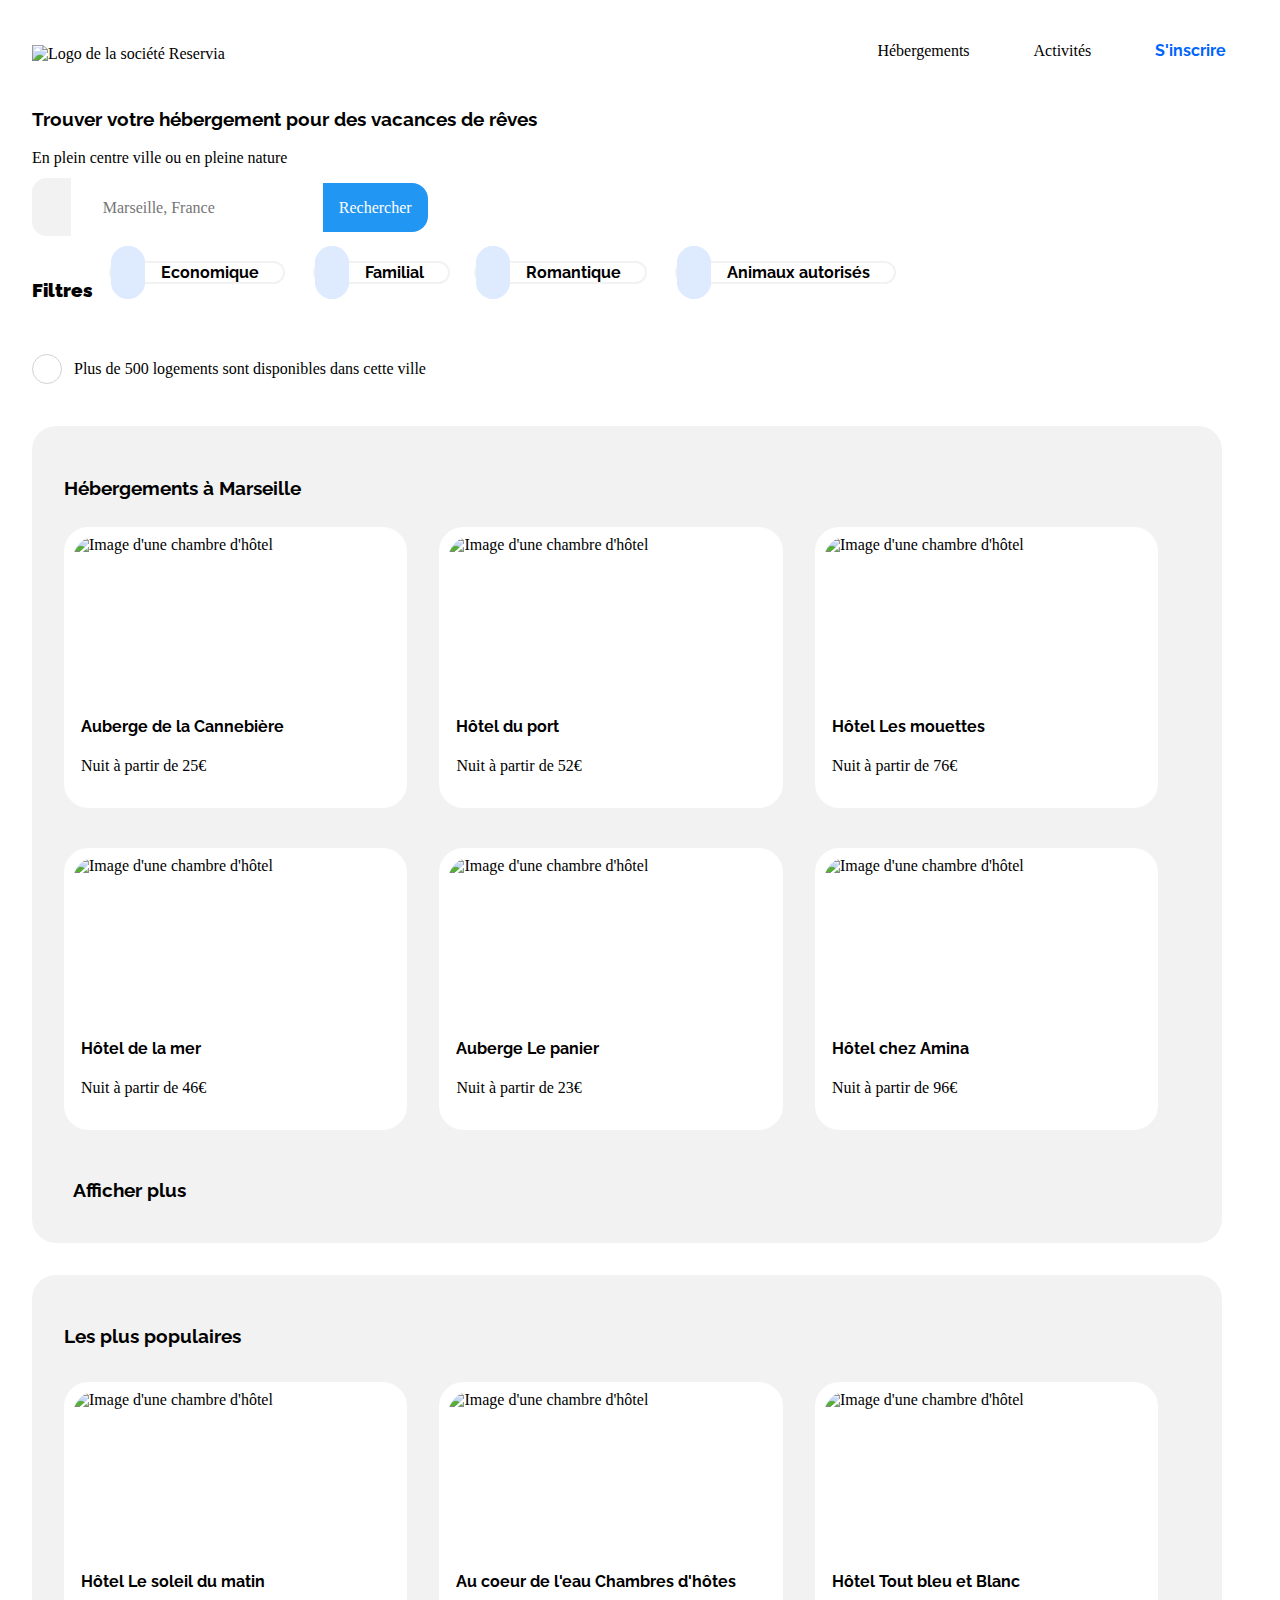
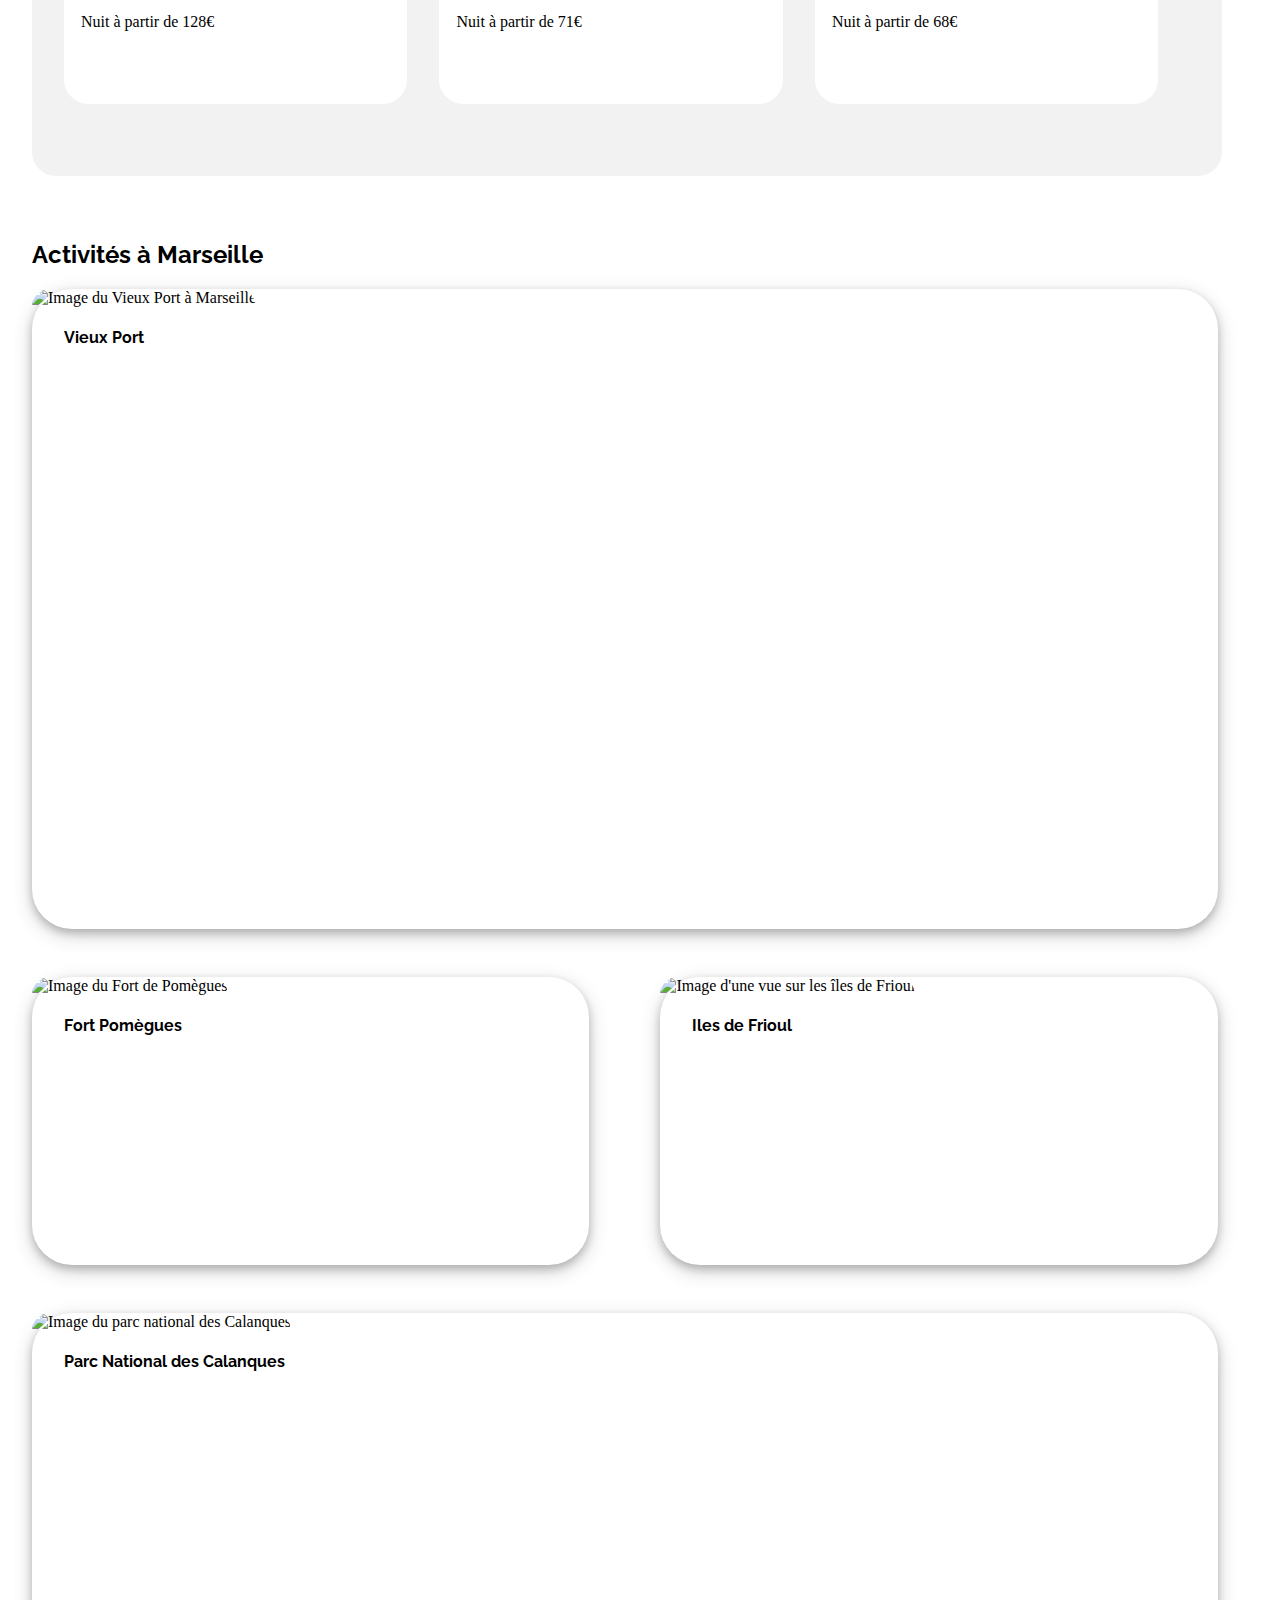
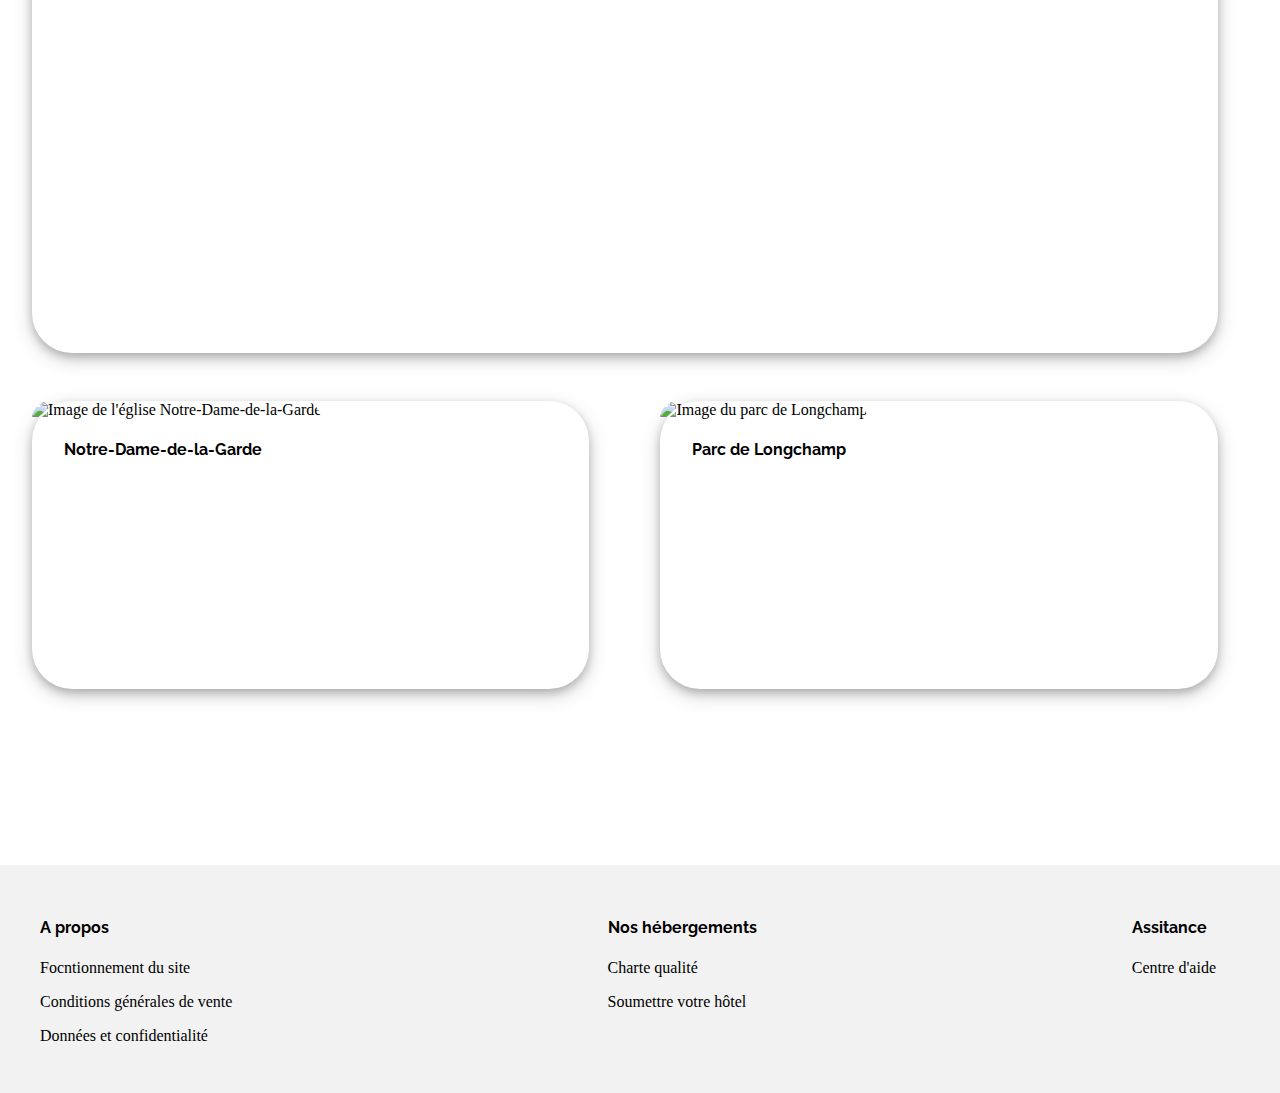
==== commit a4af1961: "Merge pull request #17 from ArthurBQ/bugfix/P1OPCR-32/corriger-les-bugs-firefox" ====
--- a/index.html
+++ b/index.html
@@ -41,7 +41,6 @@
             <h3 id="rsv-searchsection--title">Trouver votre hébergement pour des vacances de rêves</h3>
             <p class="rsv-searchsection--content--paragraph">En plein centre ville ou en pleine nature</p>
             <div class="rsv-search rsv-searchsection--content">
-
                 <label>
                     <i class="fas fa-map-marker-alt rsv-search__icon"></i>
                     <i class="fas fa-map-marker-alt fa-lg rsv-search__mediaicon"></i>
@@ -59,7 +58,7 @@
                     </div>
 
                     <div class="rsv-filter-align--ecoandfam">
-                        <div class="rsv-filter__modal">
+                        <div class="rsv-filter__modal rsv-filter--eco">
                             <i class="fas fa-money-bill-wave rsv-filter__icon"></i>
 
                             <b class="rsv-filter--txt">Economique</b>
@@ -69,13 +68,15 @@
                             <b class="rsv-filter--txt">Familial</b>
                         </div>
                     </div>
-                    <div class="rsv-filter__modal">
-                        <i class="fas fa-heart rsv-filter__icon"></i>
-                        <b class="rsv-filter--txt">Romantique</b>
-                    </div>
-                    <div class="rsv-filter__modal">
-                        <i class="fas fa-dog rsv-filter__icon"></i>
-                        <b class="rsv-filter--txt">Animaux autorisés</b>
+                    <div>
+                        <div class="rsv-filter__modal">
+                            <i class="fas fa-heart rsv-filter__icon"></i>
+                            <b class="rsv-filter--txt">Romantique</b>
+                        </div>
+                        <div class="rsv-filter__modal">
+                            <i class="fas fa-dog rsv-filter__icon"></i>
+                            <b class="rsv-filter--txt">Animaux autorisés</b>
+                        </div>
                     </div>
                 </div>
             </div>
@@ -154,7 +155,7 @@
                         </div>
                     </a>
                     <a class="rsv-lodging--classic-card" href="emptyLink.html">
-                        <img class="rsv-lodging--images" src="images/hebergements/3_medium/nicate-lee-kT-ZyaiwBe0-unsplash.jpg" alt="Image d'une chambre d'hôtel"/>
+                        <img class="rsv-lodging--images rsv-lodging--images__modifier" src="images/hebergements/3_medium/nicate-lee-kT-ZyaiwBe0-unsplash.jpg" alt="Image d'une chambre d'hôtel"/>
                         <div class="rsv-lodging--classic-carcontent">
                             <h4 class="rsv-lodging--classic__description">Auberge Le panier</h4>
                             <p class="rsv-lodging--classic__description">Nuit à partir de 23€</p>
@@ -222,7 +223,7 @@
                         </div>
                     </a>
                     <a class="rsv-popular--card rsv-popular--card__space" href="emptyLink.html">
-                        <img class="rsv-lodging--images__pop"  src="images/hebergements/3_medium/febrian-zakaria-sjvU0THccQA-unsplash.jpg" alt="Image d'une chambre d'hôtel"/>
+                        <img class="rsv-lodging--images__pop rsv-lodging--images__pop-min"  src="images/hebergements/4_small/febrian-zakaria-sjvU0THccQA-unsplash.jpg" alt="Image d'une chambre d'hôtel"/>
                         <div class="rsv-popular--cardcontent">
                             <h4 class="rsv-popular--hotel">Hôtel Tout bleu et Blanc</h4>
                             <p class="rsv-popular--nightprice">Nuit à partir de 68€</p>
@@ -239,7 +240,6 @@
 
             </div>
         </div>
-
 
 
     </article>
--- a/style/style.css
+++ b/style/style.css
@@ -1,66 +1,72 @@
-/*Body style content start here*/
 @font-face
 {
         font-family: Raleway;
         src : local("/style/font/variable/Raleway-VariableFont_wght.ttf");
 }
 
+
+
+/*########## Body style START here ##########*/
+
 *
 {
     font-family: 'Raleway', serif;
 }
+/* Font apply on all the page*/
 
 body
 {
     margin: 0;
 }
-
-#rsv {
+/* Allow to backgrounds to fill all the page*/
+
+#rsv
+{
     padding-top: 0;
     width: 95%;
     margin:auto;
 }
-
-/*Body style content end here*/
-
-/*Header style content start here*/
+/* Allow the content of the page to be centered*/
+
+/*########## Body style END here ##########*/
+
+
+
+/*########## Header style apply START here ##########*/
+
 .rsv-header
 {
     display: flex;
     justify-content: space-between;
     margin: auto auto 1.5em;
-    padding-top: 0;
     width: 95%;
-
-}
+    align-items: center;
+}
+/*Align the logo and the navigation menu*/
 
 .rsv-mediaheader
 {
     display: none;
 }
+/*Appear only in breaking point to change the navigation menu*/
+
+.rsv-header__logo
+{
+    padding-top: 1.5em;
+}
+/*Have to write a padding because the logo need to be align with the nav that need also a padding for his blue top line*/
 
 .rsv-header__link
 {
     text-decoration: none;
     color: black;
+    border-top: 2px solid white;
+    /*Avoid a space gap between static and hover link*/
     margin-right: 2em;
     margin-left: 2em;
     padding-top: 2.5em;
 }
-
-.rsv-header__inscription
-{
-    text-decoration: none;
-    color: #0065FC;
-    margin-right: 2em;
-    margin-left: 2em;
-    padding-top: 2.5em;
-}
-
-.rsv-header__mediainscription
-{
-    display: none;
-}
+/*Withdraw default link style, define the space between the elements and had a padding to create the top blue line*/
 
 .rsv-header__link:hover
 {
@@ -72,32 +78,45 @@
     margin-left: 2em;
     padding-top: 2.5em;
 }
-
-.rsv-header__logo
-{
-    padding-top: 1.5em;
-}
-/*Header style content end here*/
-
-.rsv-search
-{
-    width: fit-content;
-}
-
+/*Allow a top blue line to appear on hover*/
+
+.rsv-header__inscription
+{
+    text-decoration: none;
+    color: #0065FC;
+    margin-right: 2em;
+    margin-left: 2em;
+    padding-top: 2.5em;
+}
+/* Same as link but not change on hover and have a blue color. Is align with the nav links*/
+
+.rsv-header__mediainscription
+{
+    display: none;
+}
+/*Appear only in breaking point to change the navigation menu*/
+
+/*########## Header style content END here ##########*/
+
+
+
+/*########## Search section START here ##########*/
 .rsv-search__icon
 {
     margin-right: 1em;
     border: 1px solid #F2F2F2;
-    padding: 15px;
+    padding: 1.15em;
     background-color: #F2F2F2;
     border-top-left-radius: 15px;
     border-bottom-left-radius: 15px;
 }
+/*Determine the size, the border and the color of the map icon*/
 
 .rsv-search__mediaicon
 {
     display: none;
 }
+/*Appear only in breaking point to change the searchbar*/
 
 .rsv-search__serchbar
 {
@@ -106,6 +125,8 @@
     border: none;
     margin-right: 0;
 }
+/*Define the size of the input and the placeholder. Also, withdraw border*/
+
 .rsv-search__serchbar:focus
 {
     padding: 1em;
@@ -114,6 +135,7 @@
     margin-right: 0;
     outline-width: 0;
 }
+/*Keep the same style on hover*/
 
 .rsv-search__button
 {
@@ -121,52 +143,45 @@
     background: #2196F3;
     color: white;
     font-size: 1em;
-    border: none;
-    cursor: pointer;
     margin-left: 0;
     border-top-right-radius: 1em;
     border-bottom-right-radius: 1em;
 }
+/*Make the div a button*/
 
 .rsv-search__mediabutton
 {
     display: none;
 }
+/*Appear only in breaking point to change the searchbar*/
+
+/*########## Search section END here ##########*/
+
+
+
+/*########## Filter section START here ##########*/
 
 .rsv-filter__list
 {
-    list-style-type: none;
     display: flex;
-    margin-top: 1.5em;
+    margin-top: 1.75em;
     margin-bottom: 1.5em;
 }
+/*Contain all the filter and display them in line*/
 
 .rsv-filter__modal
 {
-    margin-right: 1em;
+    display: inline-block;
+    height: fit-content;
+    width: fit-content;
+    margin-right: 1.5em;
     color:#0065FC;
     border: 2px solid #F2F2F2;
     border-radius: 2em;
-    display: inline-block;
-    height: fit-content;
-    width: fit-content;
-}
-
-.rsv-filter__mediamodal
-{
-    display: none;
-}
-
-#rsv-filter__modal__fam
-{
-    margin-right: 1em;
-    color:#0065FC;
-    border: 2px solid #F2F2F2;
-    border-radius: 2em;
-    display: inline-block;
-    height: fit-content;
-    width: fit-content;
-}
+}
+/* Fit content allow the border to have the exact the same than the icon and inline block avoid family icon to return*/
+
+
 
 .rsv-filter__icon
 {
@@ -639,7 +654,7 @@
 
     .rsv-header__logo
     {
-        width: 25%;
+        width: 7.5em;
         margin-right: 40%;
         margin-left: 5%;
     }
@@ -726,7 +741,7 @@
 
     .rsv-search
     {
-        width: fit-content;
+        width: -moz-fit-content;
         border: 2px solid #F2F2F2;
         padding: 0;
         border-radius: 1em;
@@ -736,6 +751,7 @@
 
     .rsv-searchsection--content
     {
+        width: fit-content;
     }
 
     .rsv-search__icon
@@ -799,6 +815,7 @@
         flex-direction: column;
         margin-top: 1.5em;
         margin-bottom: 1.5em;
+        width: 100%;
     }
 
     .rsv-filter__modal
@@ -810,8 +827,13 @@
         display: flex;
         align-items: center;
         height: fit-content;
-        width: fit-content;
+        width: 50%;
         margin-top: 1em;
+    }
+
+    .rsv-filter--eco
+    {
+        width: 60%;
     }
 
     .rsv-filter-align--ecoandfam
@@ -850,6 +872,7 @@
         margin-left: 1em;
         padding-right: 1em;
         flex-wrap: nowrap;
+        align-self: center;
     }
 
     .rsv-filter--mediaorganiser
@@ -917,7 +940,6 @@
         margin-bottom: 2.5em;
         margin-right: 2em;
         width: 100%;
-        height: fit-content;
         flex-direction: row;
     }
 
@@ -926,6 +948,7 @@
         flex-direction: column;
         justify-content: center;
         margin-left: 1em;
+        flex: 0.6;
     }
 
     .rsv-popular--hotel
@@ -935,12 +958,17 @@
 
     .rsv-lodging--images__pop
     {
-        width: 40%;
+        flex: 0.4;
         height: 10em;
         border-top-left-radius: 1.5em;
         border-bottom-left-radius: 1.5em;
         border-top-right-radius: 0;
         padding: 0.5em;
+    }
+
+    .rsv-lodging--images__pop-min
+    {
+        min-width: 175px;
     }
 
     .rsv-popular--card__space
@@ -1106,4 +1134,4 @@
         text-align: inherit;
         margin-bottom: 0.5em;
     }
-}
+}